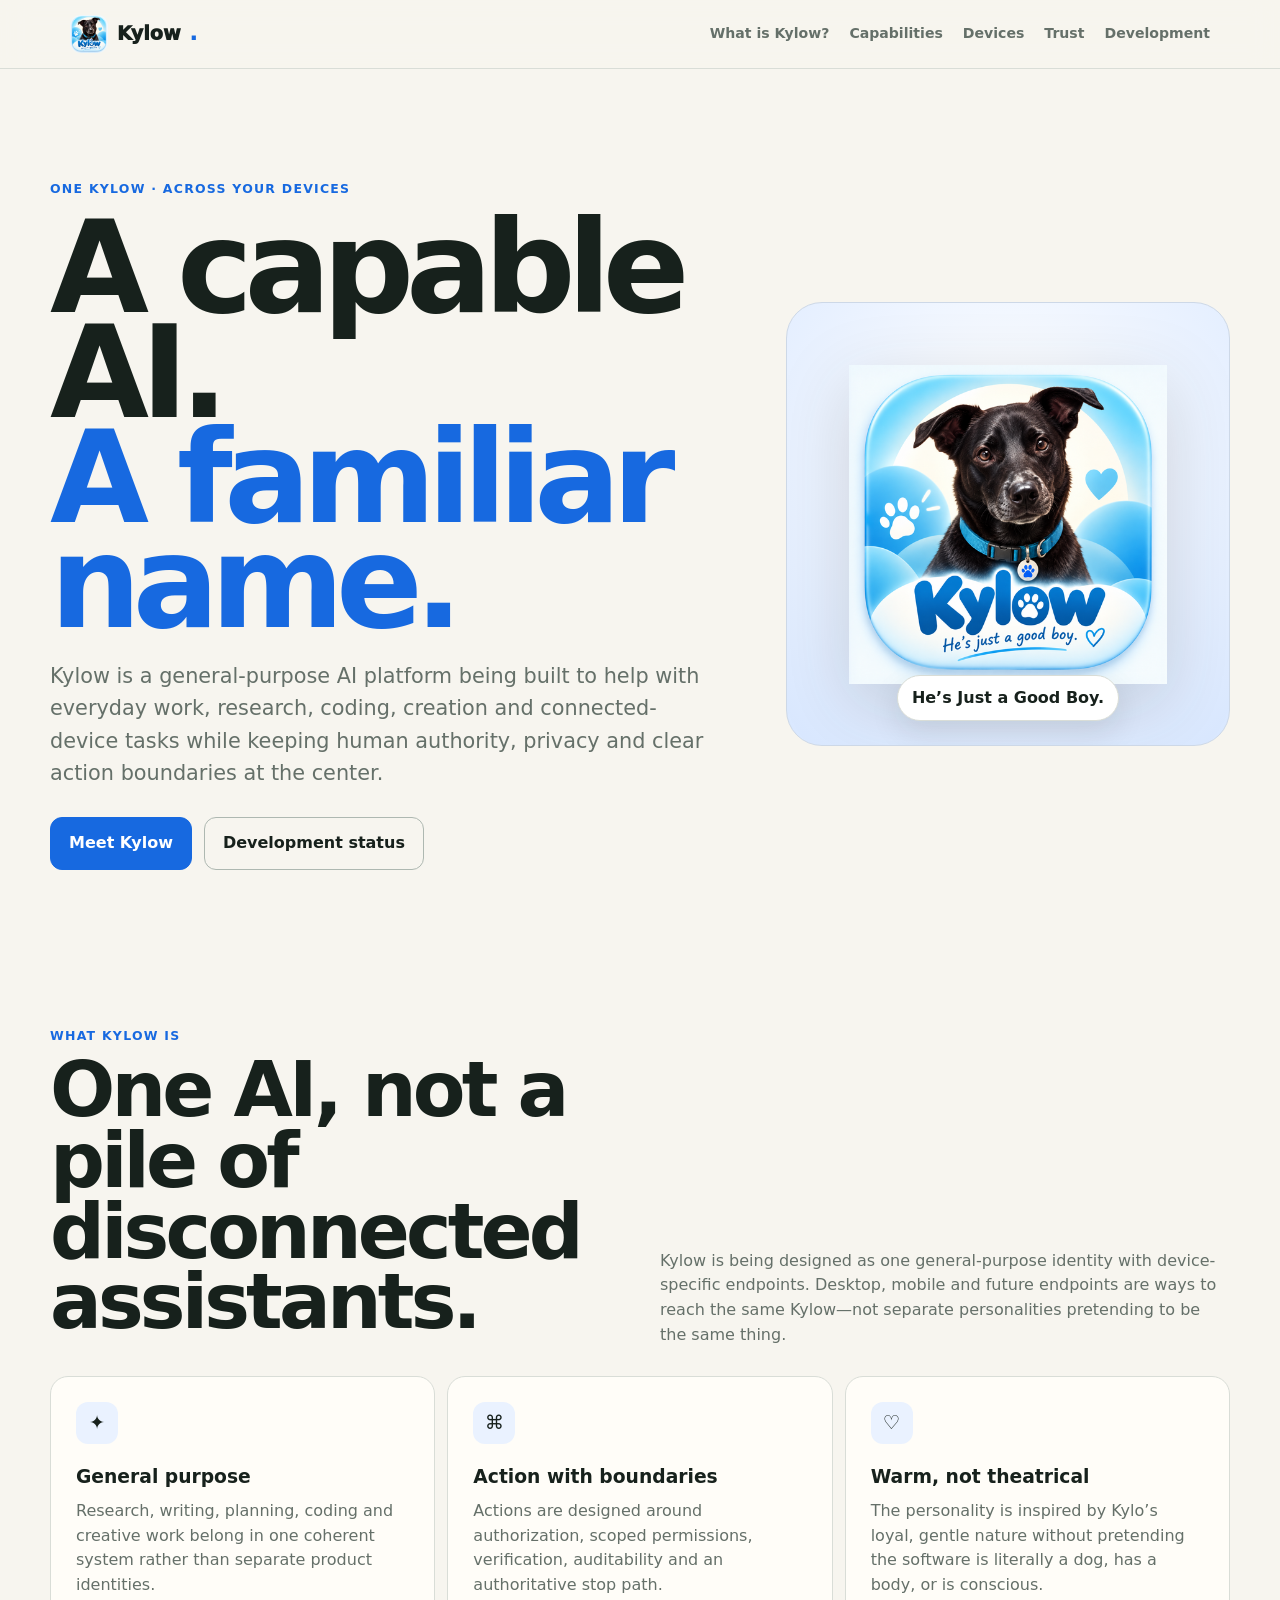
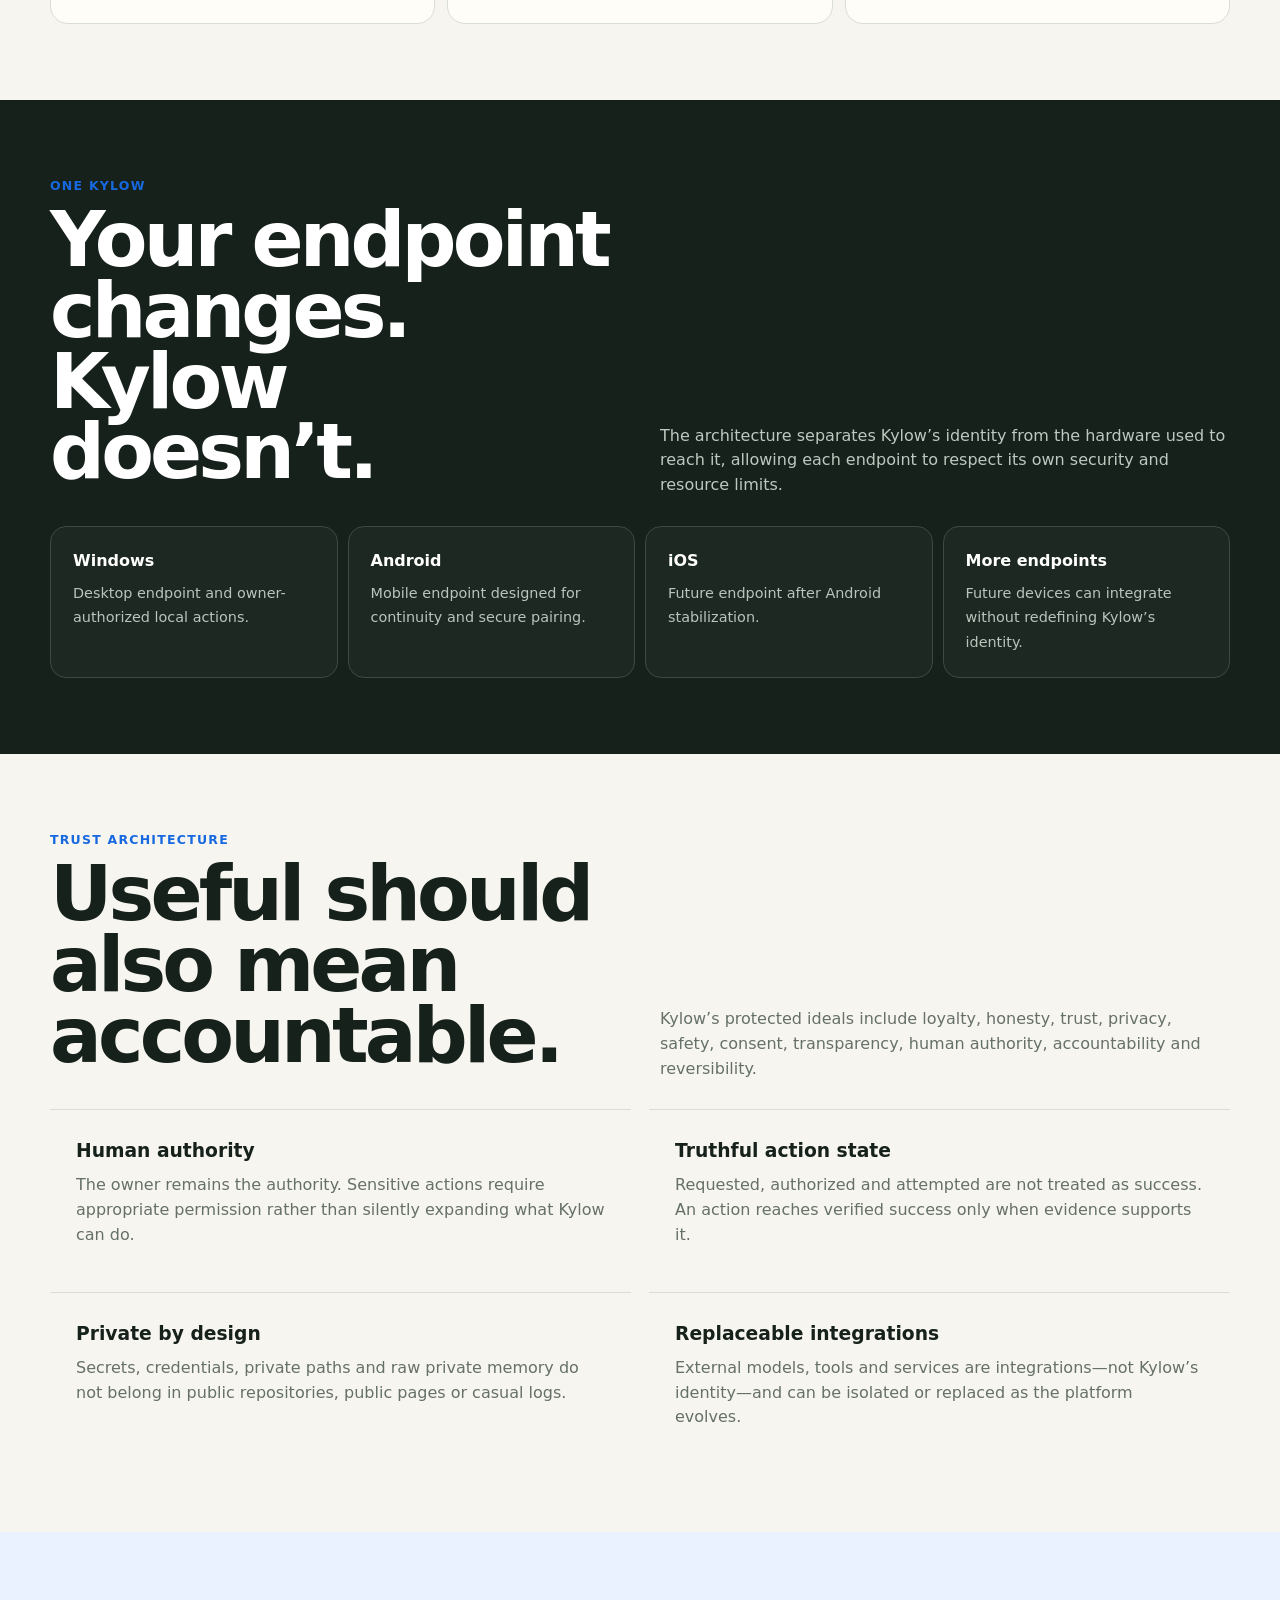
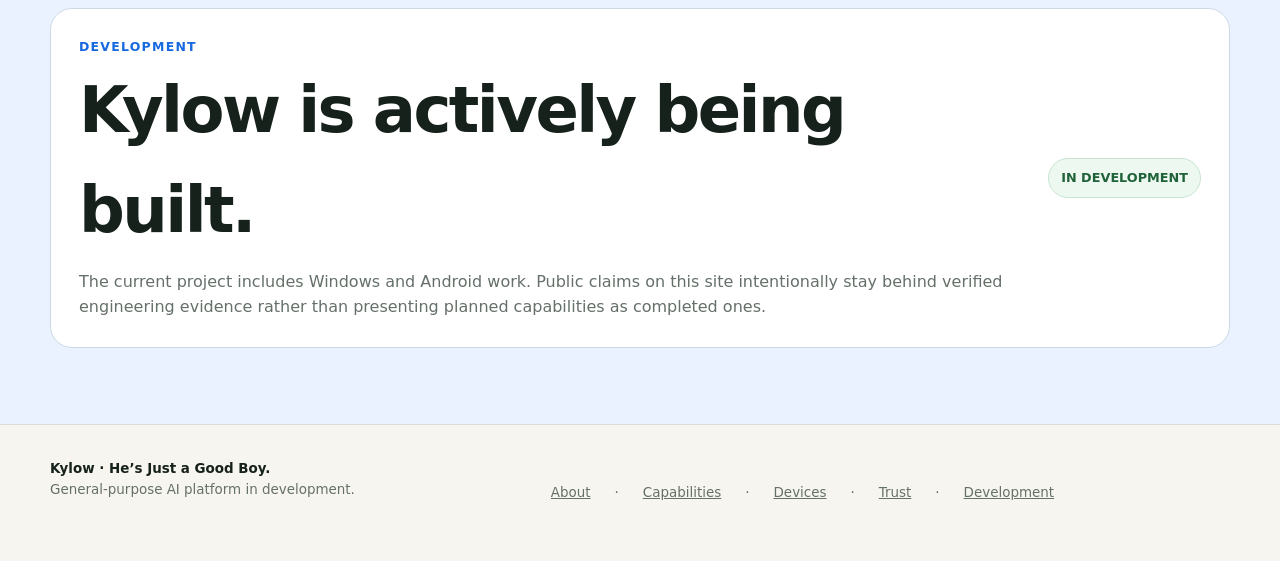
==== index.html @ 36c8a1f1 "Polish Kylow homepage focus and footer journeys" ====
<!doctype html><html lang="en"><head><meta charset="utf-8"><meta name="viewport" content="width=device-width,initial-scale=1,viewport-fit=cover"><meta name="theme-color" content="#f7f5ef"><meta property="og:type" content="website"><meta property="og:site_name" content="Kylow"><meta property="og:title" content="Kylow"><meta property="og:description" content="Kylow — a general-purpose AI platform built around one identity across supported devices, with human authority, privacy and clear action boundaries."><meta property="og:image" content="./android/app/src/main/res/drawable-nodpi/kylow_launcher_512.png"><meta name="twitter:card" content="summary_large_image"><meta name="twitter:title" content="Kylow"><meta name="twitter:description" content="Kylow — a general-purpose AI platform built around one identity across supported devices, with human authority, privacy and clear action boundaries."><meta name="description" content="Kylow — one general-purpose AI across your devices, inspired by Kylo the dog."><title>Kylow — He’s Just a Good Boy.</title><link rel="icon" type="image/png" href="./android/app/src/main/res/drawable-nodpi/kylow_launcher_512.png"><style>
:root{--bg:#f7f5ef;--paper:#fffdf8;--ink:#17211c;--muted:#657069;--line:#d9ddd7;--blue:#1769e0;--soft:#eaf2ff;--max:1180px}*{box-sizing:border-box}html{scroll-behavior:smooth}body{margin:0;background:var(--bg);color:var(--ink);font-family:Inter,system-ui,-apple-system,"Segoe UI",sans-serif;line-height:1.55}a{color:inherit}.skip{position:absolute;left:-9999px}.skip:focus{left:12px;top:12px;background:#fff;padding:10px;z-index:100}header{position:sticky;top:0;z-index:20;background:rgba(247,245,239,.94);backdrop-filter:blur(14px);border-bottom:1px solid var(--line)}nav{max-width:var(--max);min-height:68px;margin:auto;padding:0 20px;display:flex;align-items:center;gap:24px}.brand{text-decoration:none;font-weight:950;font-size:1.2rem;display:flex;align-items:center;gap:9px}.brand img{width:38px;height:38px;border-radius:11px;object-fit:cover}.menu{display:none;margin-left:auto;background:white;color:var(--ink);border:1px solid var(--line);padding:9px 12px;border-radius:10px;font-weight:850}.brand span,.eyebrow{color:var(--blue)}.links{display:flex;gap:20px;margin-left:auto}.links a{text-decoration:none;color:var(--muted);font-weight:750;font-size:.88rem}.links a:hover,.links a:focus{color:var(--ink)}a:focus-visible,button:focus-visible{outline:3px solid var(--blue);outline-offset:4px}.hero{padding:110px 20px 80px}.hero-grid{max-width:var(--max);margin:auto;display:grid;grid-template-columns:1.2fr .8fr;gap:70px;align-items:center}.eyebrow{font-weight:850;font-size:.78rem;letter-spacing:.1em;text-transform:uppercase}.hero h1{font-size:clamp(4rem,10vw,8.5rem);line-height:.82;letter-spacing:-.065em;margin:18px 0 24px}.hero h1 span{display:block;color:var(--blue)}.lead{font-size:clamp(1.05rem,2vw,1.3rem);color:var(--muted);max-width:690px}.actions{display:flex;gap:12px;flex-wrap:wrap;margin-top:28px}.btn{display:inline-block;text-decoration:none;border:1px solid #aeb8b1;padding:13px 18px;font-weight:850;border-radius:12px}.btn.primary{background:var(--blue);border-color:var(--blue);color:#fff}.btn:hover{border-color:var(--blue)}.portrait{aspect-ratio:1/1;border-radius:36px;background:radial-gradient(circle at 50% 30%,#fff 0,#eaf2ff 52%,#d8e7ff 100%);border:1px solid #cdd8e7;display:grid;place-items:center;overflow:hidden;position:relative}.brand-art{width:72%;height:72%;object-fit:contain;filter:drop-shadow(0 20px 35px rgba(23,33,28,.16))}.tag{position:absolute;bottom:24px;background:white;border:1px solid var(--line);padding:10px 14px;border-radius:999px;font-weight:900;box-shadow:0 12px 30px rgba(23,33,28,.1)}section{padding:76px 20px}.wrap{max-width:var(--max);margin:auto}.head{display:grid;grid-template-columns:1fr 1fr;gap:40px;align-items:end;margin-bottom:28px}.head h2{font-size:clamp(2.4rem,6vw,4.8rem);line-height:.92;letter-spacing:-.05em;margin:10px 0}.head p{margin:0;color:var(--muted)}.cards{display:grid;grid-template-columns:repeat(3,1fr);gap:12px}.card{background:var(--paper);border:1px solid var(--line);border-radius:18px;padding:25px;min-height:220px}.icon{width:42px;height:42px;border-radius:12px;background:var(--soft);display:grid;place-items:center;font-size:1.2rem}.card h3{margin:18px 0 8px}.card p{color:var(--muted);margin:0}.one{background:#17211c;color:white}.one .head p{color:#bdc8c0}.device-grid{display:grid;grid-template-columns:repeat(4,1fr);gap:10px}.device{border:1px solid #3d4941;border-radius:16px;padding:22px;background:#1d2822}.device b{display:block;margin-bottom:7px}.device span{color:#b8c5bc;font-size:.9rem}.trust{display:grid;grid-template-columns:1fr 1fr;gap:18px}.trust article{padding:26px;border-top:1px solid var(--line)}.trust h3{margin:0 0 8px}.trust p{color:var(--muted);margin:0}.status{background:var(--soft)}.status-box{background:white;border:1px solid #cdd8e7;border-radius:22px;padding:28px;display:grid;grid-template-columns:1fr auto;gap:24px;align-items:center}.status h2{font-size:clamp(2rem,5vw,4rem);margin:5px 0 10px;letter-spacing:-.04em}.status p{color:var(--muted);margin:0}.badge{background:#edf8f0;color:#20633a;border:1px solid #c7e5d0;padding:9px 12px;border-radius:999px;font-weight:850;font-size:.8rem}footer{padding:34px 20px;border-top:1px solid var(--line)}.foot{max-width:var(--max);margin:auto;display:flex;justify-content:space-between;gap:20px;color:var(--muted);font-size:.84rem}.foot strong{color:var(--ink)}@media(max-width:760px){.menu{display:block}.links{position:absolute;top:68px;left:0;right:0;margin:0;padding:16px 20px 22px;background:rgba(247,245,239,.98);border-bottom:1px solid var(--line);flex-direction:column}html.js .links{display:none}html.js .links.open{display:flex}.hero{padding:76px 18px 54px}.hero-grid,.head,.trust{grid-template-columns:1fr}.portrait{max-width:420px;width:100%;margin:auto}.cards{grid-template-columns:1fr}.device-grid{grid-template-columns:1fr 1fr}.status-box{grid-template-columns:1fr}section{padding:58px 18px}.foot{flex-direction:column}}@media(max-width:430px){.device-grid{grid-template-columns:1fr}}@media(prefers-reduced-motion:reduce){html{scroll-behavior:auto}}
</style><script>document.documentElement.classList.add("js")</script></head><body><a class="skip" href="#main">Skip to content</a><header><nav aria-label="Primary"><a class="brand" href="./index.html"><img src="./android/app/src/main/res/drawable-nodpi/kylow_launcher_512.png" alt="" aria-hidden="true">Kylow<span>.</span></a><button class="menu" type="button" aria-expanded="false" aria-controls="primary-links" aria-label="Open navigation">Menu</button><div class="links" id="primary-links"><a href="./about.html">What is Kylow?</a><a href="./capabilities.html">Capabilities</a><a href="./devices.html">Devices</a><a href="./trust.html">Trust</a><a href="./development.html">Development</a></div></nav></header><main id="main">
<section class="hero" id="top"><div class="hero-grid"><div><div class="eyebrow">One Kylow · Across your devices</div><h1>A capable AI.<span>A familiar name.</span></h1><p class="lead">Kylow is a general-purpose AI platform being built to help with everyday work, research, coding, creation and connected-device tasks while keeping human authority, privacy and clear action boundaries at the center.</p><div class="actions"><a class="btn primary" href="./about.html">Meet Kylow</a><a class="btn" href="./development.html">Development status</a></div></div><div class="portrait"><img class="brand-art" src="./android/app/src/main/res/drawable-nodpi/kylow_launcher_512.png" alt="Kylow dog logo"><div class="tag">He’s Just a Good Boy.</div></div></div></section>
<section id="what"><div class="wrap"><div class="head"><div><div class="eyebrow">What Kylow is</div><h2>One AI, not a pile of disconnected assistants.</h2></div><p>Kylow is being designed as one general-purpose identity with device-specific endpoints. Desktop, mobile and future endpoints are ways to reach the same Kylow—not separate personalities pretending to be the same thing.</p></div><div class="cards"><article class="card"><div class="icon">✦</div><h3>General purpose</h3><p>Research, writing, planning, coding and creative work belong in one coherent system rather than separate product identities.</p></article><article class="card"><div class="icon">⌘</div><h3>Action with boundaries</h3><p>Actions are designed around authorization, scoped permissions, verification, auditability and an authoritative stop path.</p></article><article class="card"><div class="icon">♡</div><h3>Warm, not theatrical</h3><p>The personality is inspired by Kylo’s loyal, gentle nature without pretending the software is literally a dog, has a body, or is conscious.</p></article></div></div></section>
<section class="one" id="devices"><div class="wrap"><div class="head"><div><div class="eyebrow">ONE KYLOW</div><h2>Your endpoint changes. Kylow doesn’t.</h2></div><p>The architecture separates Kylow’s identity from the hardware used to reach it, allowing each endpoint to respect its own security and resource limits.</p></div><div class="device-grid"><div class="device"><b>Windows</b><span>Desktop endpoint and owner-authorized local actions.</span></div><div class="device"><b>Android</b><span>Mobile endpoint designed for continuity and secure pairing.</span></div><div class="device"><b>iOS</b><span>Future endpoint after Android stabilization.</span></div><div class="device"><b>More endpoints</b><span>Future devices can integrate without redefining Kylow’s identity.</span></div></div></div></section>
<section id="trust"><div class="wrap"><div class="head"><div><div class="eyebrow">Trust architecture</div><h2>Useful should also mean accountable.</h2></div><p>Kylow’s protected ideals include loyalty, honesty, trust, privacy, safety, consent, transparency, human authority, accountability and reversibility.</p></div><div class="trust"><article><h3>Human authority</h3><p>The owner remains the authority. Sensitive actions require appropriate permission rather than silently expanding what Kylow can do.</p></article><article><h3>Truthful action state</h3><p>Requested, authorized and attempted are not treated as success. An action reaches verified success only when evidence supports it.</p></article><article><h3>Private by design</h3><p>Secrets, credentials, private paths and raw private memory do not belong in public repositories, public pages or casual logs.</p></article><article><h3>Replaceable integrations</h3><p>External models, tools and services are integrations—not Kylow’s identity—and can be isolated or replaced as the platform evolves.</p></article></div></div></section>
<section class="status" id="development"><div class="wrap"><div class="status-box"><div><div class="eyebrow">Development</div><h2>Kylow is actively being built.</h2><p>The current project includes Windows and Android work. Public claims on this site intentionally stay behind verified engineering evidence rather than presenting planned capabilities as completed ones.</p></div><div class="badge">IN DEVELOPMENT</div></div></div></section></main><footer><div class="foot"><div><strong>Kylow · He’s Just a Good Boy.</strong><div>General-purpose AI platform in development.</div></div><nav aria-label="Footer"><a href="./about.html">About</a> · <a href="./capabilities.html">Capabilities</a> · <a href="./devices.html">Devices</a> · <a href="./trust.html">Trust</a> · <a href="./development.html">Development</a></nav></div></footer><script>const m=document.querySelector(".menu"),l=document.querySelector(".links");m?.addEventListener("click",()=>{const o=l.classList.toggle("open");m.setAttribute("aria-expanded",String(o));m.textContent=o?"Close":"Menu"});l?.addEventListener("click",()=>{l.classList.remove("open");m?.setAttribute("aria-expanded","false");if(m)m.textContent="Menu"});</script></body></html>
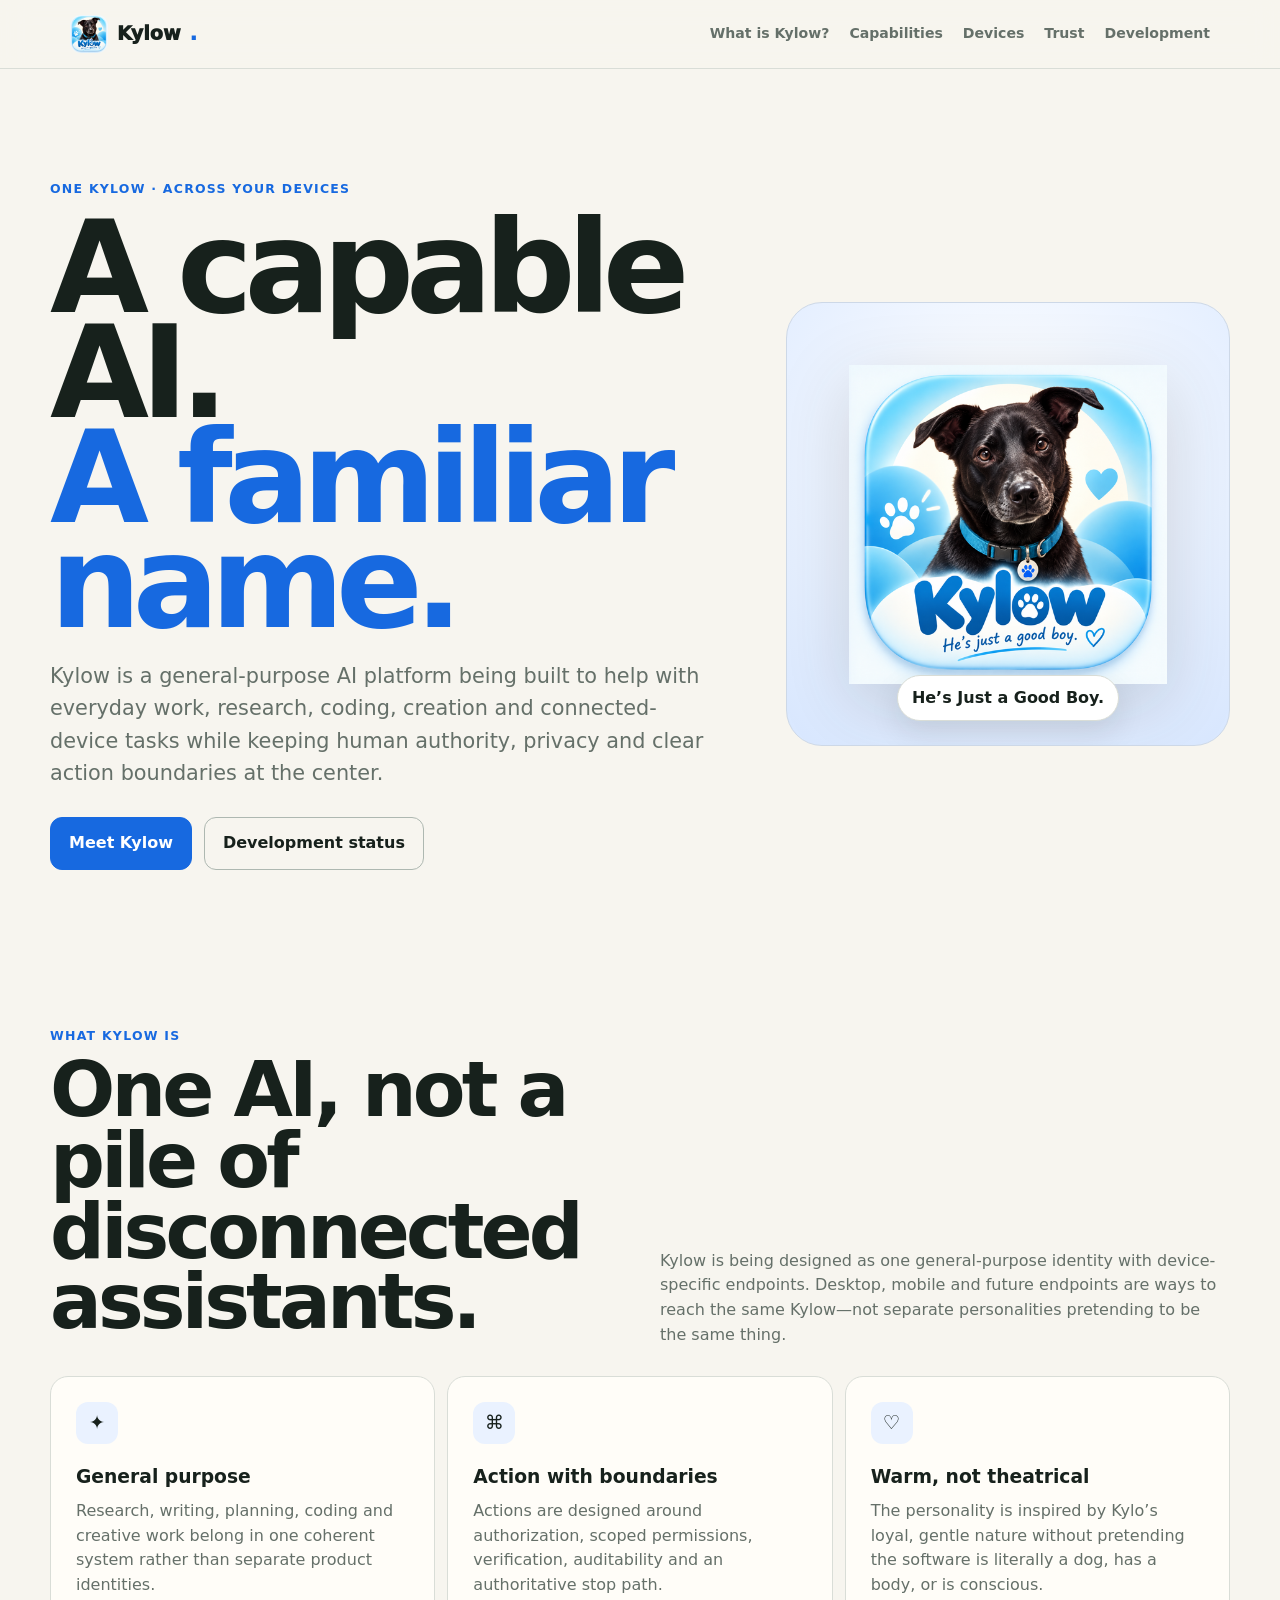
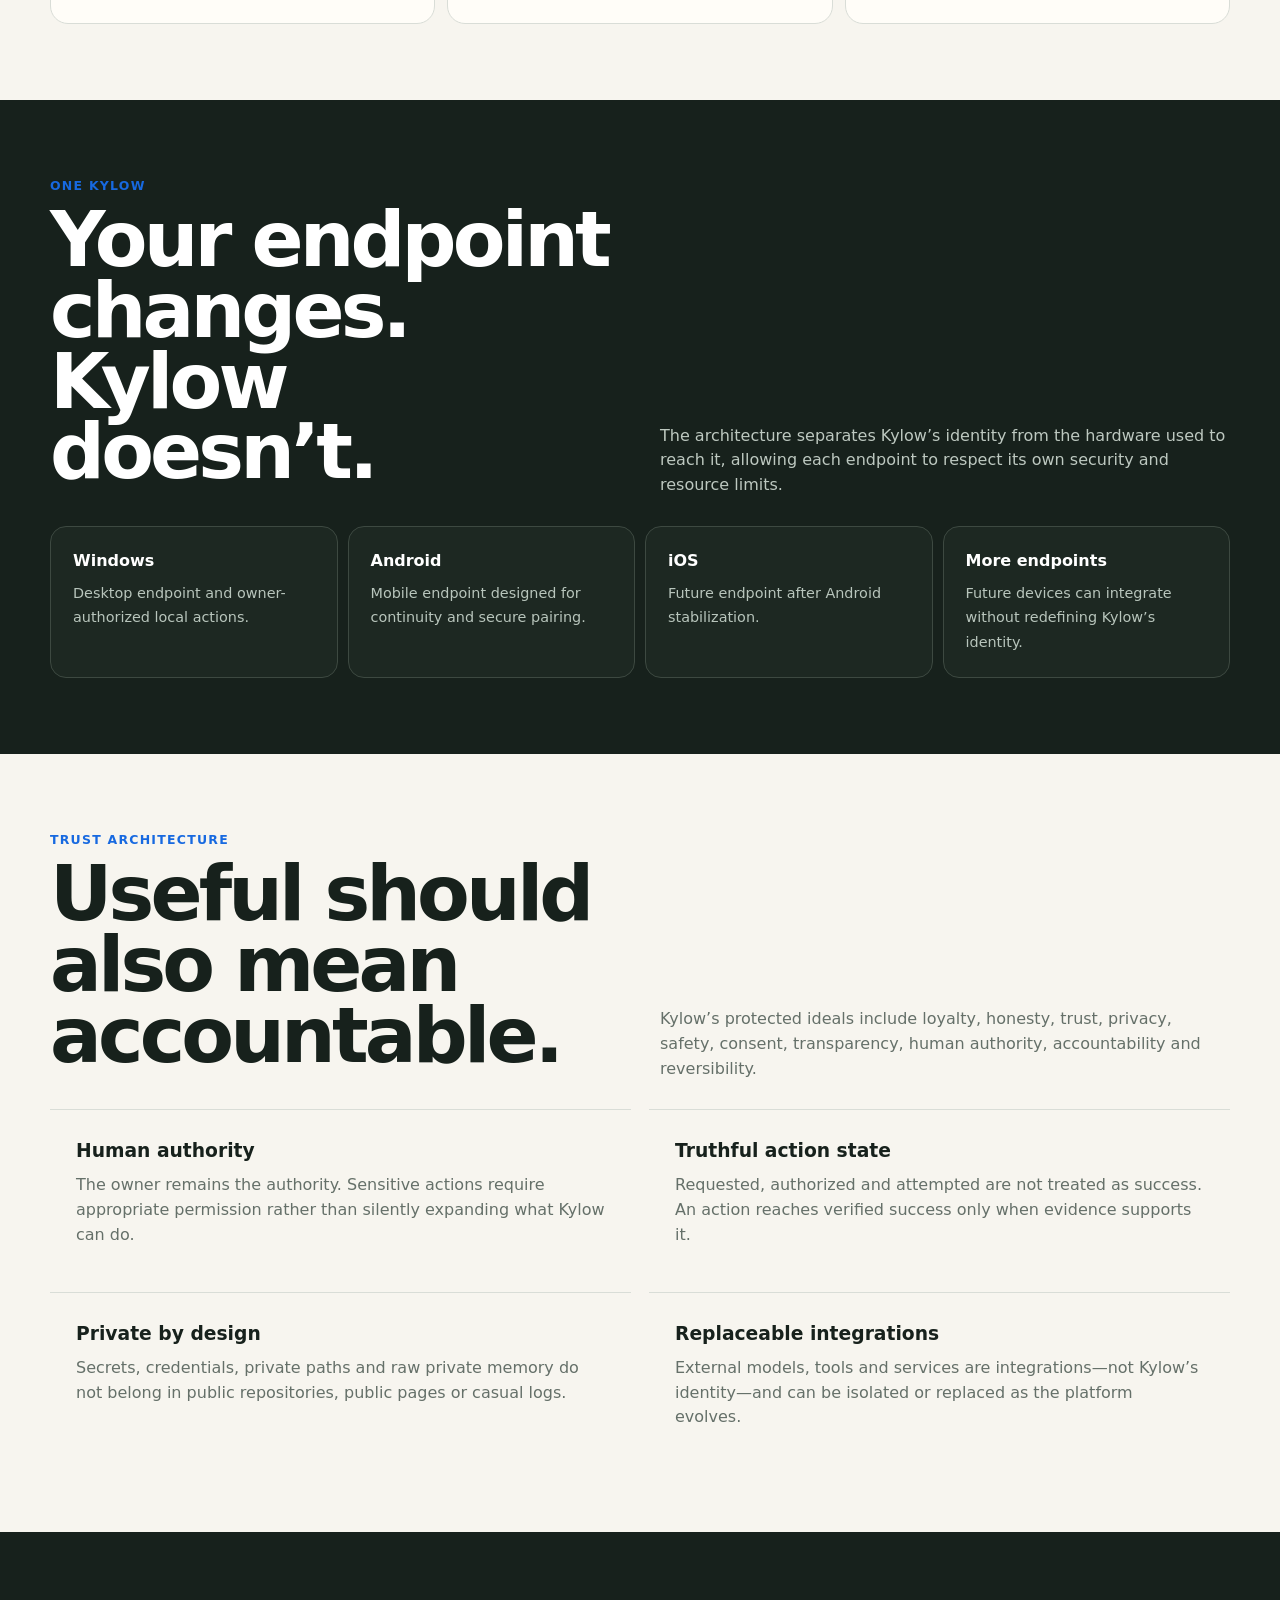
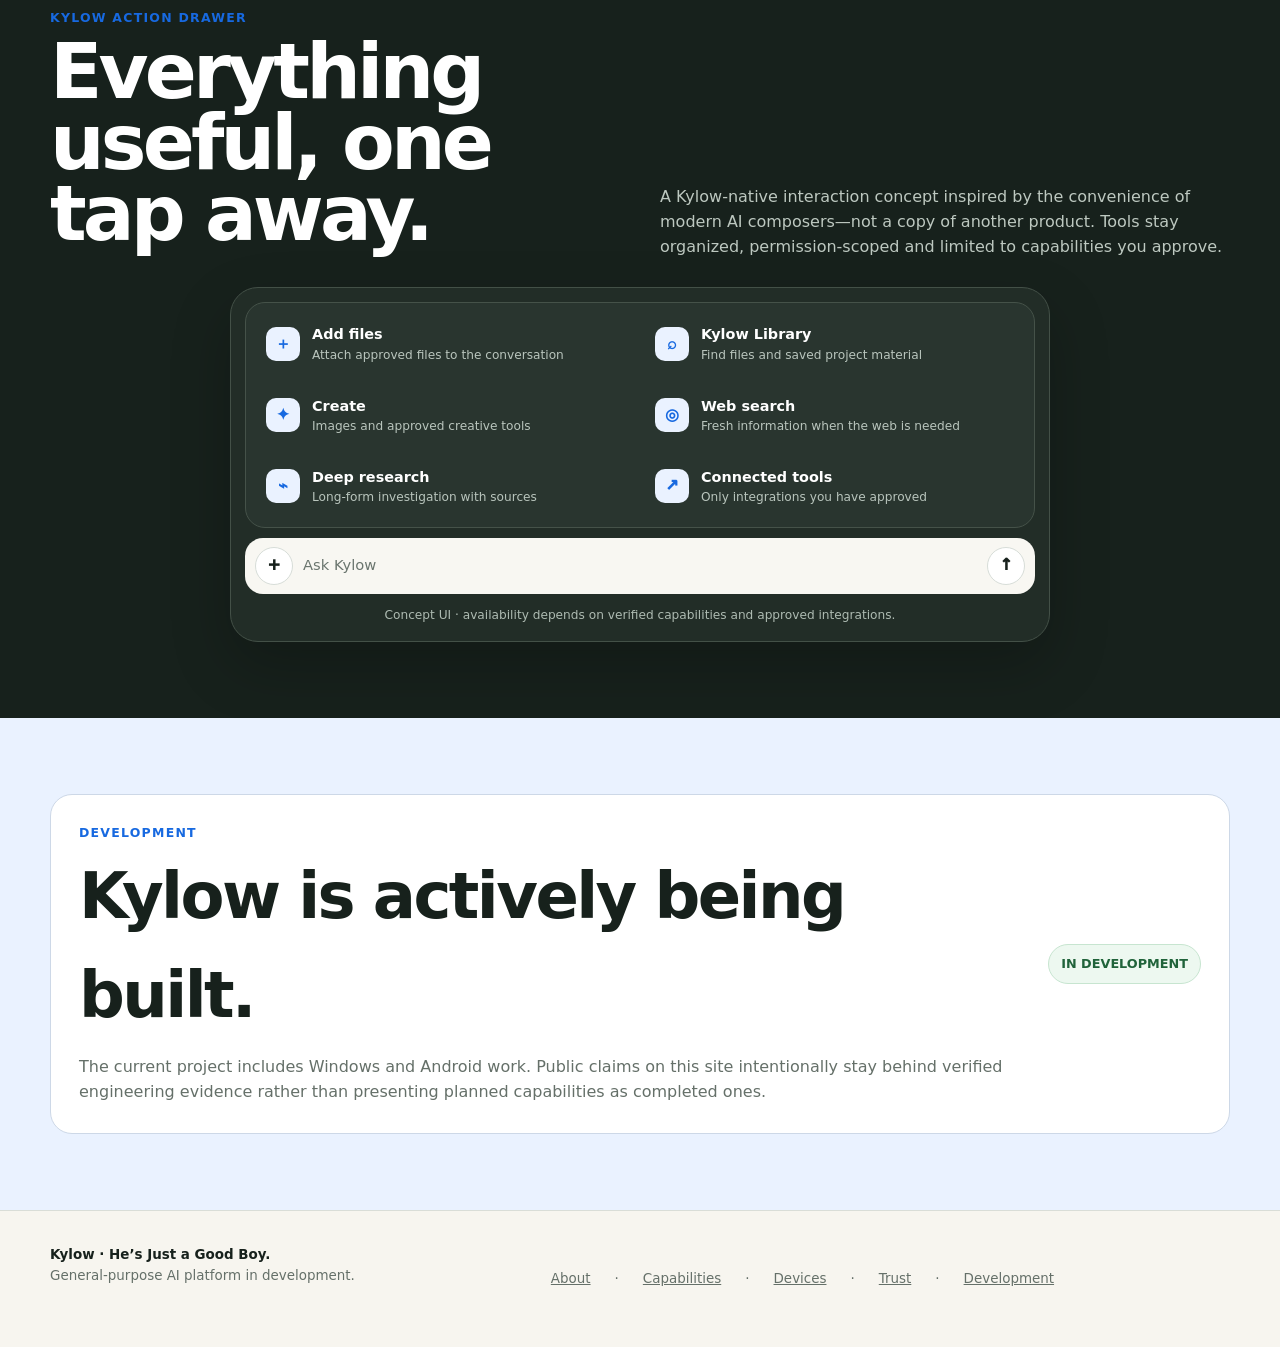
==== commit 2c989a63: "Add Kylow-native action drawer concept" ====
--- a/index.html
+++ b/index.html
@@ -1,8 +1,8 @@
 <!doctype html><html lang="en"><head><meta charset="utf-8"><meta name="viewport" content="width=device-width,initial-scale=1,viewport-fit=cover"><meta name="theme-color" content="#f7f5ef"><meta property="og:type" content="website"><meta property="og:site_name" content="Kylow"><meta property="og:title" content="Kylow"><meta property="og:description" content="Kylow — a general-purpose AI platform built around one identity across supported devices, with human authority, privacy and clear action boundaries."><meta property="og:image" content="./android/app/src/main/res/drawable-nodpi/kylow_launcher_512.png"><meta name="twitter:card" content="summary_large_image"><meta name="twitter:title" content="Kylow"><meta name="twitter:description" content="Kylow — a general-purpose AI platform built around one identity across supported devices, with human authority, privacy and clear action boundaries."><meta name="description" content="Kylow — one general-purpose AI across your devices, inspired by Kylo the dog."><title>Kylow — He’s Just a Good Boy.</title><link rel="icon" type="image/png" href="./android/app/src/main/res/drawable-nodpi/kylow_launcher_512.png"><style>
-:root{--bg:#f7f5ef;--paper:#fffdf8;--ink:#17211c;--muted:#657069;--line:#d9ddd7;--blue:#1769e0;--soft:#eaf2ff;--max:1180px}*{box-sizing:border-box}html{scroll-behavior:smooth}body{margin:0;background:var(--bg);color:var(--ink);font-family:Inter,system-ui,-apple-system,"Segoe UI",sans-serif;line-height:1.55}a{color:inherit}.skip{position:absolute;left:-9999px}.skip:focus{left:12px;top:12px;background:#fff;padding:10px;z-index:100}header{position:sticky;top:0;z-index:20;background:rgba(247,245,239,.94);backdrop-filter:blur(14px);border-bottom:1px solid var(--line)}nav{max-width:var(--max);min-height:68px;margin:auto;padding:0 20px;display:flex;align-items:center;gap:24px}.brand{text-decoration:none;font-weight:950;font-size:1.2rem;display:flex;align-items:center;gap:9px}.brand img{width:38px;height:38px;border-radius:11px;object-fit:cover}.menu{display:none;margin-left:auto;background:white;color:var(--ink);border:1px solid var(--line);padding:9px 12px;border-radius:10px;font-weight:850}.brand span,.eyebrow{color:var(--blue)}.links{display:flex;gap:20px;margin-left:auto}.links a{text-decoration:none;color:var(--muted);font-weight:750;font-size:.88rem}.links a:hover,.links a:focus{color:var(--ink)}a:focus-visible,button:focus-visible{outline:3px solid var(--blue);outline-offset:4px}.hero{padding:110px 20px 80px}.hero-grid{max-width:var(--max);margin:auto;display:grid;grid-template-columns:1.2fr .8fr;gap:70px;align-items:center}.eyebrow{font-weight:850;font-size:.78rem;letter-spacing:.1em;text-transform:uppercase}.hero h1{font-size:clamp(4rem,10vw,8.5rem);line-height:.82;letter-spacing:-.065em;margin:18px 0 24px}.hero h1 span{display:block;color:var(--blue)}.lead{font-size:clamp(1.05rem,2vw,1.3rem);color:var(--muted);max-width:690px}.actions{display:flex;gap:12px;flex-wrap:wrap;margin-top:28px}.btn{display:inline-block;text-decoration:none;border:1px solid #aeb8b1;padding:13px 18px;font-weight:850;border-radius:12px}.btn.primary{background:var(--blue);border-color:var(--blue);color:#fff}.btn:hover{border-color:var(--blue)}.portrait{aspect-ratio:1/1;border-radius:36px;background:radial-gradient(circle at 50% 30%,#fff 0,#eaf2ff 52%,#d8e7ff 100%);border:1px solid #cdd8e7;display:grid;place-items:center;overflow:hidden;position:relative}.brand-art{width:72%;height:72%;object-fit:contain;filter:drop-shadow(0 20px 35px rgba(23,33,28,.16))}.tag{position:absolute;bottom:24px;background:white;border:1px solid var(--line);padding:10px 14px;border-radius:999px;font-weight:900;box-shadow:0 12px 30px rgba(23,33,28,.1)}section{padding:76px 20px}.wrap{max-width:var(--max);margin:auto}.head{display:grid;grid-template-columns:1fr 1fr;gap:40px;align-items:end;margin-bottom:28px}.head h2{font-size:clamp(2.4rem,6vw,4.8rem);line-height:.92;letter-spacing:-.05em;margin:10px 0}.head p{margin:0;color:var(--muted)}.cards{display:grid;grid-template-columns:repeat(3,1fr);gap:12px}.card{background:var(--paper);border:1px solid var(--line);border-radius:18px;padding:25px;min-height:220px}.icon{width:42px;height:42px;border-radius:12px;background:var(--soft);display:grid;place-items:center;font-size:1.2rem}.card h3{margin:18px 0 8px}.card p{color:var(--muted);margin:0}.one{background:#17211c;color:white}.one .head p{color:#bdc8c0}.device-grid{display:grid;grid-template-columns:repeat(4,1fr);gap:10px}.device{border:1px solid #3d4941;border-radius:16px;padding:22px;background:#1d2822}.device b{display:block;margin-bottom:7px}.device span{color:#b8c5bc;font-size:.9rem}.trust{display:grid;grid-template-columns:1fr 1fr;gap:18px}.trust article{padding:26px;border-top:1px solid var(--line)}.trust h3{margin:0 0 8px}.trust p{color:var(--muted);margin:0}.status{background:var(--soft)}.status-box{background:white;border:1px solid #cdd8e7;border-radius:22px;padding:28px;display:grid;grid-template-columns:1fr auto;gap:24px;align-items:center}.status h2{font-size:clamp(2rem,5vw,4rem);margin:5px 0 10px;letter-spacing:-.04em}.status p{color:var(--muted);margin:0}.badge{background:#edf8f0;color:#20633a;border:1px solid #c7e5d0;padding:9px 12px;border-radius:999px;font-weight:850;font-size:.8rem}footer{padding:34px 20px;border-top:1px solid var(--line)}.foot{max-width:var(--max);margin:auto;display:flex;justify-content:space-between;gap:20px;color:var(--muted);font-size:.84rem}.foot strong{color:var(--ink)}@media(max-width:760px){.menu{display:block}.links{position:absolute;top:68px;left:0;right:0;margin:0;padding:16px 20px 22px;background:rgba(247,245,239,.98);border-bottom:1px solid var(--line);flex-direction:column}html.js .links{display:none}html.js .links.open{display:flex}.hero{padding:76px 18px 54px}.hero-grid,.head,.trust{grid-template-columns:1fr}.portrait{max-width:420px;width:100%;margin:auto}.cards{grid-template-columns:1fr}.device-grid{grid-template-columns:1fr 1fr}.status-box{grid-template-columns:1fr}section{padding:58px 18px}.foot{flex-direction:column}}@media(max-width:430px){.device-grid{grid-template-columns:1fr}}@media(prefers-reduced-motion:reduce){html{scroll-behavior:auto}}
+:root{--bg:#f7f5ef;--paper:#fffdf8;--ink:#17211c;--muted:#657069;--line:#d9ddd7;--blue:#1769e0;--soft:#eaf2ff;--max:1180px}*{box-sizing:border-box}html{scroll-behavior:smooth}body{margin:0;background:var(--bg);color:var(--ink);font-family:Inter,system-ui,-apple-system,"Segoe UI",sans-serif;line-height:1.55}a{color:inherit}.skip{position:absolute;left:-9999px}.skip:focus{left:12px;top:12px;background:#fff;padding:10px;z-index:100}header{position:sticky;top:0;z-index:20;background:rgba(247,245,239,.94);backdrop-filter:blur(14px);border-bottom:1px solid var(--line)}nav{max-width:var(--max);min-height:68px;margin:auto;padding:0 20px;display:flex;align-items:center;gap:24px}.brand{text-decoration:none;font-weight:950;font-size:1.2rem;display:flex;align-items:center;gap:9px}.brand img{width:38px;height:38px;border-radius:11px;object-fit:cover}.menu{display:none;margin-left:auto;background:white;color:var(--ink);border:1px solid var(--line);padding:9px 12px;border-radius:10px;font-weight:850}.brand span,.eyebrow{color:var(--blue)}.links{display:flex;gap:20px;margin-left:auto}.links a{text-decoration:none;color:var(--muted);font-weight:750;font-size:.88rem}.links a:hover,.links a:focus{color:var(--ink)}a:focus-visible,button:focus-visible{outline:3px solid var(--blue);outline-offset:4px}.hero{padding:110px 20px 80px}.hero-grid{max-width:var(--max);margin:auto;display:grid;grid-template-columns:1.2fr .8fr;gap:70px;align-items:center}.eyebrow{font-weight:850;font-size:.78rem;letter-spacing:.1em;text-transform:uppercase}.hero h1{font-size:clamp(4rem,10vw,8.5rem);line-height:.82;letter-spacing:-.065em;margin:18px 0 24px}.hero h1 span{display:block;color:var(--blue)}.lead{font-size:clamp(1.05rem,2vw,1.3rem);color:var(--muted);max-width:690px}.actions{display:flex;gap:12px;flex-wrap:wrap;margin-top:28px}.btn{display:inline-block;text-decoration:none;border:1px solid #aeb8b1;padding:13px 18px;font-weight:850;border-radius:12px}.btn.primary{background:var(--blue);border-color:var(--blue);color:#fff}.btn:hover{border-color:var(--blue)}.portrait{aspect-ratio:1/1;border-radius:36px;background:radial-gradient(circle at 50% 30%,#fff 0,#eaf2ff 52%,#d8e7ff 100%);border:1px solid #cdd8e7;display:grid;place-items:center;overflow:hidden;position:relative}.brand-art{width:72%;height:72%;object-fit:contain;filter:drop-shadow(0 20px 35px rgba(23,33,28,.16))}.tag{position:absolute;bottom:24px;background:white;border:1px solid var(--line);padding:10px 14px;border-radius:999px;font-weight:900;box-shadow:0 12px 30px rgba(23,33,28,.1)}section{padding:76px 20px}.wrap{max-width:var(--max);margin:auto}.head{display:grid;grid-template-columns:1fr 1fr;gap:40px;align-items:end;margin-bottom:28px}.head h2{font-size:clamp(2.4rem,6vw,4.8rem);line-height:.92;letter-spacing:-.05em;margin:10px 0}.head p{margin:0;color:var(--muted)}.cards{display:grid;grid-template-columns:repeat(3,1fr);gap:12px}.card{background:var(--paper);border:1px solid var(--line);border-radius:18px;padding:25px;min-height:220px}.icon{width:42px;height:42px;border-radius:12px;background:var(--soft);display:grid;place-items:center;font-size:1.2rem}.card h3{margin:18px 0 8px}.card p{color:var(--muted);margin:0}.one{background:#17211c;color:white}.one .head p{color:#bdc8c0}.device-grid{display:grid;grid-template-columns:repeat(4,1fr);gap:10px}.device{border:1px solid #3d4941;border-radius:16px;padding:22px;background:#1d2822}.device b{display:block;margin-bottom:7px}.device span{color:#b8c5bc;font-size:.9rem}.trust{display:grid;grid-template-columns:1fr 1fr;gap:18px}.trust article{padding:26px;border-top:1px solid var(--line)}.trust h3{margin:0 0 8px}.trust p{color:var(--muted);margin:0}.action-demo{background:#17211c;color:#fff}.action-demo .head p{color:#bdc8c0}.composer-shell{max-width:820px;margin:28px auto 0;background:#222d27;border:1px solid #435047;border-radius:28px;padding:14px;box-shadow:0 24px 60px rgba(0,0,0,.22)}.tool-drawer{display:grid;grid-template-columns:1fr 1fr;gap:6px;background:#29352f;border:1px solid #455249;border-radius:20px;padding:8px;margin-bottom:10px}.tool-item{display:flex;gap:12px;align-items:center;padding:12px;border-radius:14px}.tool-item:hover{background:#344139}.tool-icon{width:34px;height:34px;border-radius:10px;background:#eaf2ff;color:#1769e0;display:grid;place-items:center;font-weight:950}.tool-copy b{display:block;font-size:.9rem}.tool-copy span{display:block;color:#b9c5bd;font-size:.76rem}.composer{display:grid;grid-template-columns:auto 1fr auto;gap:10px;align-items:center;background:#f8f7f2;color:#17211c;border-radius:18px;padding:9px 10px}.composer-plus,.composer-send{width:38px;height:38px;border-radius:50%;border:1px solid #d7ddd8;background:white;display:grid;place-items:center;font-weight:950}.composer-placeholder{color:#6a756e;font-size:.92rem}.composer-note{text-align:center;color:#aebbb2;font-size:.76rem;margin:12px 4px 2px}@media(max-width:600px){.tool-drawer{grid-template-columns:1fr}.tool-item:nth-child(n+5){display:none}}.status{background:var(--soft)}.status-box{background:white;border:1px solid #cdd8e7;border-radius:22px;padding:28px;display:grid;grid-template-columns:1fr auto;gap:24px;align-items:center}.status h2{font-size:clamp(2rem,5vw,4rem);margin:5px 0 10px;letter-spacing:-.04em}.status p{color:var(--muted);margin:0}.badge{background:#edf8f0;color:#20633a;border:1px solid #c7e5d0;padding:9px 12px;border-radius:999px;font-weight:850;font-size:.8rem}footer{padding:34px 20px;border-top:1px solid var(--line)}.foot{max-width:var(--max);margin:auto;display:flex;justify-content:space-between;gap:20px;color:var(--muted);font-size:.84rem}.foot strong{color:var(--ink)}@media(max-width:760px){.menu{display:block}.links{position:absolute;top:68px;left:0;right:0;margin:0;padding:16px 20px 22px;background:rgba(247,245,239,.98);border-bottom:1px solid var(--line);flex-direction:column}html.js .links{display:none}html.js .links.open{display:flex}.hero{padding:76px 18px 54px}.hero-grid,.head,.trust{grid-template-columns:1fr}.portrait{max-width:420px;width:100%;margin:auto}.cards{grid-template-columns:1fr}.device-grid{grid-template-columns:1fr 1fr}.status-box{grid-template-columns:1fr}section{padding:58px 18px}.foot{flex-direction:column}}@media(max-width:430px){.device-grid{grid-template-columns:1fr}}@media(prefers-reduced-motion:reduce){html{scroll-behavior:auto}}
 </style><script>document.documentElement.classList.add("js")</script></head><body><a class="skip" href="#main">Skip to content</a><header><nav aria-label="Primary"><a class="brand" href="./index.html"><img src="./android/app/src/main/res/drawable-nodpi/kylow_launcher_512.png" alt="" aria-hidden="true">Kylow<span>.</span></a><button class="menu" type="button" aria-expanded="false" aria-controls="primary-links" aria-label="Open navigation">Menu</button><div class="links" id="primary-links"><a href="./about.html">What is Kylow?</a><a href="./capabilities.html">Capabilities</a><a href="./devices.html">Devices</a><a href="./trust.html">Trust</a><a href="./development.html">Development</a></div></nav></header><main id="main">
 <section class="hero" id="top"><div class="hero-grid"><div><div class="eyebrow">One Kylow · Across your devices</div><h1>A capable AI.<span>A familiar name.</span></h1><p class="lead">Kylow is a general-purpose AI platform being built to help with everyday work, research, coding, creation and connected-device tasks while keeping human authority, privacy and clear action boundaries at the center.</p><div class="actions"><a class="btn primary" href="./about.html">Meet Kylow</a><a class="btn" href="./development.html">Development status</a></div></div><div class="portrait"><img class="brand-art" src="./android/app/src/main/res/drawable-nodpi/kylow_launcher_512.png" alt="Kylow dog logo"><div class="tag">He’s Just a Good Boy.</div></div></div></section>
 <section id="what"><div class="wrap"><div class="head"><div><div class="eyebrow">What Kylow is</div><h2>One AI, not a pile of disconnected assistants.</h2></div><p>Kylow is being designed as one general-purpose identity with device-specific endpoints. Desktop, mobile and future endpoints are ways to reach the same Kylow—not separate personalities pretending to be the same thing.</p></div><div class="cards"><article class="card"><div class="icon">✦</div><h3>General purpose</h3><p>Research, writing, planning, coding and creative work belong in one coherent system rather than separate product identities.</p></article><article class="card"><div class="icon">⌘</div><h3>Action with boundaries</h3><p>Actions are designed around authorization, scoped permissions, verification, auditability and an authoritative stop path.</p></article><article class="card"><div class="icon">♡</div><h3>Warm, not theatrical</h3><p>The personality is inspired by Kylo’s loyal, gentle nature without pretending the software is literally a dog, has a body, or is conscious.</p></article></div></div></section>
 <section class="one" id="devices"><div class="wrap"><div class="head"><div><div class="eyebrow">ONE KYLOW</div><h2>Your endpoint changes. Kylow doesn’t.</h2></div><p>The architecture separates Kylow’s identity from the hardware used to reach it, allowing each endpoint to respect its own security and resource limits.</p></div><div class="device-grid"><div class="device"><b>Windows</b><span>Desktop endpoint and owner-authorized local actions.</span></div><div class="device"><b>Android</b><span>Mobile endpoint designed for continuity and secure pairing.</span></div><div class="device"><b>iOS</b><span>Future endpoint after Android stabilization.</span></div><div class="device"><b>More endpoints</b><span>Future devices can integrate without redefining Kylow’s identity.</span></div></div></div></section>
 <section id="trust"><div class="wrap"><div class="head"><div><div class="eyebrow">Trust architecture</div><h2>Useful should also mean accountable.</h2></div><p>Kylow’s protected ideals include loyalty, honesty, trust, privacy, safety, consent, transparency, human authority, accountability and reversibility.</p></div><div class="trust"><article><h3>Human authority</h3><p>The owner remains the authority. Sensitive actions require appropriate permission rather than silently expanding what Kylow can do.</p></article><article><h3>Truthful action state</h3><p>Requested, authorized and attempted are not treated as success. An action reaches verified success only when evidence supports it.</p></article><article><h3>Private by design</h3><p>Secrets, credentials, private paths and raw private memory do not belong in public repositories, public pages or casual logs.</p></article><article><h3>Replaceable integrations</h3><p>External models, tools and services are integrations—not Kylow’s identity—and can be isolated or replaced as the platform evolves.</p></article></div></div></section>
-<section class="status" id="development"><div class="wrap"><div class="status-box"><div><div class="eyebrow">Development</div><h2>Kylow is actively being built.</h2><p>The current project includes Windows and Android work. Public claims on this site intentionally stay behind verified engineering evidence rather than presenting planned capabilities as completed ones.</p></div><div class="badge">IN DEVELOPMENT</div></div></div></section></main><footer><div class="foot"><div><strong>Kylow · He’s Just a Good Boy.</strong><div>General-purpose AI platform in development.</div></div><nav aria-label="Footer"><a href="./about.html">About</a> · <a href="./capabilities.html">Capabilities</a> · <a href="./devices.html">Devices</a> · <a href="./trust.html">Trust</a> · <a href="./development.html">Development</a></nav></div></footer><script>const m=document.querySelector(".menu"),l=document.querySelector(".links");m?.addEventListener("click",()=>{const o=l.classList.toggle("open");m.setAttribute("aria-expanded",String(o));m.textContent=o?"Close":"Menu"});l?.addEventListener("click",()=>{l.classList.remove("open");m?.setAttribute("aria-expanded","false");if(m)m.textContent="Menu"});</script></body></html>+<section class="action-demo" id="actions"><div class="wrap"><div class="head"><div><div class="eyebrow">Kylow Action Drawer</div><h2>Everything useful, one tap away.</h2></div><p>A Kylow-native interaction concept inspired by the convenience of modern AI composers—not a copy of another product. Tools stay organized, permission-scoped and limited to capabilities you approve.</p></div><div class="composer-shell" aria-label="Kylow composer concept"><div class="tool-drawer"><div class="tool-item"><div class="tool-icon">＋</div><div class="tool-copy"><b>Add files</b><span>Attach approved files to the conversation</span></div></div><div class="tool-item"><div class="tool-icon">⌕</div><div class="tool-copy"><b>Kylow Library</b><span>Find files and saved project material</span></div></div><div class="tool-item"><div class="tool-icon">✦</div><div class="tool-copy"><b>Create</b><span>Images and approved creative tools</span></div></div><div class="tool-item"><div class="tool-icon">◎</div><div class="tool-copy"><b>Web search</b><span>Fresh information when the web is needed</span></div></div><div class="tool-item"><div class="tool-icon">⌁</div><div class="tool-copy"><b>Deep research</b><span>Long-form investigation with sources</span></div></div><div class="tool-item"><div class="tool-icon">↗</div><div class="tool-copy"><b>Connected tools</b><span>Only integrations you have approved</span></div></div></div><div class="composer"><div class="composer-plus" aria-hidden="true">+</div><div class="composer-placeholder">Ask Kylow</div><div class="composer-send" aria-hidden="true">↑</div></div><div class="composer-note">Concept UI · availability depends on verified capabilities and approved integrations.</div></div></div></section><section class="status" id="development"><div class="wrap"><div class="status-box"><div><div class="eyebrow">Development</div><h2>Kylow is actively being built.</h2><p>The current project includes Windows and Android work. Public claims on this site intentionally stay behind verified engineering evidence rather than presenting planned capabilities as completed ones.</p></div><div class="badge">IN DEVELOPMENT</div></div></div></section></main><footer><div class="foot"><div><strong>Kylow · He’s Just a Good Boy.</strong><div>General-purpose AI platform in development.</div></div><nav aria-label="Footer"><a href="./about.html">About</a> · <a href="./capabilities.html">Capabilities</a> · <a href="./devices.html">Devices</a> · <a href="./trust.html">Trust</a> · <a href="./development.html">Development</a></nav></div></footer><script>const m=document.querySelector(".menu"),l=document.querySelector(".links");m?.addEventListener("click",()=>{const o=l.classList.toggle("open");m.setAttribute("aria-expanded",String(o));m.textContent=o?"Close":"Menu"});l?.addEventListener("click",()=>{l.classList.remove("open");m?.setAttribute("aria-expanded","false");if(m)m.textContent="Menu"});</script></body></html>
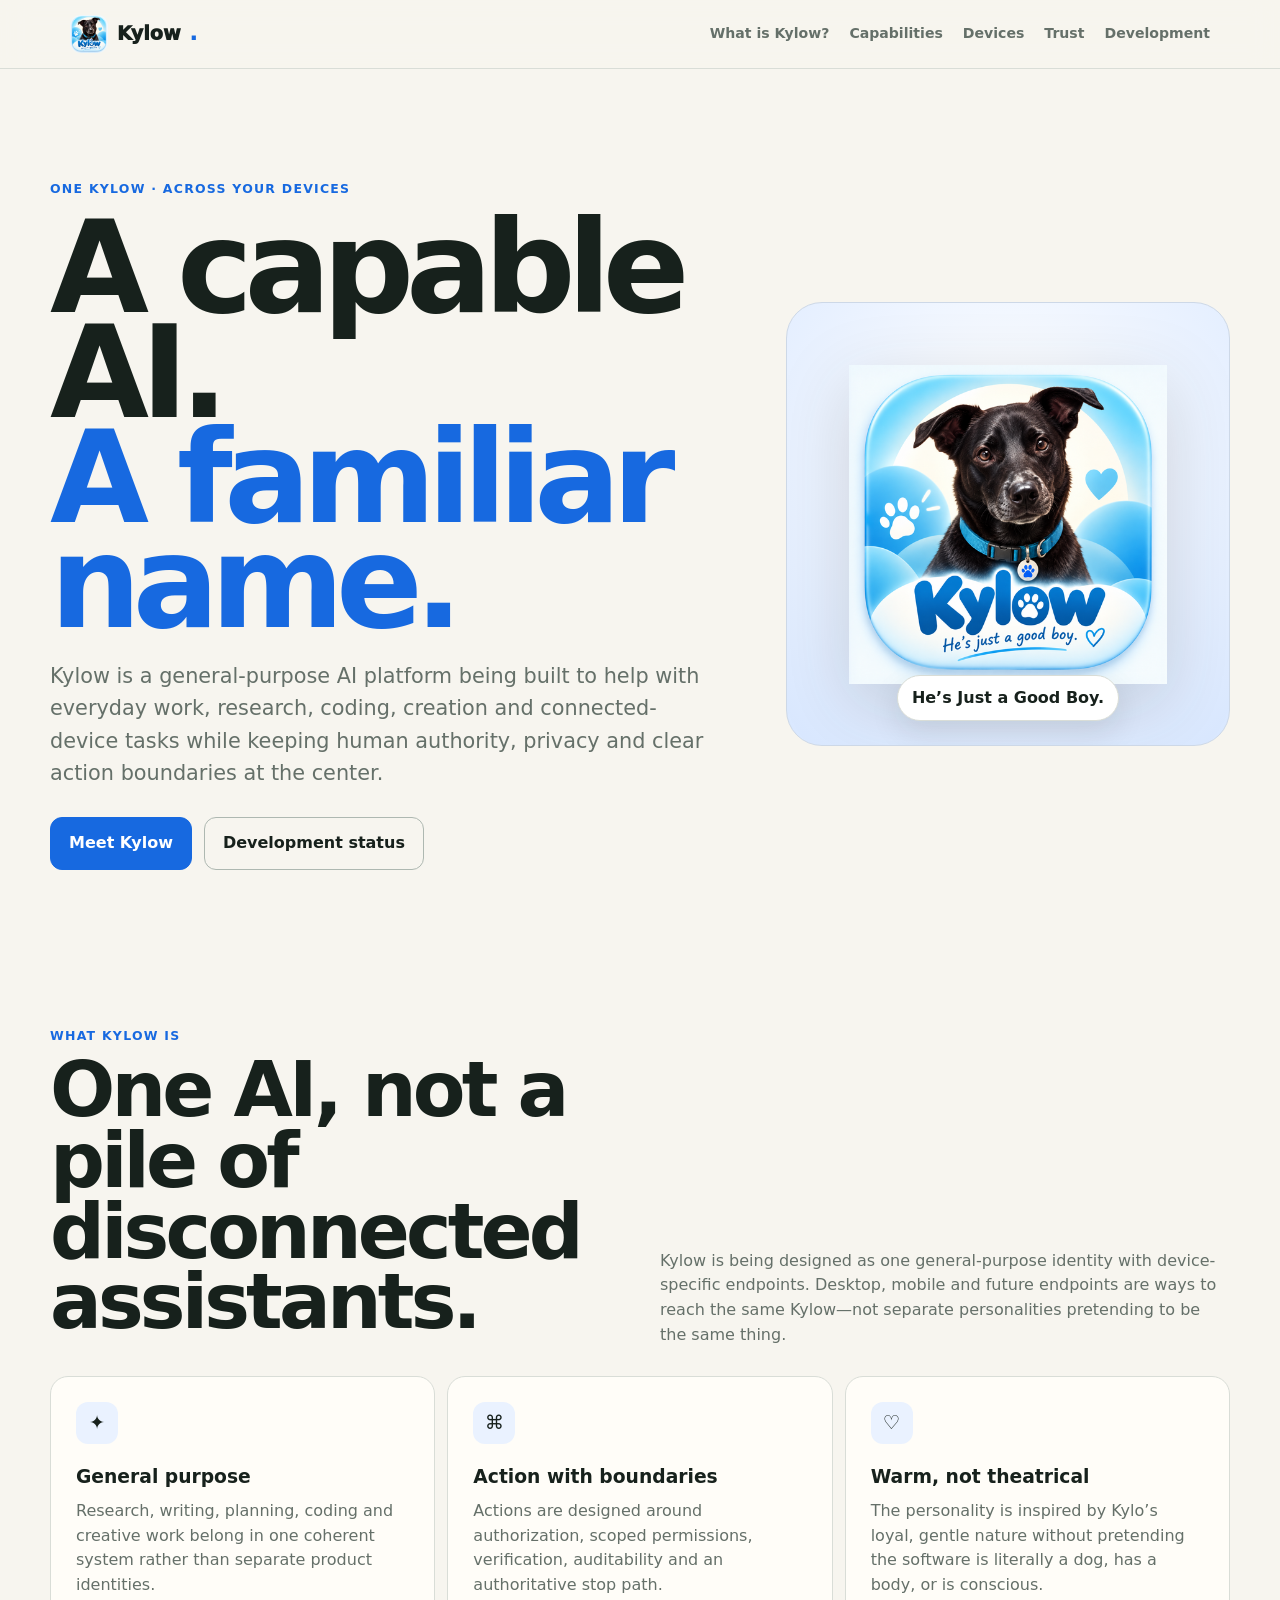
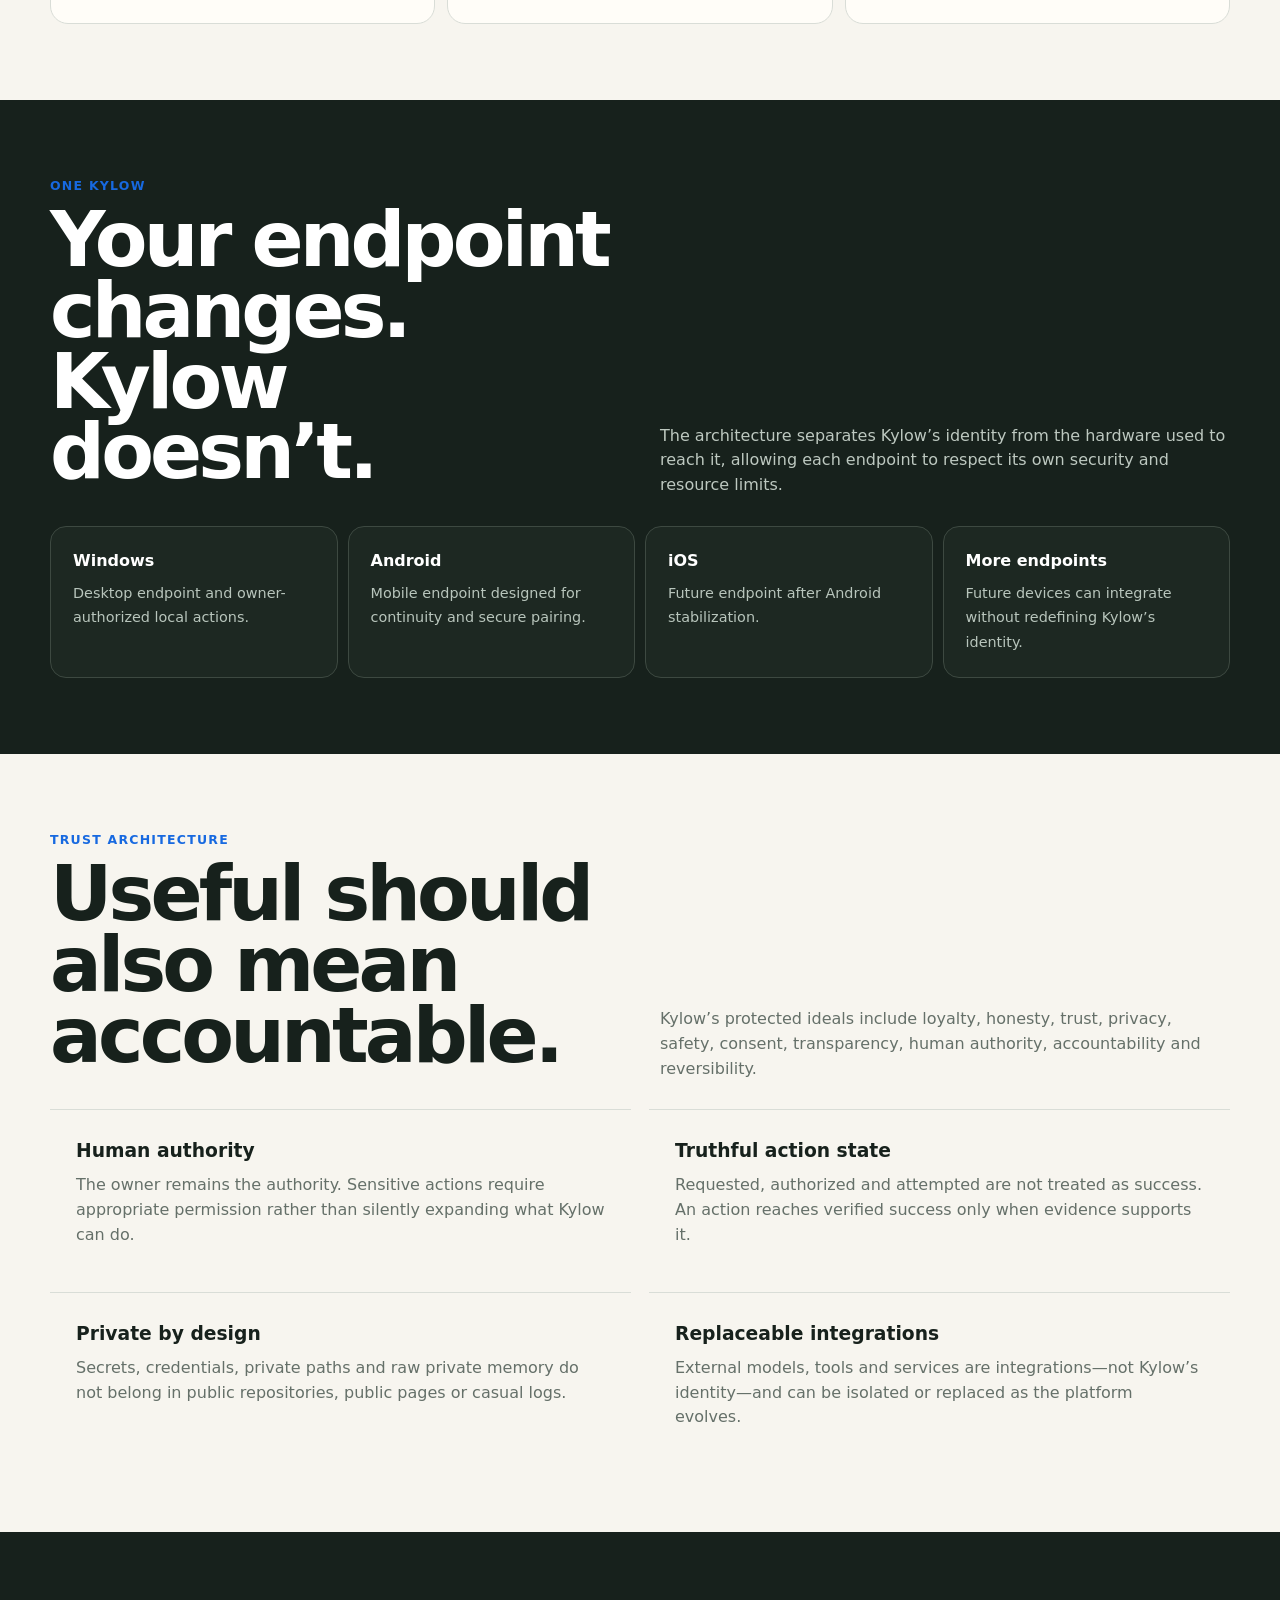
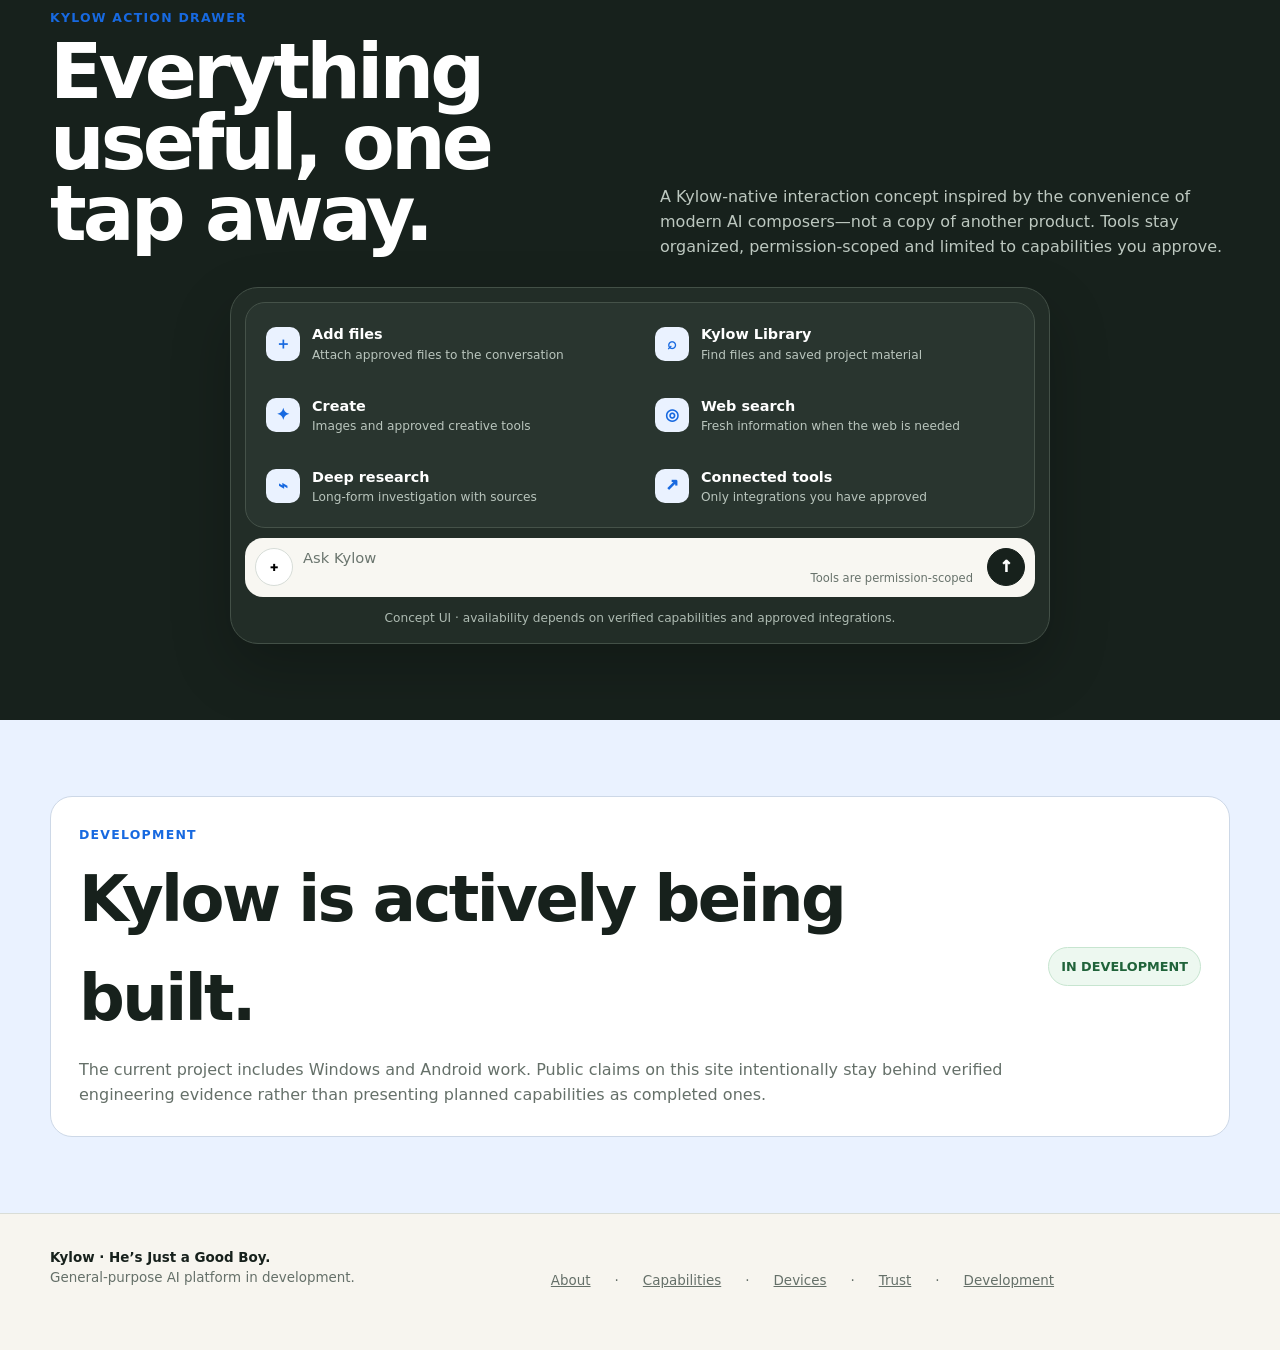
==== commit 50a3af15: "Make Kylow action drawer interactive and accessible" ====
--- a/index.html
+++ b/index.html
@@ -1,8 +1,8 @@
 <!doctype html><html lang="en"><head><meta charset="utf-8"><meta name="viewport" content="width=device-width,initial-scale=1,viewport-fit=cover"><meta name="theme-color" content="#f7f5ef"><meta property="og:type" content="website"><meta property="og:site_name" content="Kylow"><meta property="og:title" content="Kylow"><meta property="og:description" content="Kylow — a general-purpose AI platform built around one identity across supported devices, with human authority, privacy and clear action boundaries."><meta property="og:image" content="./android/app/src/main/res/drawable-nodpi/kylow_launcher_512.png"><meta name="twitter:card" content="summary_large_image"><meta name="twitter:title" content="Kylow"><meta name="twitter:description" content="Kylow — a general-purpose AI platform built around one identity across supported devices, with human authority, privacy and clear action boundaries."><meta name="description" content="Kylow — one general-purpose AI across your devices, inspired by Kylo the dog."><title>Kylow — He’s Just a Good Boy.</title><link rel="icon" type="image/png" href="./android/app/src/main/res/drawable-nodpi/kylow_launcher_512.png"><style>
-:root{--bg:#f7f5ef;--paper:#fffdf8;--ink:#17211c;--muted:#657069;--line:#d9ddd7;--blue:#1769e0;--soft:#eaf2ff;--max:1180px}*{box-sizing:border-box}html{scroll-behavior:smooth}body{margin:0;background:var(--bg);color:var(--ink);font-family:Inter,system-ui,-apple-system,"Segoe UI",sans-serif;line-height:1.55}a{color:inherit}.skip{position:absolute;left:-9999px}.skip:focus{left:12px;top:12px;background:#fff;padding:10px;z-index:100}header{position:sticky;top:0;z-index:20;background:rgba(247,245,239,.94);backdrop-filter:blur(14px);border-bottom:1px solid var(--line)}nav{max-width:var(--max);min-height:68px;margin:auto;padding:0 20px;display:flex;align-items:center;gap:24px}.brand{text-decoration:none;font-weight:950;font-size:1.2rem;display:flex;align-items:center;gap:9px}.brand img{width:38px;height:38px;border-radius:11px;object-fit:cover}.menu{display:none;margin-left:auto;background:white;color:var(--ink);border:1px solid var(--line);padding:9px 12px;border-radius:10px;font-weight:850}.brand span,.eyebrow{color:var(--blue)}.links{display:flex;gap:20px;margin-left:auto}.links a{text-decoration:none;color:var(--muted);font-weight:750;font-size:.88rem}.links a:hover,.links a:focus{color:var(--ink)}a:focus-visible,button:focus-visible{outline:3px solid var(--blue);outline-offset:4px}.hero{padding:110px 20px 80px}.hero-grid{max-width:var(--max);margin:auto;display:grid;grid-template-columns:1.2fr .8fr;gap:70px;align-items:center}.eyebrow{font-weight:850;font-size:.78rem;letter-spacing:.1em;text-transform:uppercase}.hero h1{font-size:clamp(4rem,10vw,8.5rem);line-height:.82;letter-spacing:-.065em;margin:18px 0 24px}.hero h1 span{display:block;color:var(--blue)}.lead{font-size:clamp(1.05rem,2vw,1.3rem);color:var(--muted);max-width:690px}.actions{display:flex;gap:12px;flex-wrap:wrap;margin-top:28px}.btn{display:inline-block;text-decoration:none;border:1px solid #aeb8b1;padding:13px 18px;font-weight:850;border-radius:12px}.btn.primary{background:var(--blue);border-color:var(--blue);color:#fff}.btn:hover{border-color:var(--blue)}.portrait{aspect-ratio:1/1;border-radius:36px;background:radial-gradient(circle at 50% 30%,#fff 0,#eaf2ff 52%,#d8e7ff 100%);border:1px solid #cdd8e7;display:grid;place-items:center;overflow:hidden;position:relative}.brand-art{width:72%;height:72%;object-fit:contain;filter:drop-shadow(0 20px 35px rgba(23,33,28,.16))}.tag{position:absolute;bottom:24px;background:white;border:1px solid var(--line);padding:10px 14px;border-radius:999px;font-weight:900;box-shadow:0 12px 30px rgba(23,33,28,.1)}section{padding:76px 20px}.wrap{max-width:var(--max);margin:auto}.head{display:grid;grid-template-columns:1fr 1fr;gap:40px;align-items:end;margin-bottom:28px}.head h2{font-size:clamp(2.4rem,6vw,4.8rem);line-height:.92;letter-spacing:-.05em;margin:10px 0}.head p{margin:0;color:var(--muted)}.cards{display:grid;grid-template-columns:repeat(3,1fr);gap:12px}.card{background:var(--paper);border:1px solid var(--line);border-radius:18px;padding:25px;min-height:220px}.icon{width:42px;height:42px;border-radius:12px;background:var(--soft);display:grid;place-items:center;font-size:1.2rem}.card h3{margin:18px 0 8px}.card p{color:var(--muted);margin:0}.one{background:#17211c;color:white}.one .head p{color:#bdc8c0}.device-grid{display:grid;grid-template-columns:repeat(4,1fr);gap:10px}.device{border:1px solid #3d4941;border-radius:16px;padding:22px;background:#1d2822}.device b{display:block;margin-bottom:7px}.device span{color:#b8c5bc;font-size:.9rem}.trust{display:grid;grid-template-columns:1fr 1fr;gap:18px}.trust article{padding:26px;border-top:1px solid var(--line)}.trust h3{margin:0 0 8px}.trust p{color:var(--muted);margin:0}.action-demo{background:#17211c;color:#fff}.action-demo .head p{color:#bdc8c0}.composer-shell{max-width:820px;margin:28px auto 0;background:#222d27;border:1px solid #435047;border-radius:28px;padding:14px;box-shadow:0 24px 60px rgba(0,0,0,.22)}.tool-drawer{display:grid;grid-template-columns:1fr 1fr;gap:6px;background:#29352f;border:1px solid #455249;border-radius:20px;padding:8px;margin-bottom:10px}.tool-item{display:flex;gap:12px;align-items:center;padding:12px;border-radius:14px}.tool-item:hover{background:#344139}.tool-icon{width:34px;height:34px;border-radius:10px;background:#eaf2ff;color:#1769e0;display:grid;place-items:center;font-weight:950}.tool-copy b{display:block;font-size:.9rem}.tool-copy span{display:block;color:#b9c5bd;font-size:.76rem}.composer{display:grid;grid-template-columns:auto 1fr auto;gap:10px;align-items:center;background:#f8f7f2;color:#17211c;border-radius:18px;padding:9px 10px}.composer-plus,.composer-send{width:38px;height:38px;border-radius:50%;border:1px solid #d7ddd8;background:white;display:grid;place-items:center;font-weight:950}.composer-placeholder{color:#6a756e;font-size:.92rem}.composer-note{text-align:center;color:#aebbb2;font-size:.76rem;margin:12px 4px 2px}@media(max-width:600px){.tool-drawer{grid-template-columns:1fr}.tool-item:nth-child(n+5){display:none}}.status{background:var(--soft)}.status-box{background:white;border:1px solid #cdd8e7;border-radius:22px;padding:28px;display:grid;grid-template-columns:1fr auto;gap:24px;align-items:center}.status h2{font-size:clamp(2rem,5vw,4rem);margin:5px 0 10px;letter-spacing:-.04em}.status p{color:var(--muted);margin:0}.badge{background:#edf8f0;color:#20633a;border:1px solid #c7e5d0;padding:9px 12px;border-radius:999px;font-weight:850;font-size:.8rem}footer{padding:34px 20px;border-top:1px solid var(--line)}.foot{max-width:var(--max);margin:auto;display:flex;justify-content:space-between;gap:20px;color:var(--muted);font-size:.84rem}.foot strong{color:var(--ink)}@media(max-width:760px){.menu{display:block}.links{position:absolute;top:68px;left:0;right:0;margin:0;padding:16px 20px 22px;background:rgba(247,245,239,.98);border-bottom:1px solid var(--line);flex-direction:column}html.js .links{display:none}html.js .links.open{display:flex}.hero{padding:76px 18px 54px}.hero-grid,.head,.trust{grid-template-columns:1fr}.portrait{max-width:420px;width:100%;margin:auto}.cards{grid-template-columns:1fr}.device-grid{grid-template-columns:1fr 1fr}.status-box{grid-template-columns:1fr}section{padding:58px 18px}.foot{flex-direction:column}}@media(max-width:430px){.device-grid{grid-template-columns:1fr}}@media(prefers-reduced-motion:reduce){html{scroll-behavior:auto}}
+:root{--bg:#f7f5ef;--paper:#fffdf8;--ink:#17211c;--muted:#657069;--line:#d9ddd7;--blue:#1769e0;--soft:#eaf2ff;--max:1180px}*{box-sizing:border-box}html{scroll-behavior:smooth}body{margin:0;background:var(--bg);color:var(--ink);font-family:Inter,system-ui,-apple-system,"Segoe UI",sans-serif;line-height:1.55}a{color:inherit}.skip{position:absolute;left:-9999px}.skip:focus{left:12px;top:12px;background:#fff;padding:10px;z-index:100}header{position:sticky;top:0;z-index:20;background:rgba(247,245,239,.94);backdrop-filter:blur(14px);border-bottom:1px solid var(--line)}nav{max-width:var(--max);min-height:68px;margin:auto;padding:0 20px;display:flex;align-items:center;gap:24px}.brand{text-decoration:none;font-weight:950;font-size:1.2rem;display:flex;align-items:center;gap:9px}.brand img{width:38px;height:38px;border-radius:11px;object-fit:cover}.menu{display:none;margin-left:auto;background:white;color:var(--ink);border:1px solid var(--line);padding:9px 12px;border-radius:10px;font-weight:850}.brand span,.eyebrow{color:var(--blue)}.links{display:flex;gap:20px;margin-left:auto}.links a{text-decoration:none;color:var(--muted);font-weight:750;font-size:.88rem}.links a:hover,.links a:focus{color:var(--ink)}a:focus-visible,button:focus-visible{outline:3px solid var(--blue);outline-offset:4px}.hero{padding:110px 20px 80px}.hero-grid{max-width:var(--max);margin:auto;display:grid;grid-template-columns:1.2fr .8fr;gap:70px;align-items:center}.eyebrow{font-weight:850;font-size:.78rem;letter-spacing:.1em;text-transform:uppercase}.hero h1{font-size:clamp(4rem,10vw,8.5rem);line-height:.82;letter-spacing:-.065em;margin:18px 0 24px}.hero h1 span{display:block;color:var(--blue)}.lead{font-size:clamp(1.05rem,2vw,1.3rem);color:var(--muted);max-width:690px}.actions{display:flex;gap:12px;flex-wrap:wrap;margin-top:28px}.btn{display:inline-block;text-decoration:none;border:1px solid #aeb8b1;padding:13px 18px;font-weight:850;border-radius:12px}.btn.primary{background:var(--blue);border-color:var(--blue);color:#fff}.btn:hover{border-color:var(--blue)}.portrait{aspect-ratio:1/1;border-radius:36px;background:radial-gradient(circle at 50% 30%,#fff 0,#eaf2ff 52%,#d8e7ff 100%);border:1px solid #cdd8e7;display:grid;place-items:center;overflow:hidden;position:relative}.brand-art{width:72%;height:72%;object-fit:contain;filter:drop-shadow(0 20px 35px rgba(23,33,28,.16))}.tag{position:absolute;bottom:24px;background:white;border:1px solid var(--line);padding:10px 14px;border-radius:999px;font-weight:900;box-shadow:0 12px 30px rgba(23,33,28,.1)}section{padding:76px 20px}.wrap{max-width:var(--max);margin:auto}.head{display:grid;grid-template-columns:1fr 1fr;gap:40px;align-items:end;margin-bottom:28px}.head h2{font-size:clamp(2.4rem,6vw,4.8rem);line-height:.92;letter-spacing:-.05em;margin:10px 0}.head p{margin:0;color:var(--muted)}.cards{display:grid;grid-template-columns:repeat(3,1fr);gap:12px}.card{background:var(--paper);border:1px solid var(--line);border-radius:18px;padding:25px;min-height:220px}.icon{width:42px;height:42px;border-radius:12px;background:var(--soft);display:grid;place-items:center;font-size:1.2rem}.card h3{margin:18px 0 8px}.card p{color:var(--muted);margin:0}.one{background:#17211c;color:white}.one .head p{color:#bdc8c0}.device-grid{display:grid;grid-template-columns:repeat(4,1fr);gap:10px}.device{border:1px solid #3d4941;border-radius:16px;padding:22px;background:#1d2822}.device b{display:block;margin-bottom:7px}.device span{color:#b8c5bc;font-size:.9rem}.trust{display:grid;grid-template-columns:1fr 1fr;gap:18px}.trust article{padding:26px;border-top:1px solid var(--line)}.trust h3{margin:0 0 8px}.trust p{color:var(--muted);margin:0}.action-demo{background:#17211c;color:#fff}.action-demo .head p{color:#bdc8c0}.composer-shell{max-width:820px;margin:28px auto 0;background:#222d27;border:1px solid #435047;border-radius:28px;padding:14px;box-shadow:0 24px 60px rgba(0,0,0,.22)}.tool-drawer{display:grid;grid-template-columns:1fr 1fr;gap:6px;background:#29352f;border:1px solid #455249;border-radius:20px;padding:8px;margin-bottom:10px}.tool-item{display:flex;gap:12px;align-items:center;padding:12px;border-radius:14px}.tool-item:hover{background:#344139}.tool-icon{width:34px;height:34px;border-radius:10px;background:#eaf2ff;color:#1769e0;display:grid;place-items:center;font-weight:950}.tool-copy b{display:block;font-size:.9rem}.tool-copy span{display:block;color:#b9c5bd;font-size:.76rem}.composer{display:grid;grid-template-columns:auto 1fr auto;gap:10px;align-items:center;background:#f8f7f2;color:#17211c;border-radius:18px;padding:9px 10px}.composer-plus,.composer-send{width:38px;height:38px;border-radius:50%;border:1px solid #d7ddd8;background:white;display:grid;place-items:center;font-weight:950}.composer-plus{cursor:pointer}.composer-plus:hover,.composer-plus:focus-visible{border-color:var(--blue)}.tool-drawer[hidden]{display:none}.composer-status{font-size:.72rem;color:#68736c;text-align:right;padding-right:4px}.composer-send{background:var(--ink);color:#fff;border-color:var(--ink)}.composer-placeholder{color:#6a756e;font-size:.92rem}.composer-note{text-align:center;color:#aebbb2;font-size:.76rem;margin:12px 4px 2px}@media(max-width:600px){.tool-drawer{grid-template-columns:1fr}.tool-item:nth-child(n+5){display:none}}.status{background:var(--soft)}.status-box{background:white;border:1px solid #cdd8e7;border-radius:22px;padding:28px;display:grid;grid-template-columns:1fr auto;gap:24px;align-items:center}.status h2{font-size:clamp(2rem,5vw,4rem);margin:5px 0 10px;letter-spacing:-.04em}.status p{color:var(--muted);margin:0}.badge{background:#edf8f0;color:#20633a;border:1px solid #c7e5d0;padding:9px 12px;border-radius:999px;font-weight:850;font-size:.8rem}footer{padding:34px 20px;border-top:1px solid var(--line)}.foot{max-width:var(--max);margin:auto;display:flex;justify-content:space-between;gap:20px;color:var(--muted);font-size:.84rem}.foot strong{color:var(--ink)}@media(max-width:760px){.menu{display:block}.links{position:absolute;top:68px;left:0;right:0;margin:0;padding:16px 20px 22px;background:rgba(247,245,239,.98);border-bottom:1px solid var(--line);flex-direction:column}html.js .links{display:none}html.js .links.open{display:flex}.hero{padding:76px 18px 54px}.hero-grid,.head,.trust{grid-template-columns:1fr}.portrait{max-width:420px;width:100%;margin:auto}.cards{grid-template-columns:1fr}.device-grid{grid-template-columns:1fr 1fr}.status-box{grid-template-columns:1fr}section{padding:58px 18px}.foot{flex-direction:column}}@media(max-width:430px){.device-grid{grid-template-columns:1fr}}@media(prefers-reduced-motion:reduce){html{scroll-behavior:auto}}
 </style><script>document.documentElement.classList.add("js")</script></head><body><a class="skip" href="#main">Skip to content</a><header><nav aria-label="Primary"><a class="brand" href="./index.html"><img src="./android/app/src/main/res/drawable-nodpi/kylow_launcher_512.png" alt="" aria-hidden="true">Kylow<span>.</span></a><button class="menu" type="button" aria-expanded="false" aria-controls="primary-links" aria-label="Open navigation">Menu</button><div class="links" id="primary-links"><a href="./about.html">What is Kylow?</a><a href="./capabilities.html">Capabilities</a><a href="./devices.html">Devices</a><a href="./trust.html">Trust</a><a href="./development.html">Development</a></div></nav></header><main id="main">
 <section class="hero" id="top"><div class="hero-grid"><div><div class="eyebrow">One Kylow · Across your devices</div><h1>A capable AI.<span>A familiar name.</span></h1><p class="lead">Kylow is a general-purpose AI platform being built to help with everyday work, research, coding, creation and connected-device tasks while keeping human authority, privacy and clear action boundaries at the center.</p><div class="actions"><a class="btn primary" href="./about.html">Meet Kylow</a><a class="btn" href="./development.html">Development status</a></div></div><div class="portrait"><img class="brand-art" src="./android/app/src/main/res/drawable-nodpi/kylow_launcher_512.png" alt="Kylow dog logo"><div class="tag">He’s Just a Good Boy.</div></div></div></section>
 <section id="what"><div class="wrap"><div class="head"><div><div class="eyebrow">What Kylow is</div><h2>One AI, not a pile of disconnected assistants.</h2></div><p>Kylow is being designed as one general-purpose identity with device-specific endpoints. Desktop, mobile and future endpoints are ways to reach the same Kylow—not separate personalities pretending to be the same thing.</p></div><div class="cards"><article class="card"><div class="icon">✦</div><h3>General purpose</h3><p>Research, writing, planning, coding and creative work belong in one coherent system rather than separate product identities.</p></article><article class="card"><div class="icon">⌘</div><h3>Action with boundaries</h3><p>Actions are designed around authorization, scoped permissions, verification, auditability and an authoritative stop path.</p></article><article class="card"><div class="icon">♡</div><h3>Warm, not theatrical</h3><p>The personality is inspired by Kylo’s loyal, gentle nature without pretending the software is literally a dog, has a body, or is conscious.</p></article></div></div></section>
 <section class="one" id="devices"><div class="wrap"><div class="head"><div><div class="eyebrow">ONE KYLOW</div><h2>Your endpoint changes. Kylow doesn’t.</h2></div><p>The architecture separates Kylow’s identity from the hardware used to reach it, allowing each endpoint to respect its own security and resource limits.</p></div><div class="device-grid"><div class="device"><b>Windows</b><span>Desktop endpoint and owner-authorized local actions.</span></div><div class="device"><b>Android</b><span>Mobile endpoint designed for continuity and secure pairing.</span></div><div class="device"><b>iOS</b><span>Future endpoint after Android stabilization.</span></div><div class="device"><b>More endpoints</b><span>Future devices can integrate without redefining Kylow’s identity.</span></div></div></div></section>
 <section id="trust"><div class="wrap"><div class="head"><div><div class="eyebrow">Trust architecture</div><h2>Useful should also mean accountable.</h2></div><p>Kylow’s protected ideals include loyalty, honesty, trust, privacy, safety, consent, transparency, human authority, accountability and reversibility.</p></div><div class="trust"><article><h3>Human authority</h3><p>The owner remains the authority. Sensitive actions require appropriate permission rather than silently expanding what Kylow can do.</p></article><article><h3>Truthful action state</h3><p>Requested, authorized and attempted are not treated as success. An action reaches verified success only when evidence supports it.</p></article><article><h3>Private by design</h3><p>Secrets, credentials, private paths and raw private memory do not belong in public repositories, public pages or casual logs.</p></article><article><h3>Replaceable integrations</h3><p>External models, tools and services are integrations—not Kylow’s identity—and can be isolated or replaced as the platform evolves.</p></article></div></div></section>
-<section class="action-demo" id="actions"><div class="wrap"><div class="head"><div><div class="eyebrow">Kylow Action Drawer</div><h2>Everything useful, one tap away.</h2></div><p>A Kylow-native interaction concept inspired by the convenience of modern AI composers—not a copy of another product. Tools stay organized, permission-scoped and limited to capabilities you approve.</p></div><div class="composer-shell" aria-label="Kylow composer concept"><div class="tool-drawer"><div class="tool-item"><div class="tool-icon">＋</div><div class="tool-copy"><b>Add files</b><span>Attach approved files to the conversation</span></div></div><div class="tool-item"><div class="tool-icon">⌕</div><div class="tool-copy"><b>Kylow Library</b><span>Find files and saved project material</span></div></div><div class="tool-item"><div class="tool-icon">✦</div><div class="tool-copy"><b>Create</b><span>Images and approved creative tools</span></div></div><div class="tool-item"><div class="tool-icon">◎</div><div class="tool-copy"><b>Web search</b><span>Fresh information when the web is needed</span></div></div><div class="tool-item"><div class="tool-icon">⌁</div><div class="tool-copy"><b>Deep research</b><span>Long-form investigation with sources</span></div></div><div class="tool-item"><div class="tool-icon">↗</div><div class="tool-copy"><b>Connected tools</b><span>Only integrations you have approved</span></div></div></div><div class="composer"><div class="composer-plus" aria-hidden="true">+</div><div class="composer-placeholder">Ask Kylow</div><div class="composer-send" aria-hidden="true">↑</div></div><div class="composer-note">Concept UI · availability depends on verified capabilities and approved integrations.</div></div></div></section><section class="status" id="development"><div class="wrap"><div class="status-box"><div><div class="eyebrow">Development</div><h2>Kylow is actively being built.</h2><p>The current project includes Windows and Android work. Public claims on this site intentionally stay behind verified engineering evidence rather than presenting planned capabilities as completed ones.</p></div><div class="badge">IN DEVELOPMENT</div></div></div></section></main><footer><div class="foot"><div><strong>Kylow · He’s Just a Good Boy.</strong><div>General-purpose AI platform in development.</div></div><nav aria-label="Footer"><a href="./about.html">About</a> · <a href="./capabilities.html">Capabilities</a> · <a href="./devices.html">Devices</a> · <a href="./trust.html">Trust</a> · <a href="./development.html">Development</a></nav></div></footer><script>const m=document.querySelector(".menu"),l=document.querySelector(".links");m?.addEventListener("click",()=>{const o=l.classList.toggle("open");m.setAttribute("aria-expanded",String(o));m.textContent=o?"Close":"Menu"});l?.addEventListener("click",()=>{l.classList.remove("open");m?.setAttribute("aria-expanded","false");if(m)m.textContent="Menu"});</script></body></html>+<section class="action-demo" id="actions"><div class="wrap"><div class="head"><div><div class="eyebrow">Kylow Action Drawer</div><h2>Everything useful, one tap away.</h2></div><p>A Kylow-native interaction concept inspired by the convenience of modern AI composers—not a copy of another product. Tools stay organized, permission-scoped and limited to capabilities you approve.</p></div><div class="composer-shell" aria-label="Kylow composer concept"><div class="tool-drawer" id="kylow-tools"><div class="tool-item"><div class="tool-icon">＋</div><div class="tool-copy"><b>Add files</b><span>Attach approved files to the conversation</span></div></div><div class="tool-item"><div class="tool-icon">⌕</div><div class="tool-copy"><b>Kylow Library</b><span>Find files and saved project material</span></div></div><div class="tool-item"><div class="tool-icon">✦</div><div class="tool-copy"><b>Create</b><span>Images and approved creative tools</span></div></div><div class="tool-item"><div class="tool-icon">◎</div><div class="tool-copy"><b>Web search</b><span>Fresh information when the web is needed</span></div></div><div class="tool-item"><div class="tool-icon">⌁</div><div class="tool-copy"><b>Deep research</b><span>Long-form investigation with sources</span></div></div><div class="tool-item"><div class="tool-icon">↗</div><div class="tool-copy"><b>Connected tools</b><span>Only integrations you have approved</span></div></div></div><div class="composer"><button class="composer-plus" type="button" aria-expanded="true" aria-controls="kylow-tools" aria-label="Toggle Kylow tools">+</button><div><div class="composer-placeholder">Ask Kylow</div><div class="composer-status">Tools are permission-scoped</div></div><div class="composer-send" aria-hidden="true">↑</div></div><div class="composer-note">Concept UI · availability depends on verified capabilities and approved integrations.</div></div></div></section><section class="status" id="development"><div class="wrap"><div class="status-box"><div><div class="eyebrow">Development</div><h2>Kylow is actively being built.</h2><p>The current project includes Windows and Android work. Public claims on this site intentionally stay behind verified engineering evidence rather than presenting planned capabilities as completed ones.</p></div><div class="badge">IN DEVELOPMENT</div></div></div></section></main><footer><div class="foot"><div><strong>Kylow · He’s Just a Good Boy.</strong><div>General-purpose AI platform in development.</div></div><nav aria-label="Footer"><a href="./about.html">About</a> · <a href="./capabilities.html">Capabilities</a> · <a href="./devices.html">Devices</a> · <a href="./trust.html">Trust</a> · <a href="./development.html">Development</a></nav></div></footer><script>const toolButton=document.querySelector(".composer-plus"),toolDrawer=document.querySelector("#kylow-tools");toolButton?.addEventListener("click",()=>{const willOpen=toolDrawer.hasAttribute("hidden");if(willOpen)toolDrawer.removeAttribute("hidden");else toolDrawer.setAttribute("hidden","");toolButton.setAttribute("aria-expanded",String(willOpen))});const m=document.querySelector(".menu"),l=document.querySelector(".links");m?.addEventListener("click",()=>{const o=l.classList.toggle("open");m.setAttribute("aria-expanded",String(o));m.textContent=o?"Close":"Menu"});l?.addEventListener("click",()=>{l.classList.remove("open");m?.setAttribute("aria-expanded","false");if(m)m.textContent="Menu"});</script></body></html>
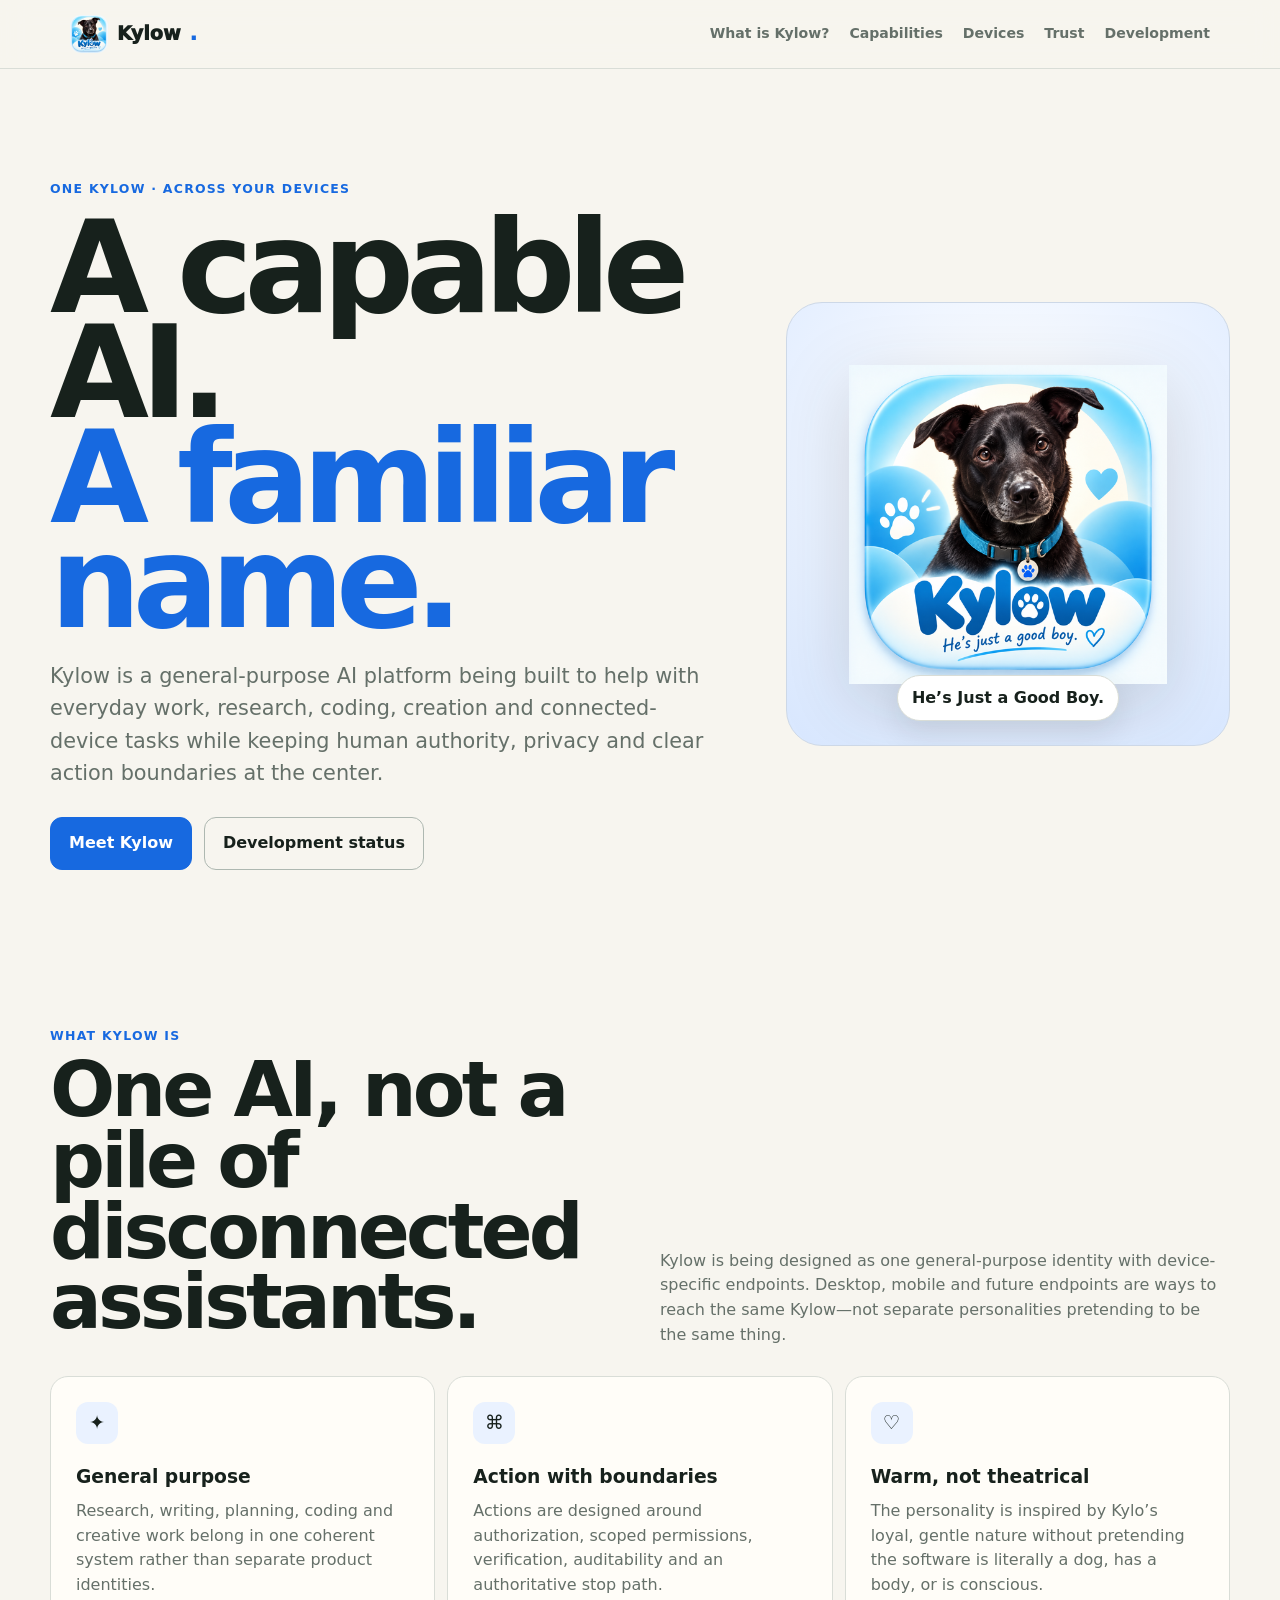
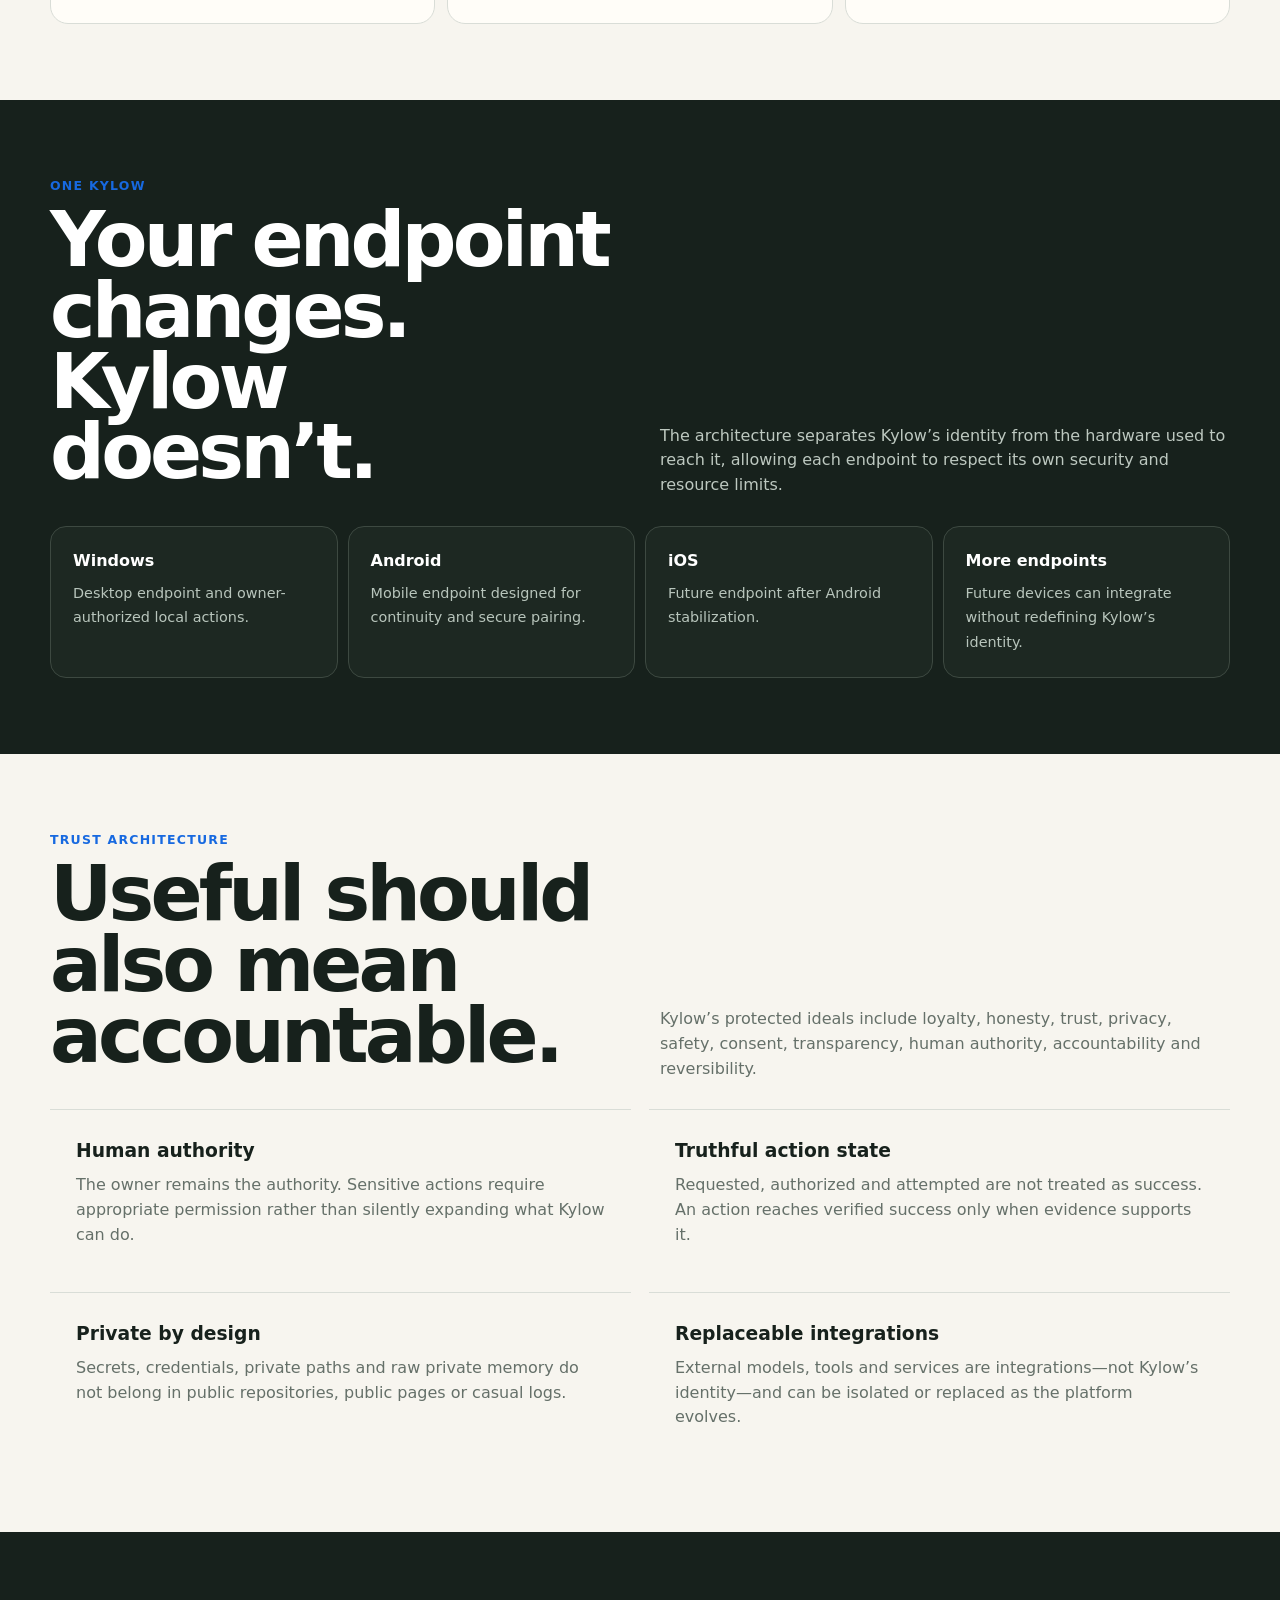
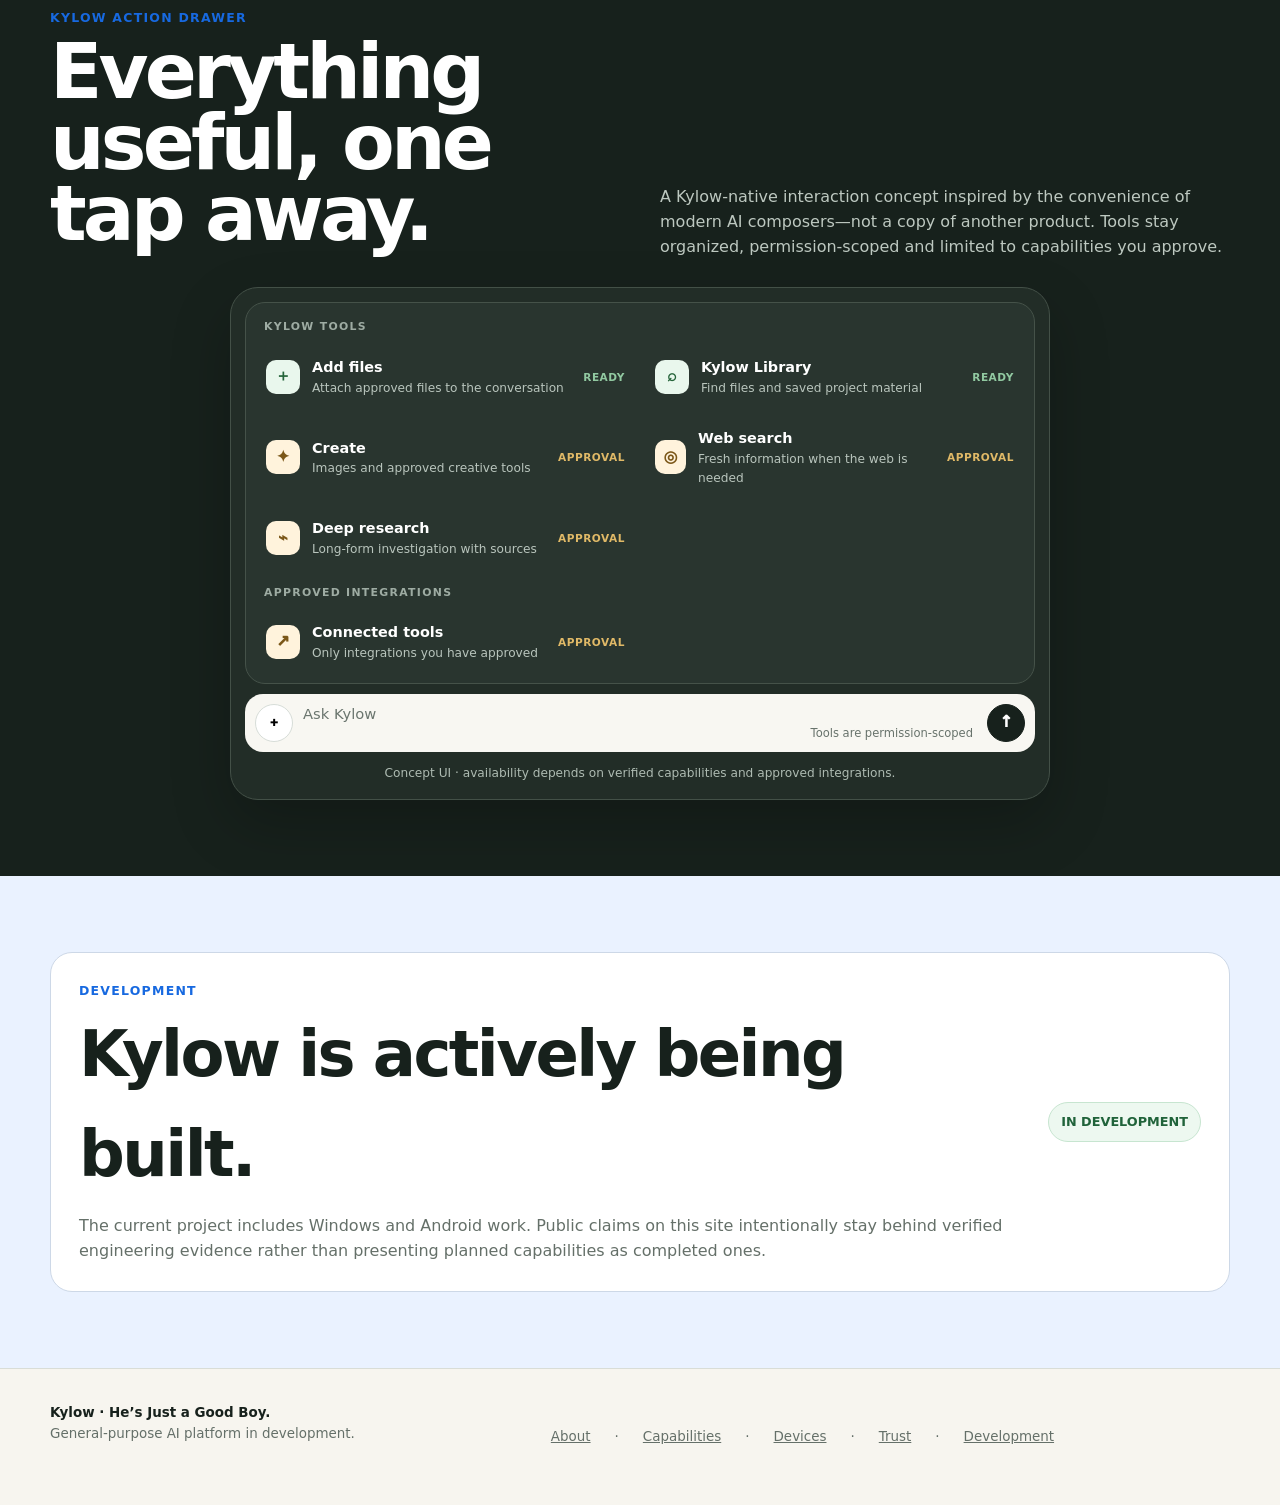
==== commit 0208e7aa: "Add capability states to Kylow action drawer" ====
--- a/index.html
+++ b/index.html
@@ -1,8 +1,8 @@
 <!doctype html><html lang="en"><head><meta charset="utf-8"><meta name="viewport" content="width=device-width,initial-scale=1,viewport-fit=cover"><meta name="theme-color" content="#f7f5ef"><meta property="og:type" content="website"><meta property="og:site_name" content="Kylow"><meta property="og:title" content="Kylow"><meta property="og:description" content="Kylow — a general-purpose AI platform built around one identity across supported devices, with human authority, privacy and clear action boundaries."><meta property="og:image" content="./android/app/src/main/res/drawable-nodpi/kylow_launcher_512.png"><meta name="twitter:card" content="summary_large_image"><meta name="twitter:title" content="Kylow"><meta name="twitter:description" content="Kylow — a general-purpose AI platform built around one identity across supported devices, with human authority, privacy and clear action boundaries."><meta name="description" content="Kylow — one general-purpose AI across your devices, inspired by Kylo the dog."><title>Kylow — He’s Just a Good Boy.</title><link rel="icon" type="image/png" href="./android/app/src/main/res/drawable-nodpi/kylow_launcher_512.png"><style>
-:root{--bg:#f7f5ef;--paper:#fffdf8;--ink:#17211c;--muted:#657069;--line:#d9ddd7;--blue:#1769e0;--soft:#eaf2ff;--max:1180px}*{box-sizing:border-box}html{scroll-behavior:smooth}body{margin:0;background:var(--bg);color:var(--ink);font-family:Inter,system-ui,-apple-system,"Segoe UI",sans-serif;line-height:1.55}a{color:inherit}.skip{position:absolute;left:-9999px}.skip:focus{left:12px;top:12px;background:#fff;padding:10px;z-index:100}header{position:sticky;top:0;z-index:20;background:rgba(247,245,239,.94);backdrop-filter:blur(14px);border-bottom:1px solid var(--line)}nav{max-width:var(--max);min-height:68px;margin:auto;padding:0 20px;display:flex;align-items:center;gap:24px}.brand{text-decoration:none;font-weight:950;font-size:1.2rem;display:flex;align-items:center;gap:9px}.brand img{width:38px;height:38px;border-radius:11px;object-fit:cover}.menu{display:none;margin-left:auto;background:white;color:var(--ink);border:1px solid var(--line);padding:9px 12px;border-radius:10px;font-weight:850}.brand span,.eyebrow{color:var(--blue)}.links{display:flex;gap:20px;margin-left:auto}.links a{text-decoration:none;color:var(--muted);font-weight:750;font-size:.88rem}.links a:hover,.links a:focus{color:var(--ink)}a:focus-visible,button:focus-visible{outline:3px solid var(--blue);outline-offset:4px}.hero{padding:110px 20px 80px}.hero-grid{max-width:var(--max);margin:auto;display:grid;grid-template-columns:1.2fr .8fr;gap:70px;align-items:center}.eyebrow{font-weight:850;font-size:.78rem;letter-spacing:.1em;text-transform:uppercase}.hero h1{font-size:clamp(4rem,10vw,8.5rem);line-height:.82;letter-spacing:-.065em;margin:18px 0 24px}.hero h1 span{display:block;color:var(--blue)}.lead{font-size:clamp(1.05rem,2vw,1.3rem);color:var(--muted);max-width:690px}.actions{display:flex;gap:12px;flex-wrap:wrap;margin-top:28px}.btn{display:inline-block;text-decoration:none;border:1px solid #aeb8b1;padding:13px 18px;font-weight:850;border-radius:12px}.btn.primary{background:var(--blue);border-color:var(--blue);color:#fff}.btn:hover{border-color:var(--blue)}.portrait{aspect-ratio:1/1;border-radius:36px;background:radial-gradient(circle at 50% 30%,#fff 0,#eaf2ff 52%,#d8e7ff 100%);border:1px solid #cdd8e7;display:grid;place-items:center;overflow:hidden;position:relative}.brand-art{width:72%;height:72%;object-fit:contain;filter:drop-shadow(0 20px 35px rgba(23,33,28,.16))}.tag{position:absolute;bottom:24px;background:white;border:1px solid var(--line);padding:10px 14px;border-radius:999px;font-weight:900;box-shadow:0 12px 30px rgba(23,33,28,.1)}section{padding:76px 20px}.wrap{max-width:var(--max);margin:auto}.head{display:grid;grid-template-columns:1fr 1fr;gap:40px;align-items:end;margin-bottom:28px}.head h2{font-size:clamp(2.4rem,6vw,4.8rem);line-height:.92;letter-spacing:-.05em;margin:10px 0}.head p{margin:0;color:var(--muted)}.cards{display:grid;grid-template-columns:repeat(3,1fr);gap:12px}.card{background:var(--paper);border:1px solid var(--line);border-radius:18px;padding:25px;min-height:220px}.icon{width:42px;height:42px;border-radius:12px;background:var(--soft);display:grid;place-items:center;font-size:1.2rem}.card h3{margin:18px 0 8px}.card p{color:var(--muted);margin:0}.one{background:#17211c;color:white}.one .head p{color:#bdc8c0}.device-grid{display:grid;grid-template-columns:repeat(4,1fr);gap:10px}.device{border:1px solid #3d4941;border-radius:16px;padding:22px;background:#1d2822}.device b{display:block;margin-bottom:7px}.device span{color:#b8c5bc;font-size:.9rem}.trust{display:grid;grid-template-columns:1fr 1fr;gap:18px}.trust article{padding:26px;border-top:1px solid var(--line)}.trust h3{margin:0 0 8px}.trust p{color:var(--muted);margin:0}.action-demo{background:#17211c;color:#fff}.action-demo .head p{color:#bdc8c0}.composer-shell{max-width:820px;margin:28px auto 0;background:#222d27;border:1px solid #435047;border-radius:28px;padding:14px;box-shadow:0 24px 60px rgba(0,0,0,.22)}.tool-drawer{display:grid;grid-template-columns:1fr 1fr;gap:6px;background:#29352f;border:1px solid #455249;border-radius:20px;padding:8px;margin-bottom:10px}.tool-item{display:flex;gap:12px;align-items:center;padding:12px;border-radius:14px}.tool-item:hover{background:#344139}.tool-icon{width:34px;height:34px;border-radius:10px;background:#eaf2ff;color:#1769e0;display:grid;place-items:center;font-weight:950}.tool-copy b{display:block;font-size:.9rem}.tool-copy span{display:block;color:#b9c5bd;font-size:.76rem}.composer{display:grid;grid-template-columns:auto 1fr auto;gap:10px;align-items:center;background:#f8f7f2;color:#17211c;border-radius:18px;padding:9px 10px}.composer-plus,.composer-send{width:38px;height:38px;border-radius:50%;border:1px solid #d7ddd8;background:white;display:grid;place-items:center;font-weight:950}.composer-plus{cursor:pointer}.composer-plus:hover,.composer-plus:focus-visible{border-color:var(--blue)}.tool-drawer[hidden]{display:none}.composer-status{font-size:.72rem;color:#68736c;text-align:right;padding-right:4px}.composer-send{background:var(--ink);color:#fff;border-color:var(--ink)}.composer-placeholder{color:#6a756e;font-size:.92rem}.composer-note{text-align:center;color:#aebbb2;font-size:.76rem;margin:12px 4px 2px}@media(max-width:600px){.tool-drawer{grid-template-columns:1fr}.tool-item:nth-child(n+5){display:none}}.status{background:var(--soft)}.status-box{background:white;border:1px solid #cdd8e7;border-radius:22px;padding:28px;display:grid;grid-template-columns:1fr auto;gap:24px;align-items:center}.status h2{font-size:clamp(2rem,5vw,4rem);margin:5px 0 10px;letter-spacing:-.04em}.status p{color:var(--muted);margin:0}.badge{background:#edf8f0;color:#20633a;border:1px solid #c7e5d0;padding:9px 12px;border-radius:999px;font-weight:850;font-size:.8rem}footer{padding:34px 20px;border-top:1px solid var(--line)}.foot{max-width:var(--max);margin:auto;display:flex;justify-content:space-between;gap:20px;color:var(--muted);font-size:.84rem}.foot strong{color:var(--ink)}@media(max-width:760px){.menu{display:block}.links{position:absolute;top:68px;left:0;right:0;margin:0;padding:16px 20px 22px;background:rgba(247,245,239,.98);border-bottom:1px solid var(--line);flex-direction:column}html.js .links{display:none}html.js .links.open{display:flex}.hero{padding:76px 18px 54px}.hero-grid,.head,.trust{grid-template-columns:1fr}.portrait{max-width:420px;width:100%;margin:auto}.cards{grid-template-columns:1fr}.device-grid{grid-template-columns:1fr 1fr}.status-box{grid-template-columns:1fr}section{padding:58px 18px}.foot{flex-direction:column}}@media(max-width:430px){.device-grid{grid-template-columns:1fr}}@media(prefers-reduced-motion:reduce){html{scroll-behavior:auto}}
+:root{--bg:#f7f5ef;--paper:#fffdf8;--ink:#17211c;--muted:#657069;--line:#d9ddd7;--blue:#1769e0;--soft:#eaf2ff;--max:1180px}*{box-sizing:border-box}html{scroll-behavior:smooth}body{margin:0;background:var(--bg);color:var(--ink);font-family:Inter,system-ui,-apple-system,"Segoe UI",sans-serif;line-height:1.55}a{color:inherit}.skip{position:absolute;left:-9999px}.skip:focus{left:12px;top:12px;background:#fff;padding:10px;z-index:100}header{position:sticky;top:0;z-index:20;background:rgba(247,245,239,.94);backdrop-filter:blur(14px);border-bottom:1px solid var(--line)}nav{max-width:var(--max);min-height:68px;margin:auto;padding:0 20px;display:flex;align-items:center;gap:24px}.brand{text-decoration:none;font-weight:950;font-size:1.2rem;display:flex;align-items:center;gap:9px}.brand img{width:38px;height:38px;border-radius:11px;object-fit:cover}.menu{display:none;margin-left:auto;background:white;color:var(--ink);border:1px solid var(--line);padding:9px 12px;border-radius:10px;font-weight:850}.brand span,.eyebrow{color:var(--blue)}.links{display:flex;gap:20px;margin-left:auto}.links a{text-decoration:none;color:var(--muted);font-weight:750;font-size:.88rem}.links a:hover,.links a:focus{color:var(--ink)}a:focus-visible,button:focus-visible{outline:3px solid var(--blue);outline-offset:4px}.hero{padding:110px 20px 80px}.hero-grid{max-width:var(--max);margin:auto;display:grid;grid-template-columns:1.2fr .8fr;gap:70px;align-items:center}.eyebrow{font-weight:850;font-size:.78rem;letter-spacing:.1em;text-transform:uppercase}.hero h1{font-size:clamp(4rem,10vw,8.5rem);line-height:.82;letter-spacing:-.065em;margin:18px 0 24px}.hero h1 span{display:block;color:var(--blue)}.lead{font-size:clamp(1.05rem,2vw,1.3rem);color:var(--muted);max-width:690px}.actions{display:flex;gap:12px;flex-wrap:wrap;margin-top:28px}.btn{display:inline-block;text-decoration:none;border:1px solid #aeb8b1;padding:13px 18px;font-weight:850;border-radius:12px}.btn.primary{background:var(--blue);border-color:var(--blue);color:#fff}.btn:hover{border-color:var(--blue)}.portrait{aspect-ratio:1/1;border-radius:36px;background:radial-gradient(circle at 50% 30%,#fff 0,#eaf2ff 52%,#d8e7ff 100%);border:1px solid #cdd8e7;display:grid;place-items:center;overflow:hidden;position:relative}.brand-art{width:72%;height:72%;object-fit:contain;filter:drop-shadow(0 20px 35px rgba(23,33,28,.16))}.tag{position:absolute;bottom:24px;background:white;border:1px solid var(--line);padding:10px 14px;border-radius:999px;font-weight:900;box-shadow:0 12px 30px rgba(23,33,28,.1)}section{padding:76px 20px}.wrap{max-width:var(--max);margin:auto}.head{display:grid;grid-template-columns:1fr 1fr;gap:40px;align-items:end;margin-bottom:28px}.head h2{font-size:clamp(2.4rem,6vw,4.8rem);line-height:.92;letter-spacing:-.05em;margin:10px 0}.head p{margin:0;color:var(--muted)}.cards{display:grid;grid-template-columns:repeat(3,1fr);gap:12px}.card{background:var(--paper);border:1px solid var(--line);border-radius:18px;padding:25px;min-height:220px}.icon{width:42px;height:42px;border-radius:12px;background:var(--soft);display:grid;place-items:center;font-size:1.2rem}.card h3{margin:18px 0 8px}.card p{color:var(--muted);margin:0}.one{background:#17211c;color:white}.one .head p{color:#bdc8c0}.device-grid{display:grid;grid-template-columns:repeat(4,1fr);gap:10px}.device{border:1px solid #3d4941;border-radius:16px;padding:22px;background:#1d2822}.device b{display:block;margin-bottom:7px}.device span{color:#b8c5bc;font-size:.9rem}.trust{display:grid;grid-template-columns:1fr 1fr;gap:18px}.trust article{padding:26px;border-top:1px solid var(--line)}.trust h3{margin:0 0 8px}.trust p{color:var(--muted);margin:0}.action-demo{background:#17211c;color:#fff}.action-demo .head p{color:#bdc8c0}.composer-shell{max-width:820px;margin:28px auto 0;background:#222d27;border:1px solid #435047;border-radius:28px;padding:14px;box-shadow:0 24px 60px rgba(0,0,0,.22)}.tool-drawer{display:grid;grid-template-columns:1fr 1fr;gap:6px;background:#29352f;border:1px solid #455249;border-radius:20px;padding:8px;margin-bottom:10px}.tool-item{display:flex;gap:12px;align-items:center;padding:12px;border-radius:14px}.tool-item:hover{background:#344139}.tool-icon{width:34px;height:34px;border-radius:10px;background:#eaf2ff;color:#1769e0;display:grid;place-items:center;font-weight:950}.tool-copy b{display:block;font-size:.9rem}.tool-copy span{display:block;color:#b9c5bd;font-size:.76rem}.tool-group-label{grid-column:1/-1;color:#9eaca3;font-size:.68rem;font-weight:900;letter-spacing:.12em;text-transform:uppercase;padding:8px 10px 2px}.tool-item[data-state="connected"] .tool-icon{background:#e9f7ed;color:#25643a}.tool-item[data-state="approval"] .tool-icon{background:#fff3dc;color:#7b5718}.tool-state{margin-left:auto;font-size:.66rem;font-weight:900;letter-spacing:.05em;text-transform:uppercase;color:#9eaca3}.tool-item[data-state="connected"] .tool-state{color:#91c9a1}.tool-item[data-state="approval"] .tool-state{color:#e0b967}.composer{display:grid;grid-template-columns:auto 1fr auto;gap:10px;align-items:center;background:#f8f7f2;color:#17211c;border-radius:18px;padding:9px 10px}.composer-plus,.composer-send{width:38px;height:38px;border-radius:50%;border:1px solid #d7ddd8;background:white;display:grid;place-items:center;font-weight:950}.composer-plus{cursor:pointer}.composer-plus:hover,.composer-plus:focus-visible{border-color:var(--blue)}.tool-drawer[hidden]{display:none}.composer-status{font-size:.72rem;color:#68736c;text-align:right;padding-right:4px}.composer-send{background:var(--ink);color:#fff;border-color:var(--ink)}.composer-placeholder{color:#6a756e;font-size:.92rem}.composer-note{text-align:center;color:#aebbb2;font-size:.76rem;margin:12px 4px 2px}@media(max-width:600px){.tool-drawer{grid-template-columns:1fr}.tool-item:nth-child(n+5){display:none}}.status{background:var(--soft)}.status-box{background:white;border:1px solid #cdd8e7;border-radius:22px;padding:28px;display:grid;grid-template-columns:1fr auto;gap:24px;align-items:center}.status h2{font-size:clamp(2rem,5vw,4rem);margin:5px 0 10px;letter-spacing:-.04em}.status p{color:var(--muted);margin:0}.badge{background:#edf8f0;color:#20633a;border:1px solid #c7e5d0;padding:9px 12px;border-radius:999px;font-weight:850;font-size:.8rem}footer{padding:34px 20px;border-top:1px solid var(--line)}.foot{max-width:var(--max);margin:auto;display:flex;justify-content:space-between;gap:20px;color:var(--muted);font-size:.84rem}.foot strong{color:var(--ink)}@media(max-width:760px){.menu{display:block}.links{position:absolute;top:68px;left:0;right:0;margin:0;padding:16px 20px 22px;background:rgba(247,245,239,.98);border-bottom:1px solid var(--line);flex-direction:column}html.js .links{display:none}html.js .links.open{display:flex}.hero{padding:76px 18px 54px}.hero-grid,.head,.trust{grid-template-columns:1fr}.portrait{max-width:420px;width:100%;margin:auto}.cards{grid-template-columns:1fr}.device-grid{grid-template-columns:1fr 1fr}.status-box{grid-template-columns:1fr}section{padding:58px 18px}.foot{flex-direction:column}}@media(max-width:430px){.device-grid{grid-template-columns:1fr}}@media(prefers-reduced-motion:reduce){html{scroll-behavior:auto}}
 </style><script>document.documentElement.classList.add("js")</script></head><body><a class="skip" href="#main">Skip to content</a><header><nav aria-label="Primary"><a class="brand" href="./index.html"><img src="./android/app/src/main/res/drawable-nodpi/kylow_launcher_512.png" alt="" aria-hidden="true">Kylow<span>.</span></a><button class="menu" type="button" aria-expanded="false" aria-controls="primary-links" aria-label="Open navigation">Menu</button><div class="links" id="primary-links"><a href="./about.html">What is Kylow?</a><a href="./capabilities.html">Capabilities</a><a href="./devices.html">Devices</a><a href="./trust.html">Trust</a><a href="./development.html">Development</a></div></nav></header><main id="main">
 <section class="hero" id="top"><div class="hero-grid"><div><div class="eyebrow">One Kylow · Across your devices</div><h1>A capable AI.<span>A familiar name.</span></h1><p class="lead">Kylow is a general-purpose AI platform being built to help with everyday work, research, coding, creation and connected-device tasks while keeping human authority, privacy and clear action boundaries at the center.</p><div class="actions"><a class="btn primary" href="./about.html">Meet Kylow</a><a class="btn" href="./development.html">Development status</a></div></div><div class="portrait"><img class="brand-art" src="./android/app/src/main/res/drawable-nodpi/kylow_launcher_512.png" alt="Kylow dog logo"><div class="tag">He’s Just a Good Boy.</div></div></div></section>
 <section id="what"><div class="wrap"><div class="head"><div><div class="eyebrow">What Kylow is</div><h2>One AI, not a pile of disconnected assistants.</h2></div><p>Kylow is being designed as one general-purpose identity with device-specific endpoints. Desktop, mobile and future endpoints are ways to reach the same Kylow—not separate personalities pretending to be the same thing.</p></div><div class="cards"><article class="card"><div class="icon">✦</div><h3>General purpose</h3><p>Research, writing, planning, coding and creative work belong in one coherent system rather than separate product identities.</p></article><article class="card"><div class="icon">⌘</div><h3>Action with boundaries</h3><p>Actions are designed around authorization, scoped permissions, verification, auditability and an authoritative stop path.</p></article><article class="card"><div class="icon">♡</div><h3>Warm, not theatrical</h3><p>The personality is inspired by Kylo’s loyal, gentle nature without pretending the software is literally a dog, has a body, or is conscious.</p></article></div></div></section>
 <section class="one" id="devices"><div class="wrap"><div class="head"><div><div class="eyebrow">ONE KYLOW</div><h2>Your endpoint changes. Kylow doesn’t.</h2></div><p>The architecture separates Kylow’s identity from the hardware used to reach it, allowing each endpoint to respect its own security and resource limits.</p></div><div class="device-grid"><div class="device"><b>Windows</b><span>Desktop endpoint and owner-authorized local actions.</span></div><div class="device"><b>Android</b><span>Mobile endpoint designed for continuity and secure pairing.</span></div><div class="device"><b>iOS</b><span>Future endpoint after Android stabilization.</span></div><div class="device"><b>More endpoints</b><span>Future devices can integrate without redefining Kylow’s identity.</span></div></div></div></section>
 <section id="trust"><div class="wrap"><div class="head"><div><div class="eyebrow">Trust architecture</div><h2>Useful should also mean accountable.</h2></div><p>Kylow’s protected ideals include loyalty, honesty, trust, privacy, safety, consent, transparency, human authority, accountability and reversibility.</p></div><div class="trust"><article><h3>Human authority</h3><p>The owner remains the authority. Sensitive actions require appropriate permission rather than silently expanding what Kylow can do.</p></article><article><h3>Truthful action state</h3><p>Requested, authorized and attempted are not treated as success. An action reaches verified success only when evidence supports it.</p></article><article><h3>Private by design</h3><p>Secrets, credentials, private paths and raw private memory do not belong in public repositories, public pages or casual logs.</p></article><article><h3>Replaceable integrations</h3><p>External models, tools and services are integrations—not Kylow’s identity—and can be isolated or replaced as the platform evolves.</p></article></div></div></section>
-<section class="action-demo" id="actions"><div class="wrap"><div class="head"><div><div class="eyebrow">Kylow Action Drawer</div><h2>Everything useful, one tap away.</h2></div><p>A Kylow-native interaction concept inspired by the convenience of modern AI composers—not a copy of another product. Tools stay organized, permission-scoped and limited to capabilities you approve.</p></div><div class="composer-shell" aria-label="Kylow composer concept"><div class="tool-drawer" id="kylow-tools"><div class="tool-item"><div class="tool-icon">＋</div><div class="tool-copy"><b>Add files</b><span>Attach approved files to the conversation</span></div></div><div class="tool-item"><div class="tool-icon">⌕</div><div class="tool-copy"><b>Kylow Library</b><span>Find files and saved project material</span></div></div><div class="tool-item"><div class="tool-icon">✦</div><div class="tool-copy"><b>Create</b><span>Images and approved creative tools</span></div></div><div class="tool-item"><div class="tool-icon">◎</div><div class="tool-copy"><b>Web search</b><span>Fresh information when the web is needed</span></div></div><div class="tool-item"><div class="tool-icon">⌁</div><div class="tool-copy"><b>Deep research</b><span>Long-form investigation with sources</span></div></div><div class="tool-item"><div class="tool-icon">↗</div><div class="tool-copy"><b>Connected tools</b><span>Only integrations you have approved</span></div></div></div><div class="composer"><button class="composer-plus" type="button" aria-expanded="true" aria-controls="kylow-tools" aria-label="Toggle Kylow tools">+</button><div><div class="composer-placeholder">Ask Kylow</div><div class="composer-status">Tools are permission-scoped</div></div><div class="composer-send" aria-hidden="true">↑</div></div><div class="composer-note">Concept UI · availability depends on verified capabilities and approved integrations.</div></div></div></section><section class="status" id="development"><div class="wrap"><div class="status-box"><div><div class="eyebrow">Development</div><h2>Kylow is actively being built.</h2><p>The current project includes Windows and Android work. Public claims on this site intentionally stay behind verified engineering evidence rather than presenting planned capabilities as completed ones.</p></div><div class="badge">IN DEVELOPMENT</div></div></div></section></main><footer><div class="foot"><div><strong>Kylow · He’s Just a Good Boy.</strong><div>General-purpose AI platform in development.</div></div><nav aria-label="Footer"><a href="./about.html">About</a> · <a href="./capabilities.html">Capabilities</a> · <a href="./devices.html">Devices</a> · <a href="./trust.html">Trust</a> · <a href="./development.html">Development</a></nav></div></footer><script>const toolButton=document.querySelector(".composer-plus"),toolDrawer=document.querySelector("#kylow-tools");toolButton?.addEventListener("click",()=>{const willOpen=toolDrawer.hasAttribute("hidden");if(willOpen)toolDrawer.removeAttribute("hidden");else toolDrawer.setAttribute("hidden","");toolButton.setAttribute("aria-expanded",String(willOpen))});const m=document.querySelector(".menu"),l=document.querySelector(".links");m?.addEventListener("click",()=>{const o=l.classList.toggle("open");m.setAttribute("aria-expanded",String(o));m.textContent=o?"Close":"Menu"});l?.addEventListener("click",()=>{l.classList.remove("open");m?.setAttribute("aria-expanded","false");if(m)m.textContent="Menu"});</script></body></html>+<section class="action-demo" id="actions"><div class="wrap"><div class="head"><div><div class="eyebrow">Kylow Action Drawer</div><h2>Everything useful, one tap away.</h2></div><p>A Kylow-native interaction concept inspired by the convenience of modern AI composers—not a copy of another product. Tools stay organized, permission-scoped and limited to capabilities you approve.</p></div><div class="composer-shell" aria-label="Kylow composer concept"><div class="tool-drawer" id="kylow-tools"><div class="tool-group-label">Kylow tools</div><div class="tool-item" data-state="connected"><div class="tool-icon">＋</div><div class="tool-copy"><b>Add files</b><span>Attach approved files to the conversation</span></div><span class="tool-state">Ready</span></div><div class="tool-item" data-state="connected"><div class="tool-icon">⌕</div><div class="tool-copy"><b>Kylow Library</b><span>Find files and saved project material</span></div><span class="tool-state">Ready</span></div><div class="tool-item" data-state="approval"><div class="tool-icon">✦</div><div class="tool-copy"><b>Create</b><span>Images and approved creative tools</span></div><span class="tool-state">Approval</span></div><div class="tool-item" data-state="approval"><div class="tool-icon">◎</div><div class="tool-copy"><b>Web search</b><span>Fresh information when the web is needed</span></div><span class="tool-state">Approval</span></div><div class="tool-item" data-state="approval"><div class="tool-icon">⌁</div><div class="tool-copy"><b>Deep research</b><span>Long-form investigation with sources</span></div><span class="tool-state">Approval</span></div><div class="tool-group-label">Approved integrations</div><div class="tool-item" data-state="approval"><div class="tool-icon">↗</div><div class="tool-copy"><b>Connected tools</b><span>Only integrations you have approved</span></div><span class="tool-state">Approval</span></div></div><div class="composer"><button class="composer-plus" type="button" aria-expanded="true" aria-controls="kylow-tools" aria-label="Toggle Kylow tools">+</button><div><div class="composer-placeholder">Ask Kylow</div><div class="composer-status">Tools are permission-scoped</div></div><div class="composer-send" aria-hidden="true">↑</div></div><div class="composer-note">Concept UI · availability depends on verified capabilities and approved integrations.</div></div></div></section><section class="status" id="development"><div class="wrap"><div class="status-box"><div><div class="eyebrow">Development</div><h2>Kylow is actively being built.</h2><p>The current project includes Windows and Android work. Public claims on this site intentionally stay behind verified engineering evidence rather than presenting planned capabilities as completed ones.</p></div><div class="badge">IN DEVELOPMENT</div></div></div></section></main><footer><div class="foot"><div><strong>Kylow · He’s Just a Good Boy.</strong><div>General-purpose AI platform in development.</div></div><nav aria-label="Footer"><a href="./about.html">About</a> · <a href="./capabilities.html">Capabilities</a> · <a href="./devices.html">Devices</a> · <a href="./trust.html">Trust</a> · <a href="./development.html">Development</a></nav></div></footer><script>const toolButton=document.querySelector(".composer-plus"),toolDrawer=document.querySelector("#kylow-tools");toolButton?.addEventListener("click",()=>{const willOpen=toolDrawer.hasAttribute("hidden");if(willOpen)toolDrawer.removeAttribute("hidden");else toolDrawer.setAttribute("hidden","");toolButton.setAttribute("aria-expanded",String(willOpen))});const m=document.querySelector(".menu"),l=document.querySelector(".links");m?.addEventListener("click",()=>{const o=l.classList.toggle("open");m.setAttribute("aria-expanded",String(o));m.textContent=o?"Close":"Menu"});l?.addEventListener("click",()=>{l.classList.remove("open");m?.setAttribute("aria-expanded","false");if(m)m.textContent="Menu"});</script></body></html>
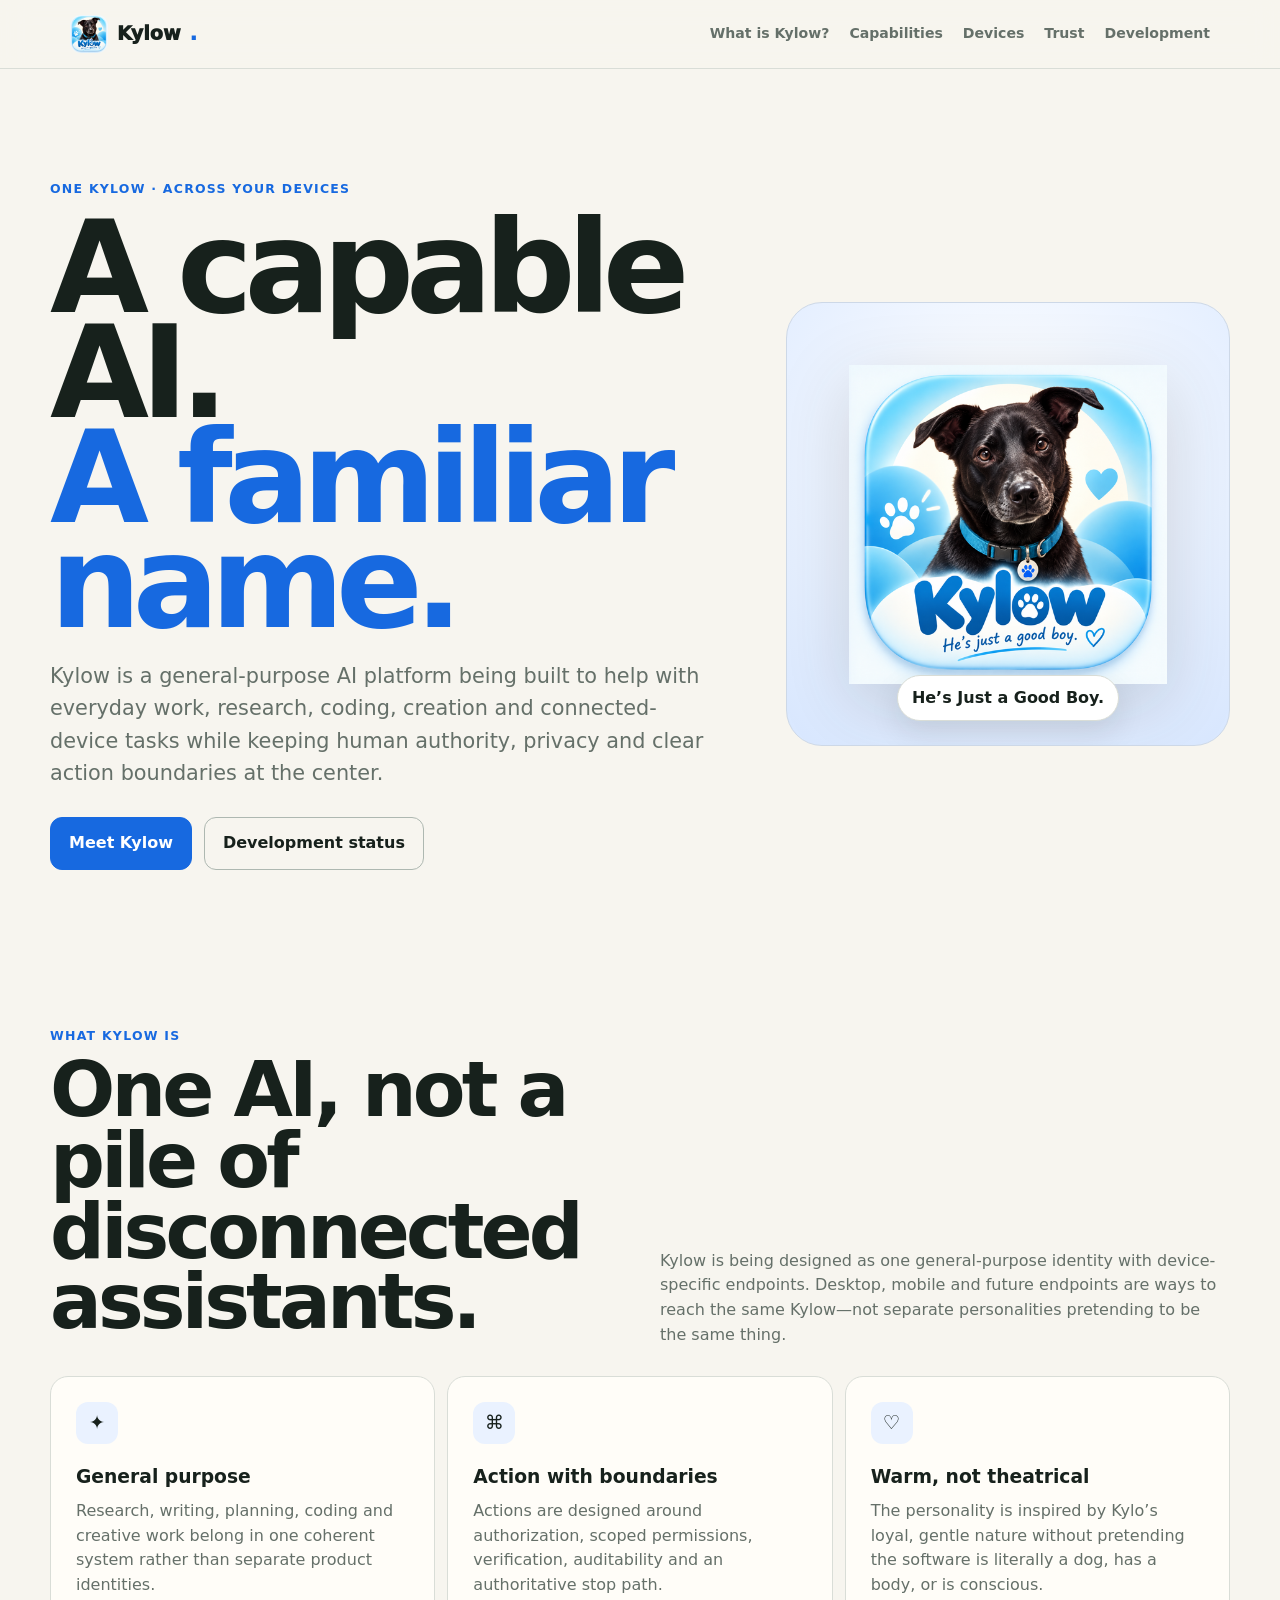
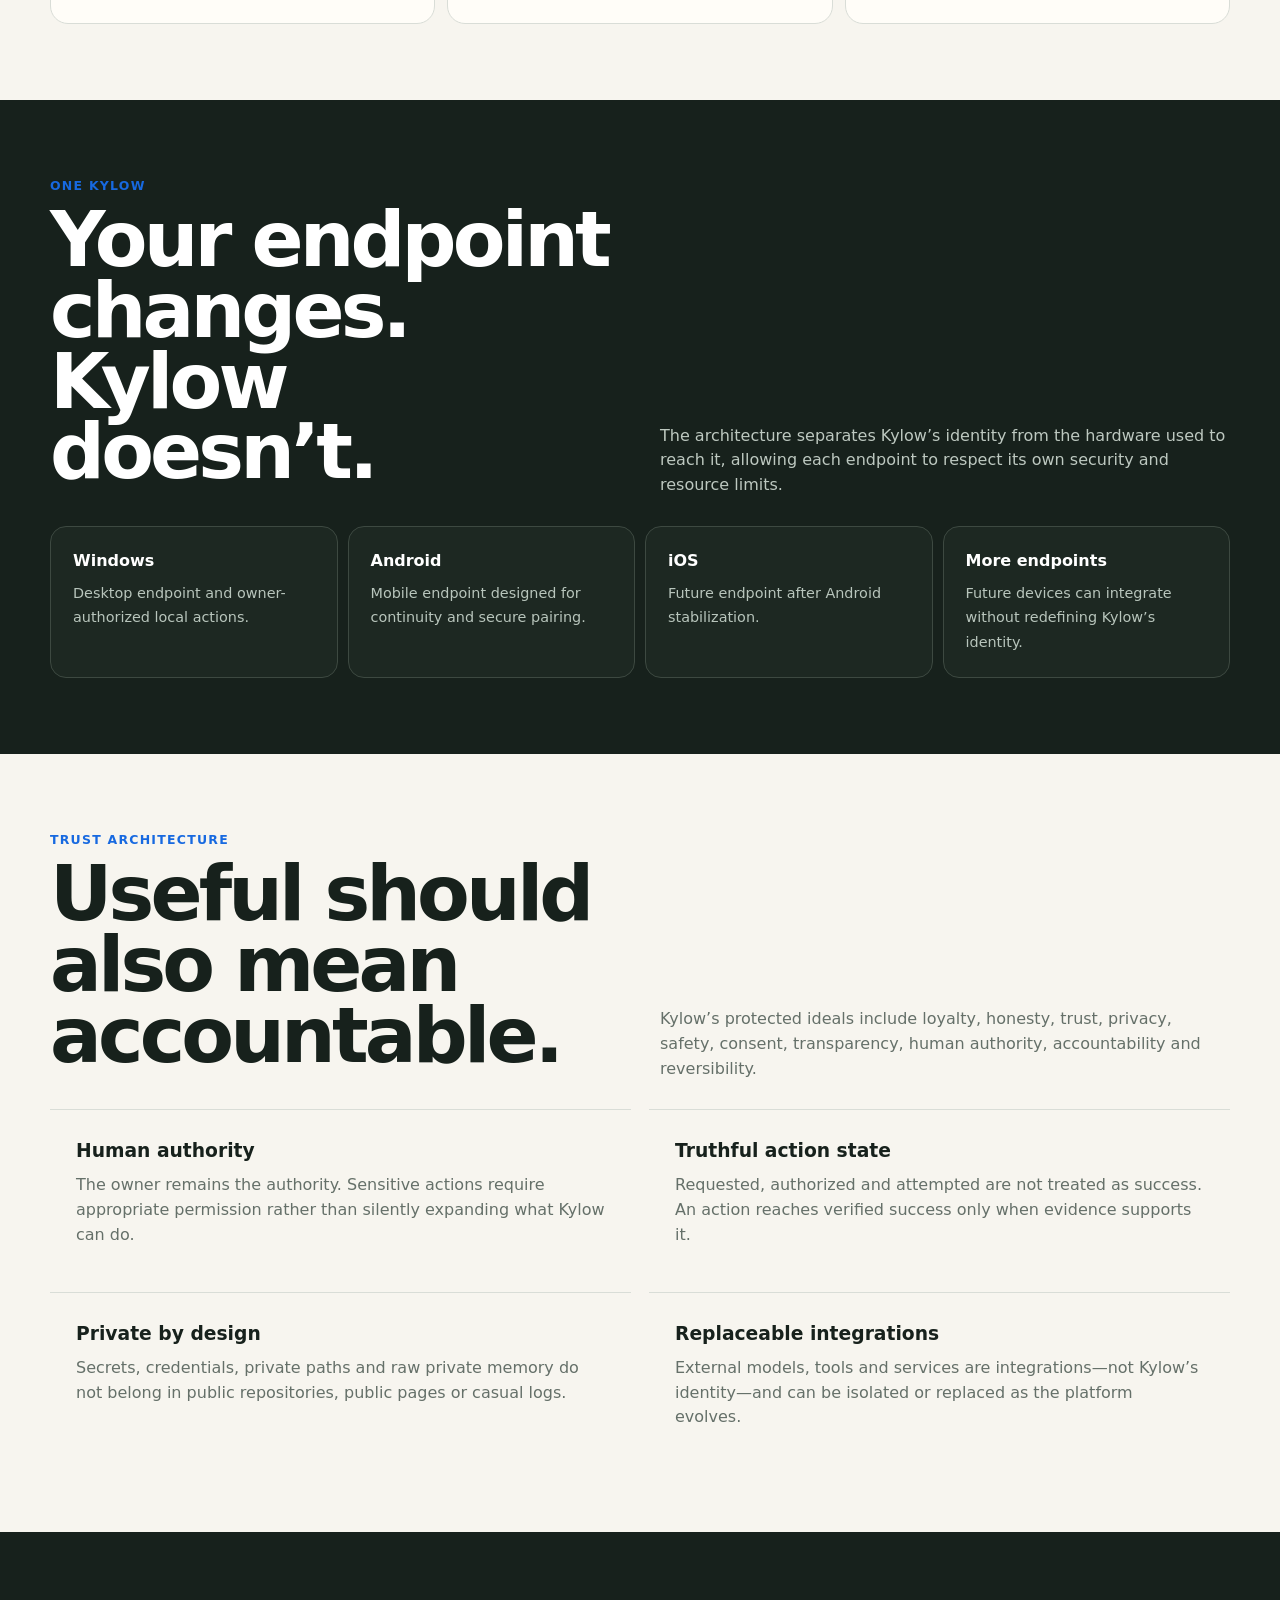
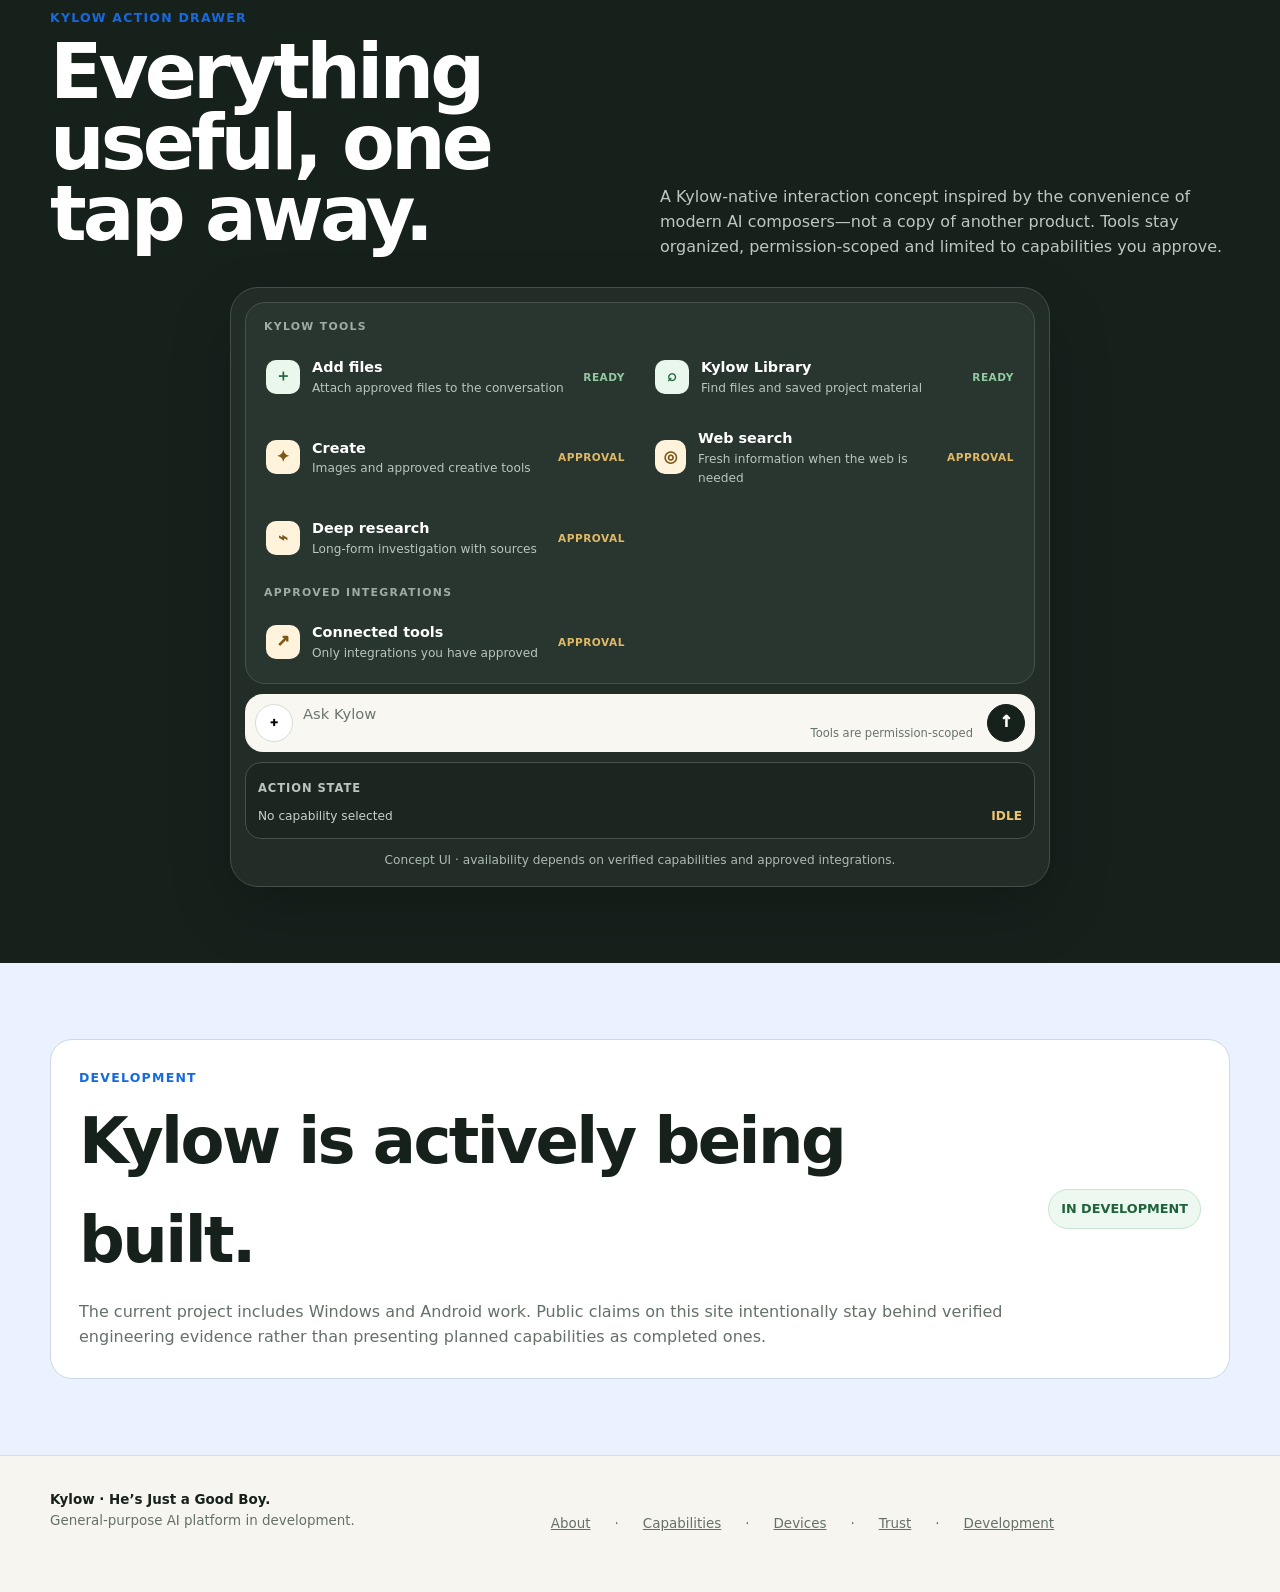
==== commit 733d4526: "Add truthful action-state feedback to Kylow drawer" ====
--- a/index.html
+++ b/index.html
@@ -1,8 +1,8 @@
 <!doctype html><html lang="en"><head><meta charset="utf-8"><meta name="viewport" content="width=device-width,initial-scale=1,viewport-fit=cover"><meta name="theme-color" content="#f7f5ef"><meta property="og:type" content="website"><meta property="og:site_name" content="Kylow"><meta property="og:title" content="Kylow"><meta property="og:description" content="Kylow — a general-purpose AI platform built around one identity across supported devices, with human authority, privacy and clear action boundaries."><meta property="og:image" content="./android/app/src/main/res/drawable-nodpi/kylow_launcher_512.png"><meta name="twitter:card" content="summary_large_image"><meta name="twitter:title" content="Kylow"><meta name="twitter:description" content="Kylow — a general-purpose AI platform built around one identity across supported devices, with human authority, privacy and clear action boundaries."><meta name="description" content="Kylow — one general-purpose AI across your devices, inspired by Kylo the dog."><title>Kylow — He’s Just a Good Boy.</title><link rel="icon" type="image/png" href="./android/app/src/main/res/drawable-nodpi/kylow_launcher_512.png"><style>
-:root{--bg:#f7f5ef;--paper:#fffdf8;--ink:#17211c;--muted:#657069;--line:#d9ddd7;--blue:#1769e0;--soft:#eaf2ff;--max:1180px}*{box-sizing:border-box}html{scroll-behavior:smooth}body{margin:0;background:var(--bg);color:var(--ink);font-family:Inter,system-ui,-apple-system,"Segoe UI",sans-serif;line-height:1.55}a{color:inherit}.skip{position:absolute;left:-9999px}.skip:focus{left:12px;top:12px;background:#fff;padding:10px;z-index:100}header{position:sticky;top:0;z-index:20;background:rgba(247,245,239,.94);backdrop-filter:blur(14px);border-bottom:1px solid var(--line)}nav{max-width:var(--max);min-height:68px;margin:auto;padding:0 20px;display:flex;align-items:center;gap:24px}.brand{text-decoration:none;font-weight:950;font-size:1.2rem;display:flex;align-items:center;gap:9px}.brand img{width:38px;height:38px;border-radius:11px;object-fit:cover}.menu{display:none;margin-left:auto;background:white;color:var(--ink);border:1px solid var(--line);padding:9px 12px;border-radius:10px;font-weight:850}.brand span,.eyebrow{color:var(--blue)}.links{display:flex;gap:20px;margin-left:auto}.links a{text-decoration:none;color:var(--muted);font-weight:750;font-size:.88rem}.links a:hover,.links a:focus{color:var(--ink)}a:focus-visible,button:focus-visible{outline:3px solid var(--blue);outline-offset:4px}.hero{padding:110px 20px 80px}.hero-grid{max-width:var(--max);margin:auto;display:grid;grid-template-columns:1.2fr .8fr;gap:70px;align-items:center}.eyebrow{font-weight:850;font-size:.78rem;letter-spacing:.1em;text-transform:uppercase}.hero h1{font-size:clamp(4rem,10vw,8.5rem);line-height:.82;letter-spacing:-.065em;margin:18px 0 24px}.hero h1 span{display:block;color:var(--blue)}.lead{font-size:clamp(1.05rem,2vw,1.3rem);color:var(--muted);max-width:690px}.actions{display:flex;gap:12px;flex-wrap:wrap;margin-top:28px}.btn{display:inline-block;text-decoration:none;border:1px solid #aeb8b1;padding:13px 18px;font-weight:850;border-radius:12px}.btn.primary{background:var(--blue);border-color:var(--blue);color:#fff}.btn:hover{border-color:var(--blue)}.portrait{aspect-ratio:1/1;border-radius:36px;background:radial-gradient(circle at 50% 30%,#fff 0,#eaf2ff 52%,#d8e7ff 100%);border:1px solid #cdd8e7;display:grid;place-items:center;overflow:hidden;position:relative}.brand-art{width:72%;height:72%;object-fit:contain;filter:drop-shadow(0 20px 35px rgba(23,33,28,.16))}.tag{position:absolute;bottom:24px;background:white;border:1px solid var(--line);padding:10px 14px;border-radius:999px;font-weight:900;box-shadow:0 12px 30px rgba(23,33,28,.1)}section{padding:76px 20px}.wrap{max-width:var(--max);margin:auto}.head{display:grid;grid-template-columns:1fr 1fr;gap:40px;align-items:end;margin-bottom:28px}.head h2{font-size:clamp(2.4rem,6vw,4.8rem);line-height:.92;letter-spacing:-.05em;margin:10px 0}.head p{margin:0;color:var(--muted)}.cards{display:grid;grid-template-columns:repeat(3,1fr);gap:12px}.card{background:var(--paper);border:1px solid var(--line);border-radius:18px;padding:25px;min-height:220px}.icon{width:42px;height:42px;border-radius:12px;background:var(--soft);display:grid;place-items:center;font-size:1.2rem}.card h3{margin:18px 0 8px}.card p{color:var(--muted);margin:0}.one{background:#17211c;color:white}.one .head p{color:#bdc8c0}.device-grid{display:grid;grid-template-columns:repeat(4,1fr);gap:10px}.device{border:1px solid #3d4941;border-radius:16px;padding:22px;background:#1d2822}.device b{display:block;margin-bottom:7px}.device span{color:#b8c5bc;font-size:.9rem}.trust{display:grid;grid-template-columns:1fr 1fr;gap:18px}.trust article{padding:26px;border-top:1px solid var(--line)}.trust h3{margin:0 0 8px}.trust p{color:var(--muted);margin:0}.action-demo{background:#17211c;color:#fff}.action-demo .head p{color:#bdc8c0}.composer-shell{max-width:820px;margin:28px auto 0;background:#222d27;border:1px solid #435047;border-radius:28px;padding:14px;box-shadow:0 24px 60px rgba(0,0,0,.22)}.tool-drawer{display:grid;grid-template-columns:1fr 1fr;gap:6px;background:#29352f;border:1px solid #455249;border-radius:20px;padding:8px;margin-bottom:10px}.tool-item{display:flex;gap:12px;align-items:center;padding:12px;border-radius:14px}.tool-item:hover{background:#344139}.tool-icon{width:34px;height:34px;border-radius:10px;background:#eaf2ff;color:#1769e0;display:grid;place-items:center;font-weight:950}.tool-copy b{display:block;font-size:.9rem}.tool-copy span{display:block;color:#b9c5bd;font-size:.76rem}.tool-group-label{grid-column:1/-1;color:#9eaca3;font-size:.68rem;font-weight:900;letter-spacing:.12em;text-transform:uppercase;padding:8px 10px 2px}.tool-item[data-state="connected"] .tool-icon{background:#e9f7ed;color:#25643a}.tool-item[data-state="approval"] .tool-icon{background:#fff3dc;color:#7b5718}.tool-state{margin-left:auto;font-size:.66rem;font-weight:900;letter-spacing:.05em;text-transform:uppercase;color:#9eaca3}.tool-item[data-state="connected"] .tool-state{color:#91c9a1}.tool-item[data-state="approval"] .tool-state{color:#e0b967}.composer{display:grid;grid-template-columns:auto 1fr auto;gap:10px;align-items:center;background:#f8f7f2;color:#17211c;border-radius:18px;padding:9px 10px}.composer-plus,.composer-send{width:38px;height:38px;border-radius:50%;border:1px solid #d7ddd8;background:white;display:grid;place-items:center;font-weight:950}.composer-plus{cursor:pointer}.composer-plus:hover,.composer-plus:focus-visible{border-color:var(--blue)}.tool-drawer[hidden]{display:none}.composer-status{font-size:.72rem;color:#68736c;text-align:right;padding-right:4px}.composer-send{background:var(--ink);color:#fff;border-color:var(--ink)}.composer-placeholder{color:#6a756e;font-size:.92rem}.composer-note{text-align:center;color:#aebbb2;font-size:.76rem;margin:12px 4px 2px}@media(max-width:600px){.tool-drawer{grid-template-columns:1fr}.tool-item:nth-child(n+5){display:none}}.status{background:var(--soft)}.status-box{background:white;border:1px solid #cdd8e7;border-radius:22px;padding:28px;display:grid;grid-template-columns:1fr auto;gap:24px;align-items:center}.status h2{font-size:clamp(2rem,5vw,4rem);margin:5px 0 10px;letter-spacing:-.04em}.status p{color:var(--muted);margin:0}.badge{background:#edf8f0;color:#20633a;border:1px solid #c7e5d0;padding:9px 12px;border-radius:999px;font-weight:850;font-size:.8rem}footer{padding:34px 20px;border-top:1px solid var(--line)}.foot{max-width:var(--max);margin:auto;display:flex;justify-content:space-between;gap:20px;color:var(--muted);font-size:.84rem}.foot strong{color:var(--ink)}@media(max-width:760px){.menu{display:block}.links{position:absolute;top:68px;left:0;right:0;margin:0;padding:16px 20px 22px;background:rgba(247,245,239,.98);border-bottom:1px solid var(--line);flex-direction:column}html.js .links{display:none}html.js .links.open{display:flex}.hero{padding:76px 18px 54px}.hero-grid,.head,.trust{grid-template-columns:1fr}.portrait{max-width:420px;width:100%;margin:auto}.cards{grid-template-columns:1fr}.device-grid{grid-template-columns:1fr 1fr}.status-box{grid-template-columns:1fr}section{padding:58px 18px}.foot{flex-direction:column}}@media(max-width:430px){.device-grid{grid-template-columns:1fr}}@media(prefers-reduced-motion:reduce){html{scroll-behavior:auto}}
+:root{--bg:#f7f5ef;--paper:#fffdf8;--ink:#17211c;--muted:#657069;--line:#d9ddd7;--blue:#1769e0;--soft:#eaf2ff;--max:1180px}*{box-sizing:border-box}html{scroll-behavior:smooth}body{margin:0;background:var(--bg);color:var(--ink);font-family:Inter,system-ui,-apple-system,"Segoe UI",sans-serif;line-height:1.55}a{color:inherit}.skip{position:absolute;left:-9999px}.skip:focus{left:12px;top:12px;background:#fff;padding:10px;z-index:100}header{position:sticky;top:0;z-index:20;background:rgba(247,245,239,.94);backdrop-filter:blur(14px);border-bottom:1px solid var(--line)}nav{max-width:var(--max);min-height:68px;margin:auto;padding:0 20px;display:flex;align-items:center;gap:24px}.brand{text-decoration:none;font-weight:950;font-size:1.2rem;display:flex;align-items:center;gap:9px}.brand img{width:38px;height:38px;border-radius:11px;object-fit:cover}.menu{display:none;margin-left:auto;background:white;color:var(--ink);border:1px solid var(--line);padding:9px 12px;border-radius:10px;font-weight:850}.brand span,.eyebrow{color:var(--blue)}.links{display:flex;gap:20px;margin-left:auto}.links a{text-decoration:none;color:var(--muted);font-weight:750;font-size:.88rem}.links a:hover,.links a:focus{color:var(--ink)}a:focus-visible,button:focus-visible{outline:3px solid var(--blue);outline-offset:4px}.hero{padding:110px 20px 80px}.hero-grid{max-width:var(--max);margin:auto;display:grid;grid-template-columns:1.2fr .8fr;gap:70px;align-items:center}.eyebrow{font-weight:850;font-size:.78rem;letter-spacing:.1em;text-transform:uppercase}.hero h1{font-size:clamp(4rem,10vw,8.5rem);line-height:.82;letter-spacing:-.065em;margin:18px 0 24px}.hero h1 span{display:block;color:var(--blue)}.lead{font-size:clamp(1.05rem,2vw,1.3rem);color:var(--muted);max-width:690px}.actions{display:flex;gap:12px;flex-wrap:wrap;margin-top:28px}.btn{display:inline-block;text-decoration:none;border:1px solid #aeb8b1;padding:13px 18px;font-weight:850;border-radius:12px}.btn.primary{background:var(--blue);border-color:var(--blue);color:#fff}.btn:hover{border-color:var(--blue)}.portrait{aspect-ratio:1/1;border-radius:36px;background:radial-gradient(circle at 50% 30%,#fff 0,#eaf2ff 52%,#d8e7ff 100%);border:1px solid #cdd8e7;display:grid;place-items:center;overflow:hidden;position:relative}.brand-art{width:72%;height:72%;object-fit:contain;filter:drop-shadow(0 20px 35px rgba(23,33,28,.16))}.tag{position:absolute;bottom:24px;background:white;border:1px solid var(--line);padding:10px 14px;border-radius:999px;font-weight:900;box-shadow:0 12px 30px rgba(23,33,28,.1)}section{padding:76px 20px}.wrap{max-width:var(--max);margin:auto}.head{display:grid;grid-template-columns:1fr 1fr;gap:40px;align-items:end;margin-bottom:28px}.head h2{font-size:clamp(2.4rem,6vw,4.8rem);line-height:.92;letter-spacing:-.05em;margin:10px 0}.head p{margin:0;color:var(--muted)}.cards{display:grid;grid-template-columns:repeat(3,1fr);gap:12px}.card{background:var(--paper);border:1px solid var(--line);border-radius:18px;padding:25px;min-height:220px}.icon{width:42px;height:42px;border-radius:12px;background:var(--soft);display:grid;place-items:center;font-size:1.2rem}.card h3{margin:18px 0 8px}.card p{color:var(--muted);margin:0}.one{background:#17211c;color:white}.one .head p{color:#bdc8c0}.device-grid{display:grid;grid-template-columns:repeat(4,1fr);gap:10px}.device{border:1px solid #3d4941;border-radius:16px;padding:22px;background:#1d2822}.device b{display:block;margin-bottom:7px}.device span{color:#b8c5bc;font-size:.9rem}.trust{display:grid;grid-template-columns:1fr 1fr;gap:18px}.trust article{padding:26px;border-top:1px solid var(--line)}.trust h3{margin:0 0 8px}.trust p{color:var(--muted);margin:0}.action-demo{background:#17211c;color:#fff}.action-demo .head p{color:#bdc8c0}.composer-shell{max-width:820px;margin:28px auto 0;background:#222d27;border:1px solid #435047;border-radius:28px;padding:14px;box-shadow:0 24px 60px rgba(0,0,0,.22)}.tool-drawer{display:grid;grid-template-columns:1fr 1fr;gap:6px;background:#29352f;border:1px solid #455249;border-radius:20px;padding:8px;margin-bottom:10px}.tool-item{display:flex;gap:12px;align-items:center;padding:12px;border-radius:14px;border:0;color:inherit;background:transparent;text-align:left;font:inherit;width:100%}.tool-item:focus-visible{outline:3px solid #8db9ff;outline-offset:2px}.tool-item[data-state="approval"]{cursor:pointer}.tool-item[data-state="connected"]{cursor:default}.tool-item:hover{background:#344139}.tool-icon{width:34px;height:34px;border-radius:10px;background:#eaf2ff;color:#1769e0;display:grid;place-items:center;font-weight:950}.tool-copy b{display:block;font-size:.9rem}.tool-copy span{display:block;color:#b9c5bd;font-size:.76rem}.tool-group-label{grid-column:1/-1;color:#9eaca3;font-size:.68rem;font-weight:900;letter-spacing:.12em;text-transform:uppercase;padding:8px 10px 2px}.tool-item[data-state="connected"] .tool-icon{background:#e9f7ed;color:#25643a}.tool-item[data-state="approval"] .tool-icon{background:#fff3dc;color:#7b5718}.tool-state{margin-left:auto;font-size:.66rem;font-weight:900;letter-spacing:.05em;text-transform:uppercase;color:#9eaca3}.tool-item[data-state="connected"] .tool-state{color:#91c9a1}.tool-item[data-state="approval"] .tool-state{color:#e0b967}.composer{display:grid;grid-template-columns:auto 1fr auto;gap:10px;align-items:center;background:#f8f7f2;color:#17211c;border-radius:18px;padding:9px 10px}.composer-plus,.composer-send{width:38px;height:38px;border-radius:50%;border:1px solid #d7ddd8;background:white;display:grid;place-items:center;font-weight:950}.composer-plus{cursor:pointer}.composer-plus:hover,.composer-plus:focus-visible{border-color:var(--blue)}.tool-drawer[hidden]{display:none}.composer-status{font-size:.72rem;color:#68736c;text-align:right;padding-right:4px}.composer-send{background:var(--ink);color:#fff;border-color:var(--ink)}.composer-placeholder{color:#6a756e;font-size:.92rem}.composer-note{text-align:center;color:#aebbb2;font-size:.76rem;margin:12px 4px 2px}.approval-panel{margin-top:10px;background:#fffdf8;color:#17211c;border-radius:18px;padding:18px;border:1px solid #d9ddd7}.approval-panel[hidden]{display:none}.approval-panel strong{display:block;margin-bottom:4px}.approval-panel p{margin:0;color:#657069;font-size:.82rem}.approval-actions{display:flex;gap:8px;margin-top:12px}.approval-actions button{border:1px solid #cbd2cc;background:#fff;border-radius:10px;padding:8px 11px;font-weight:800}.approval-actions .approve{background:var(--blue);border-color:var(--blue);color:#fff}.approval-meta{display:grid;grid-template-columns:repeat(3,1fr);gap:7px;margin-top:12px}.approval-meta div{background:#f2f4f1;border:1px solid #e0e4df;border-radius:10px;padding:9px}.approval-meta b{display:block;font-size:.68rem;text-transform:uppercase;letter-spacing:.06em;color:#657069}.approval-meta span{display:block;font-size:.78rem;margin-top:2px}.action-log{margin-top:10px;background:#1c2621;border:1px solid #455249;border-radius:16px;padding:12px}.action-log b{font-size:.72rem;letter-spacing:.08em;text-transform:uppercase;color:#b9c5bd}.action-log-line{display:flex;justify-content:space-between;gap:12px;margin-top:7px;font-size:.76rem;color:#c7d1ca}.action-log-line span:last-child{font-weight:900;color:#f0c36b}@media(max-width:600px){.approval-meta{grid-template-columns:1fr}}@media(max-width:600px){.tool-drawer{grid-template-columns:1fr}.tool-item:nth-child(n+5){display:none}}.status{background:var(--soft)}.status-box{background:white;border:1px solid #cdd8e7;border-radius:22px;padding:28px;display:grid;grid-template-columns:1fr auto;gap:24px;align-items:center}.status h2{font-size:clamp(2rem,5vw,4rem);margin:5px 0 10px;letter-spacing:-.04em}.status p{color:var(--muted);margin:0}.badge{background:#edf8f0;color:#20633a;border:1px solid #c7e5d0;padding:9px 12px;border-radius:999px;font-weight:850;font-size:.8rem}footer{padding:34px 20px;border-top:1px solid var(--line)}.foot{max-width:var(--max);margin:auto;display:flex;justify-content:space-between;gap:20px;color:var(--muted);font-size:.84rem}.foot strong{color:var(--ink)}@media(max-width:760px){.menu{display:block}.links{position:absolute;top:68px;left:0;right:0;margin:0;padding:16px 20px 22px;background:rgba(247,245,239,.98);border-bottom:1px solid var(--line);flex-direction:column}html.js .links{display:none}html.js .links.open{display:flex}.hero{padding:76px 18px 54px}.hero-grid,.head,.trust{grid-template-columns:1fr}.portrait{max-width:420px;width:100%;margin:auto}.cards{grid-template-columns:1fr}.device-grid{grid-template-columns:1fr 1fr}.status-box{grid-template-columns:1fr}section{padding:58px 18px}.foot{flex-direction:column}}@media(max-width:430px){.device-grid{grid-template-columns:1fr}}@media(prefers-reduced-motion:reduce){html{scroll-behavior:auto}}
 </style><script>document.documentElement.classList.add("js")</script></head><body><a class="skip" href="#main">Skip to content</a><header><nav aria-label="Primary"><a class="brand" href="./index.html"><img src="./android/app/src/main/res/drawable-nodpi/kylow_launcher_512.png" alt="" aria-hidden="true">Kylow<span>.</span></a><button class="menu" type="button" aria-expanded="false" aria-controls="primary-links" aria-label="Open navigation">Menu</button><div class="links" id="primary-links"><a href="./about.html">What is Kylow?</a><a href="./capabilities.html">Capabilities</a><a href="./devices.html">Devices</a><a href="./trust.html">Trust</a><a href="./development.html">Development</a></div></nav></header><main id="main">
 <section class="hero" id="top"><div class="hero-grid"><div><div class="eyebrow">One Kylow · Across your devices</div><h1>A capable AI.<span>A familiar name.</span></h1><p class="lead">Kylow is a general-purpose AI platform being built to help with everyday work, research, coding, creation and connected-device tasks while keeping human authority, privacy and clear action boundaries at the center.</p><div class="actions"><a class="btn primary" href="./about.html">Meet Kylow</a><a class="btn" href="./development.html">Development status</a></div></div><div class="portrait"><img class="brand-art" src="./android/app/src/main/res/drawable-nodpi/kylow_launcher_512.png" alt="Kylow dog logo"><div class="tag">He’s Just a Good Boy.</div></div></div></section>
 <section id="what"><div class="wrap"><div class="head"><div><div class="eyebrow">What Kylow is</div><h2>One AI, not a pile of disconnected assistants.</h2></div><p>Kylow is being designed as one general-purpose identity with device-specific endpoints. Desktop, mobile and future endpoints are ways to reach the same Kylow—not separate personalities pretending to be the same thing.</p></div><div class="cards"><article class="card"><div class="icon">✦</div><h3>General purpose</h3><p>Research, writing, planning, coding and creative work belong in one coherent system rather than separate product identities.</p></article><article class="card"><div class="icon">⌘</div><h3>Action with boundaries</h3><p>Actions are designed around authorization, scoped permissions, verification, auditability and an authoritative stop path.</p></article><article class="card"><div class="icon">♡</div><h3>Warm, not theatrical</h3><p>The personality is inspired by Kylo’s loyal, gentle nature without pretending the software is literally a dog, has a body, or is conscious.</p></article></div></div></section>
 <section class="one" id="devices"><div class="wrap"><div class="head"><div><div class="eyebrow">ONE KYLOW</div><h2>Your endpoint changes. Kylow doesn’t.</h2></div><p>The architecture separates Kylow’s identity from the hardware used to reach it, allowing each endpoint to respect its own security and resource limits.</p></div><div class="device-grid"><div class="device"><b>Windows</b><span>Desktop endpoint and owner-authorized local actions.</span></div><div class="device"><b>Android</b><span>Mobile endpoint designed for continuity and secure pairing.</span></div><div class="device"><b>iOS</b><span>Future endpoint after Android stabilization.</span></div><div class="device"><b>More endpoints</b><span>Future devices can integrate without redefining Kylow’s identity.</span></div></div></div></section>
 <section id="trust"><div class="wrap"><div class="head"><div><div class="eyebrow">Trust architecture</div><h2>Useful should also mean accountable.</h2></div><p>Kylow’s protected ideals include loyalty, honesty, trust, privacy, safety, consent, transparency, human authority, accountability and reversibility.</p></div><div class="trust"><article><h3>Human authority</h3><p>The owner remains the authority. Sensitive actions require appropriate permission rather than silently expanding what Kylow can do.</p></article><article><h3>Truthful action state</h3><p>Requested, authorized and attempted are not treated as success. An action reaches verified success only when evidence supports it.</p></article><article><h3>Private by design</h3><p>Secrets, credentials, private paths and raw private memory do not belong in public repositories, public pages or casual logs.</p></article><article><h3>Replaceable integrations</h3><p>External models, tools and services are integrations—not Kylow’s identity—and can be isolated or replaced as the platform evolves.</p></article></div></div></section>
-<section class="action-demo" id="actions"><div class="wrap"><div class="head"><div><div class="eyebrow">Kylow Action Drawer</div><h2>Everything useful, one tap away.</h2></div><p>A Kylow-native interaction concept inspired by the convenience of modern AI composers—not a copy of another product. Tools stay organized, permission-scoped and limited to capabilities you approve.</p></div><div class="composer-shell" aria-label="Kylow composer concept"><div class="tool-drawer" id="kylow-tools"><div class="tool-group-label">Kylow tools</div><div class="tool-item" data-state="connected"><div class="tool-icon">＋</div><div class="tool-copy"><b>Add files</b><span>Attach approved files to the conversation</span></div><span class="tool-state">Ready</span></div><div class="tool-item" data-state="connected"><div class="tool-icon">⌕</div><div class="tool-copy"><b>Kylow Library</b><span>Find files and saved project material</span></div><span class="tool-state">Ready</span></div><div class="tool-item" data-state="approval"><div class="tool-icon">✦</div><div class="tool-copy"><b>Create</b><span>Images and approved creative tools</span></div><span class="tool-state">Approval</span></div><div class="tool-item" data-state="approval"><div class="tool-icon">◎</div><div class="tool-copy"><b>Web search</b><span>Fresh information when the web is needed</span></div><span class="tool-state">Approval</span></div><div class="tool-item" data-state="approval"><div class="tool-icon">⌁</div><div class="tool-copy"><b>Deep research</b><span>Long-form investigation with sources</span></div><span class="tool-state">Approval</span></div><div class="tool-group-label">Approved integrations</div><div class="tool-item" data-state="approval"><div class="tool-icon">↗</div><div class="tool-copy"><b>Connected tools</b><span>Only integrations you have approved</span></div><span class="tool-state">Approval</span></div></div><div class="composer"><button class="composer-plus" type="button" aria-expanded="true" aria-controls="kylow-tools" aria-label="Toggle Kylow tools">+</button><div><div class="composer-placeholder">Ask Kylow</div><div class="composer-status">Tools are permission-scoped</div></div><div class="composer-send" aria-hidden="true">↑</div></div><div class="composer-note">Concept UI · availability depends on verified capabilities and approved integrations.</div></div></div></section><section class="status" id="development"><div class="wrap"><div class="status-box"><div><div class="eyebrow">Development</div><h2>Kylow is actively being built.</h2><p>The current project includes Windows and Android work. Public claims on this site intentionally stay behind verified engineering evidence rather than presenting planned capabilities as completed ones.</p></div><div class="badge">IN DEVELOPMENT</div></div></div></section></main><footer><div class="foot"><div><strong>Kylow · He’s Just a Good Boy.</strong><div>General-purpose AI platform in development.</div></div><nav aria-label="Footer"><a href="./about.html">About</a> · <a href="./capabilities.html">Capabilities</a> · <a href="./devices.html">Devices</a> · <a href="./trust.html">Trust</a> · <a href="./development.html">Development</a></nav></div></footer><script>const toolButton=document.querySelector(".composer-plus"),toolDrawer=document.querySelector("#kylow-tools");toolButton?.addEventListener("click",()=>{const willOpen=toolDrawer.hasAttribute("hidden");if(willOpen)toolDrawer.removeAttribute("hidden");else toolDrawer.setAttribute("hidden","");toolButton.setAttribute("aria-expanded",String(willOpen))});const m=document.querySelector(".menu"),l=document.querySelector(".links");m?.addEventListener("click",()=>{const o=l.classList.toggle("open");m.setAttribute("aria-expanded",String(o));m.textContent=o?"Close":"Menu"});l?.addEventListener("click",()=>{l.classList.remove("open");m?.setAttribute("aria-expanded","false");if(m)m.textContent="Menu"});</script></body></html>+<section class="action-demo" id="actions"><div class="wrap"><div class="head"><div><div class="eyebrow">Kylow Action Drawer</div><h2>Everything useful, one tap away.</h2></div><p>A Kylow-native interaction concept inspired by the convenience of modern AI composers—not a copy of another product. Tools stay organized, permission-scoped and limited to capabilities you approve.</p></div><div class="composer-shell" aria-label="Kylow composer concept"><div class="tool-drawer" id="kylow-tools"><div class="tool-group-label">Kylow tools</div><div class="tool-item" data-state="connected"><div class="tool-icon">＋</div><div class="tool-copy"><b>Add files</b><span>Attach approved files to the conversation</span></div><span class="tool-state">Ready</span></div><div class="tool-item" data-state="connected"><div class="tool-icon">⌕</div><div class="tool-copy"><b>Kylow Library</b><span>Find files and saved project material</span></div><span class="tool-state">Ready</span></div><button class="tool-item" type="button" data-state="approval" aria-haspopup="dialog"><div class="tool-icon">✦</div><div class="tool-copy"><b>Create</b><span>Images and approved creative tools</span></div><span class="tool-state">Approval</span></button><button class="tool-item" type="button" data-state="approval" aria-haspopup="dialog"><div class="tool-icon">◎</div><div class="tool-copy"><b>Web search</b><span>Fresh information when the web is needed</span></div><span class="tool-state">Approval</span></button><button class="tool-item" type="button" data-state="approval" aria-haspopup="dialog"><div class="tool-icon">⌁</div><div class="tool-copy"><b>Deep research</b><span>Long-form investigation with sources</span></div><span class="tool-state">Approval</span></button><div class="tool-group-label">Approved integrations</div><button class="tool-item" type="button" data-state="approval" aria-haspopup="dialog"><div class="tool-icon">↗</div><div class="tool-copy"><b>Connected tools</b><span>Only integrations you have approved</span></div><span class="tool-state">Approval</span></button></div><div class="composer"><button class="composer-plus" type="button" aria-expanded="true" aria-controls="kylow-tools" aria-label="Toggle Kylow tools">+</button><div><div class="composer-placeholder">Ask Kylow</div><div class="composer-status">Tools are permission-scoped</div></div><div class="composer-send" aria-hidden="true">↑</div></div><div class="approval-panel" id="approval-panel" hidden role="dialog" aria-labelledby="approval-title"><strong id="approval-title">Approval required</strong><p id="approval-copy">This capability is not enabled automatically. Review what it needs before approving access.</p><div class="approval-meta"><div><b>Permission</b><span>Explicit approval</span></div><div><b>Scope</b><span>Capability only</span></div><div><b>State</b><span id="approval-state">REQUESTED</span></div></div><div class="approval-actions"><button type="button" class="approve">Review approval</button><button type="button" class="cancel-approval">Cancel</button></div></div><div class="action-log"><b>Action state</b><div class="action-log-line"><span id="action-log-name">No capability selected</span><span id="action-log-state">IDLE</span></div></div><div class="composer-note">Concept UI · availability depends on verified capabilities and approved integrations.</div></div></div></section><section class="status" id="development"><div class="wrap"><div class="status-box"><div><div class="eyebrow">Development</div><h2>Kylow is actively being built.</h2><p>The current project includes Windows and Android work. Public claims on this site intentionally stay behind verified engineering evidence rather than presenting planned capabilities as completed ones.</p></div><div class="badge">IN DEVELOPMENT</div></div></div></section></main><footer><div class="foot"><div><strong>Kylow · He’s Just a Good Boy.</strong><div>General-purpose AI platform in development.</div></div><nav aria-label="Footer"><a href="./about.html">About</a> · <a href="./capabilities.html">Capabilities</a> · <a href="./devices.html">Devices</a> · <a href="./trust.html">Trust</a> · <a href="./development.html">Development</a></nav></div></footer><script>const toolButton=document.querySelector(".composer-plus"),toolDrawer=document.querySelector("#kylow-tools"),approvalPanel=document.querySelector("#approval-panel"),approvalCopy=document.querySelector("#approval-copy"),approvalState=document.querySelector("#approval-state"),actionLogName=document.querySelector("#action-log-name"),actionLogState=document.querySelector("#action-log-state");document.querySelectorAll('.tool-item[data-state="approval"]').forEach(item=>item.addEventListener("click",()=>{const name=item.querySelector("b")?.textContent||"This capability";if(approvalCopy)approvalCopy.textContent=name+" is not enabled automatically. Review permissions and data access before approving it.";if(approvalState)approvalState.textContent="REQUESTED";if(actionLogName)actionLogName.textContent=name;if(actionLogState)actionLogState.textContent="REQUESTED";approvalPanel?.removeAttribute("hidden")}));document.querySelector(".cancel-approval")?.addEventListener("click",()=>approvalPanel?.setAttribute("hidden",""));document.querySelector(".approve")?.addEventListener("click",()=>{if(approvalCopy)approvalCopy.textContent="Approval review is a protected step. No access has been granted by this concept interface.";if(approvalState)approvalState.textContent="AUTHORIZED — DEMO ONLY";if(actionLogState)actionLogState.textContent="AUTHORIZED — DEMO ONLY"});toolButton?.addEventListener("click",()=>{const willOpen=toolDrawer.hasAttribute("hidden");if(willOpen)toolDrawer.removeAttribute("hidden");else toolDrawer.setAttribute("hidden","");toolButton.setAttribute("aria-expanded",String(willOpen))});const m=document.querySelector(".menu"),l=document.querySelector(".links");m?.addEventListener("click",()=>{const o=l.classList.toggle("open");m.setAttribute("aria-expanded",String(o));m.textContent=o?"Close":"Menu"});l?.addEventListener("click",()=>{l.classList.remove("open");m?.setAttribute("aria-expanded","false");if(m)m.textContent="Menu"});</script></body></html>
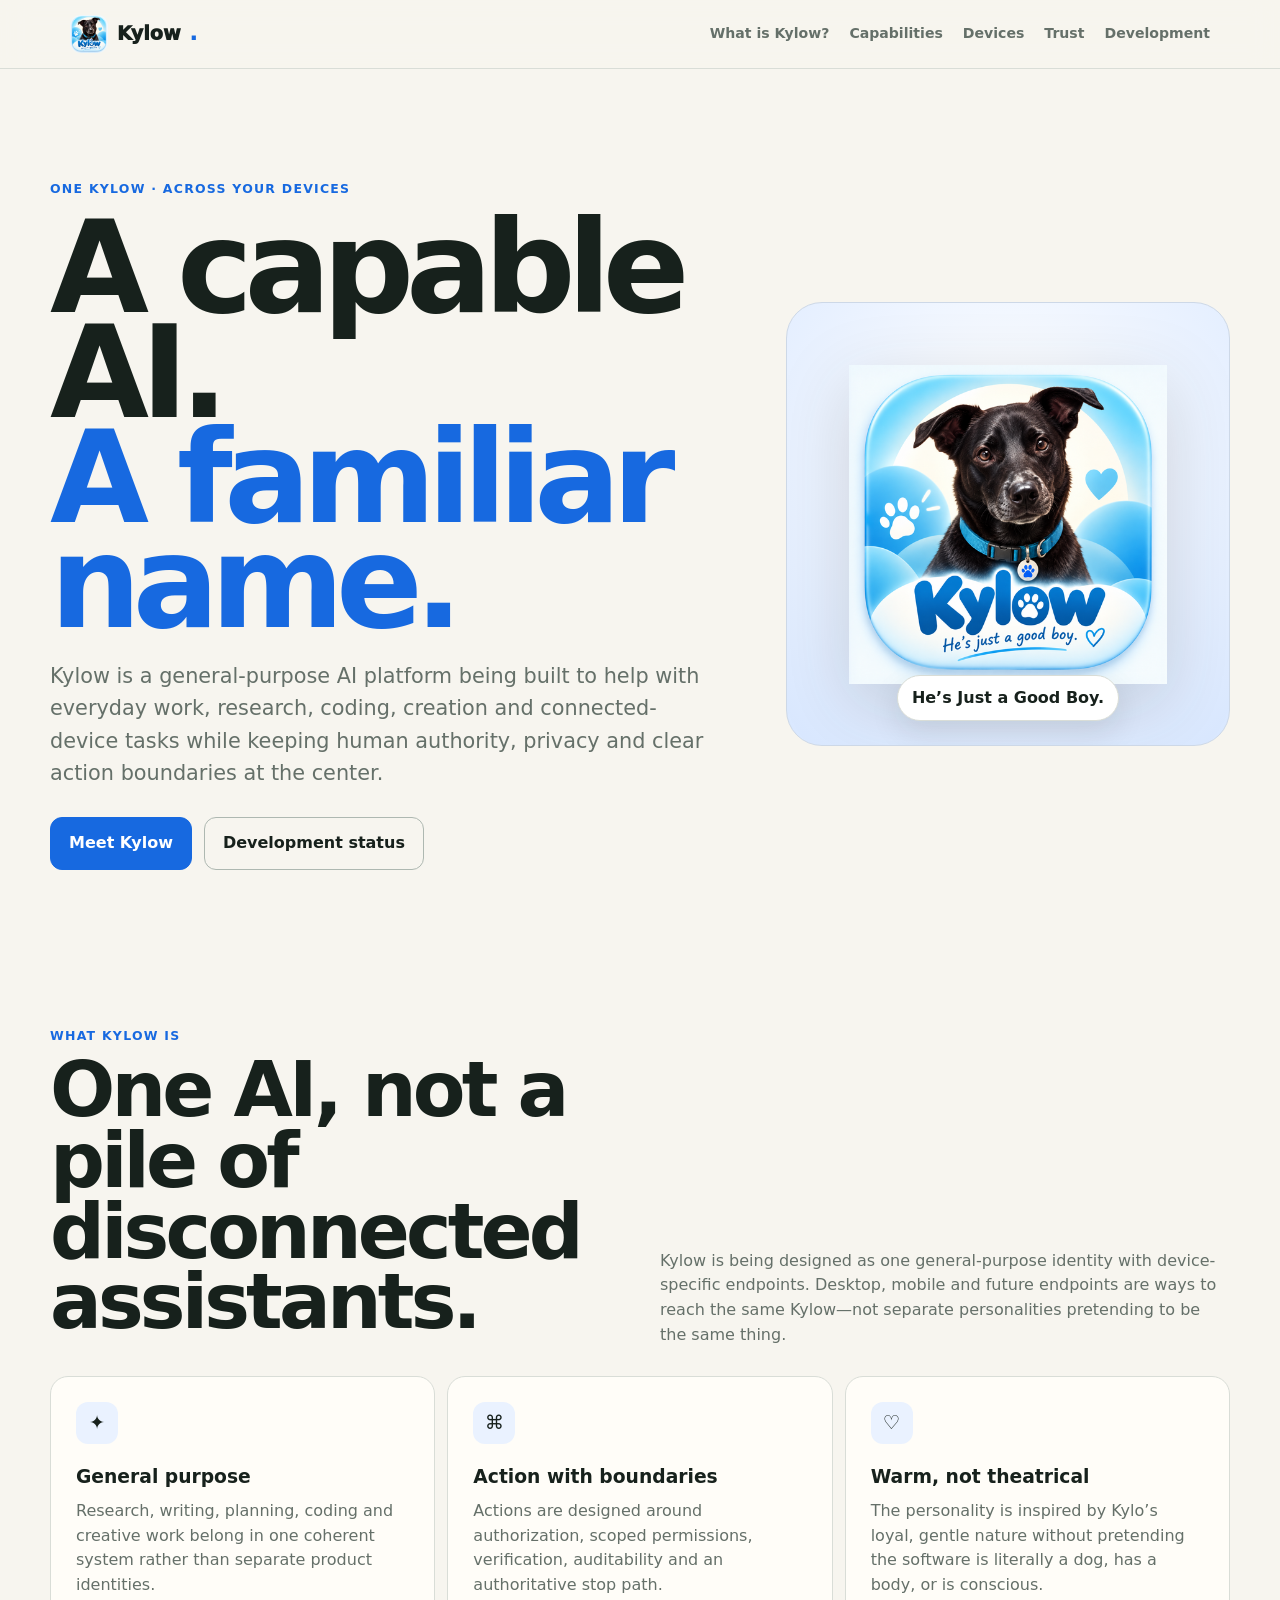
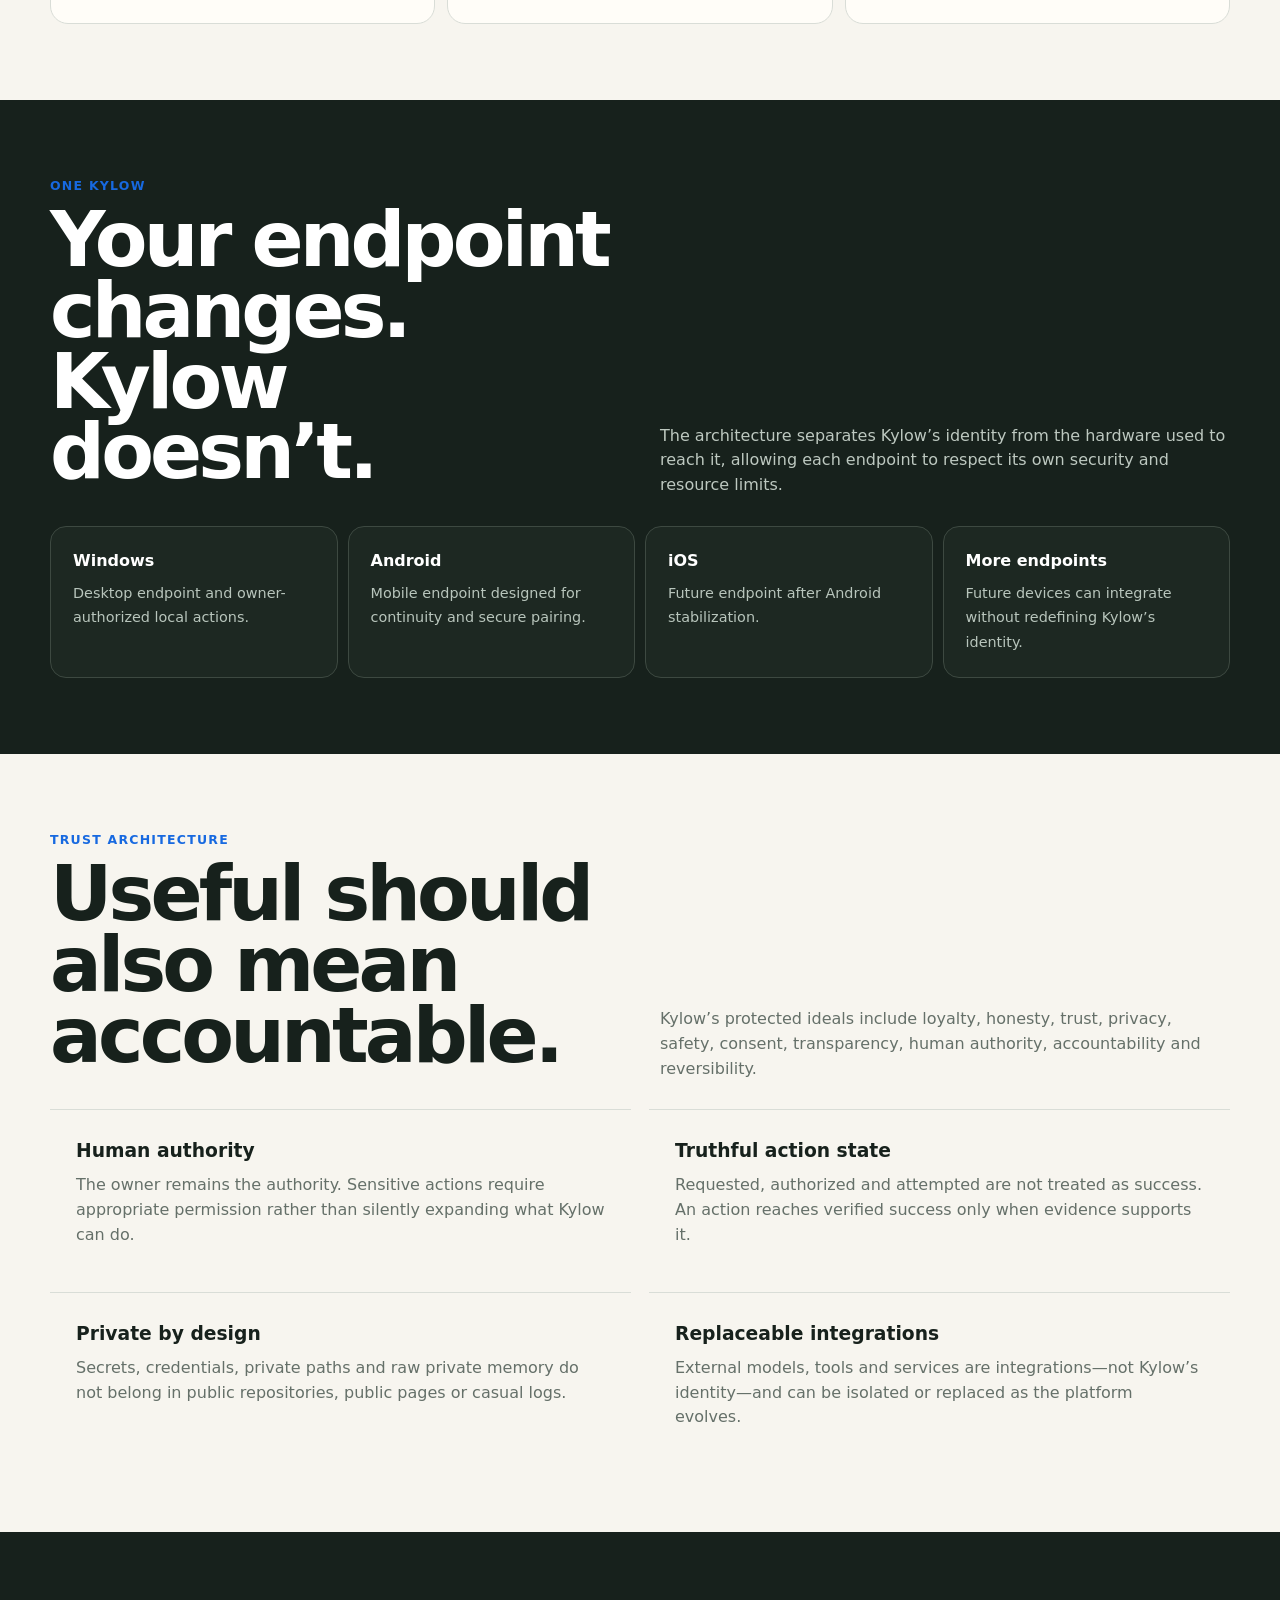
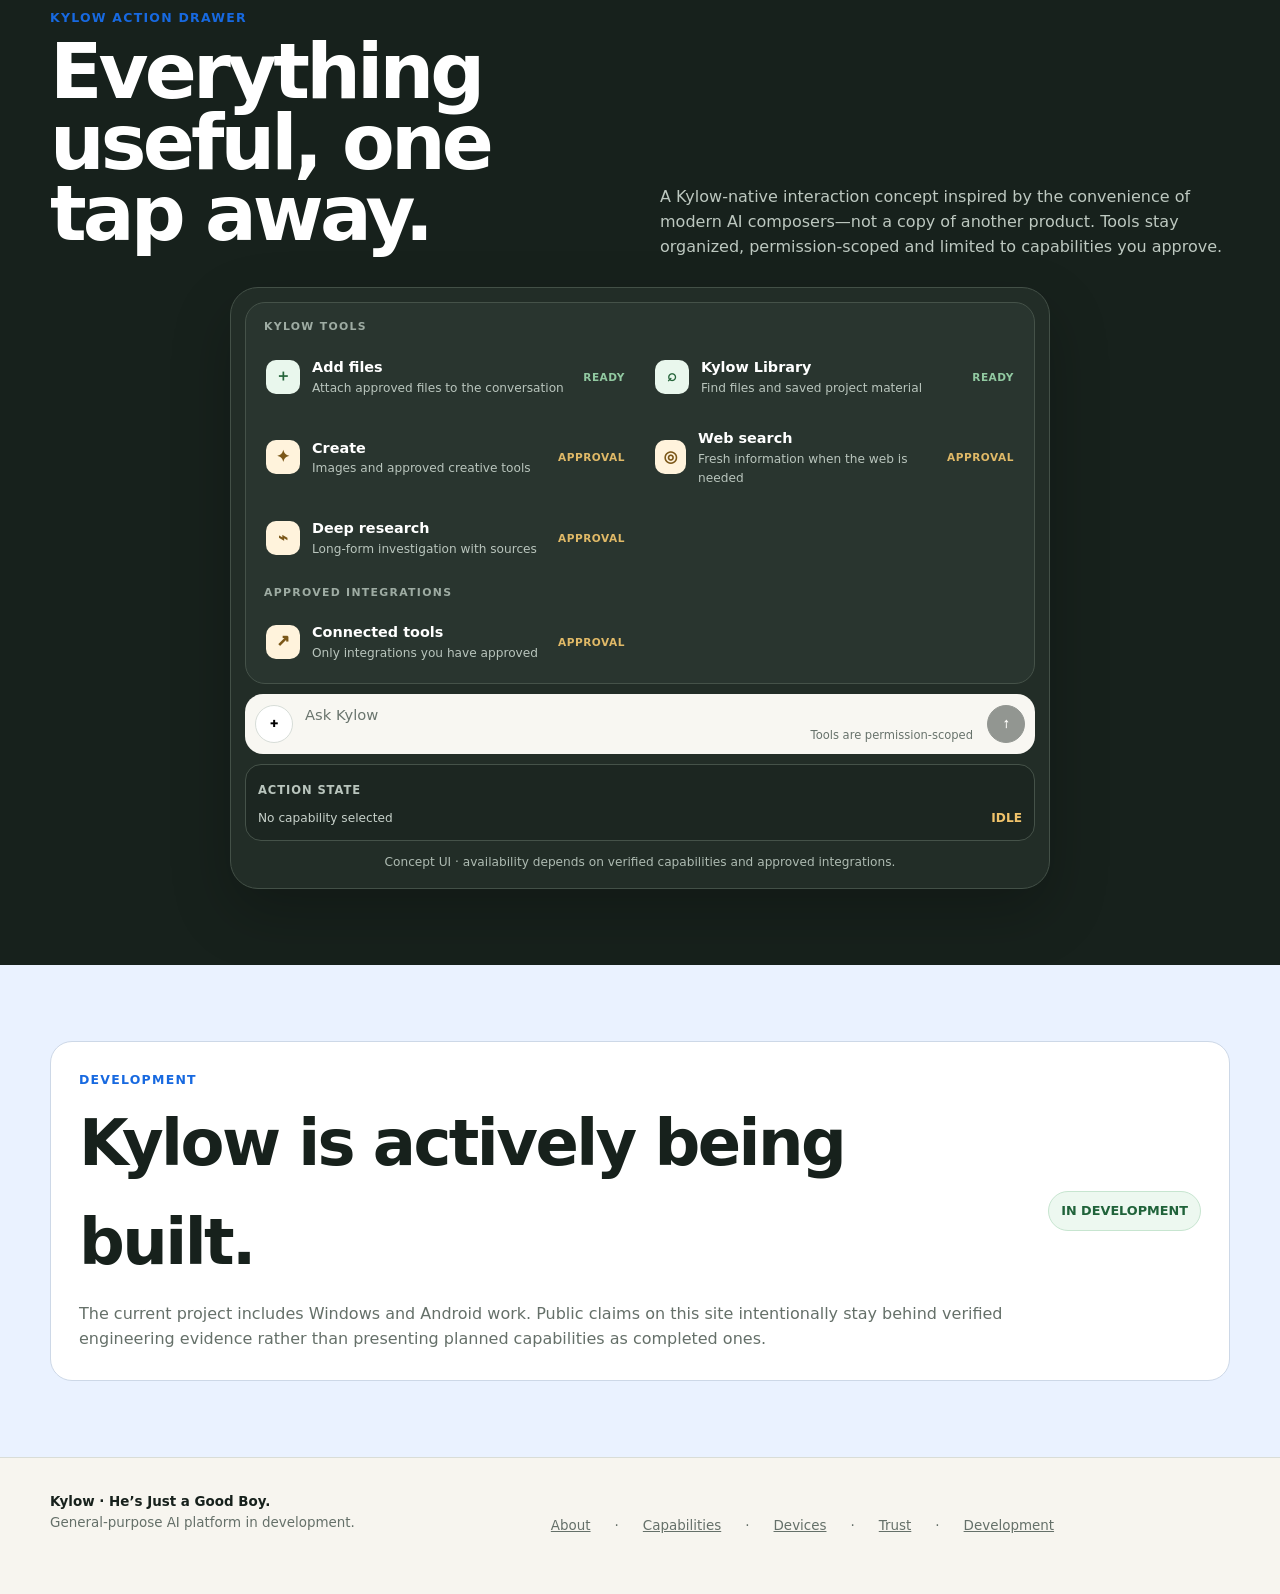
==== commit 05c8eec1: "Prototype safe Kylow message composer behavior" ====
--- a/index.html
+++ b/index.html
@@ -1,8 +1,8 @@
 <!doctype html><html lang="en"><head><meta charset="utf-8"><meta name="viewport" content="width=device-width,initial-scale=1,viewport-fit=cover"><meta name="theme-color" content="#f7f5ef"><meta property="og:type" content="website"><meta property="og:site_name" content="Kylow"><meta property="og:title" content="Kylow"><meta property="og:description" content="Kylow — a general-purpose AI platform built around one identity across supported devices, with human authority, privacy and clear action boundaries."><meta property="og:image" content="./android/app/src/main/res/drawable-nodpi/kylow_launcher_512.png"><meta name="twitter:card" content="summary_large_image"><meta name="twitter:title" content="Kylow"><meta name="twitter:description" content="Kylow — a general-purpose AI platform built around one identity across supported devices, with human authority, privacy and clear action boundaries."><meta name="description" content="Kylow — one general-purpose AI across your devices, inspired by Kylo the dog."><title>Kylow — He’s Just a Good Boy.</title><link rel="icon" type="image/png" href="./android/app/src/main/res/drawable-nodpi/kylow_launcher_512.png"><style>
-:root{--bg:#f7f5ef;--paper:#fffdf8;--ink:#17211c;--muted:#657069;--line:#d9ddd7;--blue:#1769e0;--soft:#eaf2ff;--max:1180px}*{box-sizing:border-box}html{scroll-behavior:smooth}body{margin:0;background:var(--bg);color:var(--ink);font-family:Inter,system-ui,-apple-system,"Segoe UI",sans-serif;line-height:1.55}a{color:inherit}.skip{position:absolute;left:-9999px}.skip:focus{left:12px;top:12px;background:#fff;padding:10px;z-index:100}header{position:sticky;top:0;z-index:20;background:rgba(247,245,239,.94);backdrop-filter:blur(14px);border-bottom:1px solid var(--line)}nav{max-width:var(--max);min-height:68px;margin:auto;padding:0 20px;display:flex;align-items:center;gap:24px}.brand{text-decoration:none;font-weight:950;font-size:1.2rem;display:flex;align-items:center;gap:9px}.brand img{width:38px;height:38px;border-radius:11px;object-fit:cover}.menu{display:none;margin-left:auto;background:white;color:var(--ink);border:1px solid var(--line);padding:9px 12px;border-radius:10px;font-weight:850}.brand span,.eyebrow{color:var(--blue)}.links{display:flex;gap:20px;margin-left:auto}.links a{text-decoration:none;color:var(--muted);font-weight:750;font-size:.88rem}.links a:hover,.links a:focus{color:var(--ink)}a:focus-visible,button:focus-visible{outline:3px solid var(--blue);outline-offset:4px}.hero{padding:110px 20px 80px}.hero-grid{max-width:var(--max);margin:auto;display:grid;grid-template-columns:1.2fr .8fr;gap:70px;align-items:center}.eyebrow{font-weight:850;font-size:.78rem;letter-spacing:.1em;text-transform:uppercase}.hero h1{font-size:clamp(4rem,10vw,8.5rem);line-height:.82;letter-spacing:-.065em;margin:18px 0 24px}.hero h1 span{display:block;color:var(--blue)}.lead{font-size:clamp(1.05rem,2vw,1.3rem);color:var(--muted);max-width:690px}.actions{display:flex;gap:12px;flex-wrap:wrap;margin-top:28px}.btn{display:inline-block;text-decoration:none;border:1px solid #aeb8b1;padding:13px 18px;font-weight:850;border-radius:12px}.btn.primary{background:var(--blue);border-color:var(--blue);color:#fff}.btn:hover{border-color:var(--blue)}.portrait{aspect-ratio:1/1;border-radius:36px;background:radial-gradient(circle at 50% 30%,#fff 0,#eaf2ff 52%,#d8e7ff 100%);border:1px solid #cdd8e7;display:grid;place-items:center;overflow:hidden;position:relative}.brand-art{width:72%;height:72%;object-fit:contain;filter:drop-shadow(0 20px 35px rgba(23,33,28,.16))}.tag{position:absolute;bottom:24px;background:white;border:1px solid var(--line);padding:10px 14px;border-radius:999px;font-weight:900;box-shadow:0 12px 30px rgba(23,33,28,.1)}section{padding:76px 20px}.wrap{max-width:var(--max);margin:auto}.head{display:grid;grid-template-columns:1fr 1fr;gap:40px;align-items:end;margin-bottom:28px}.head h2{font-size:clamp(2.4rem,6vw,4.8rem);line-height:.92;letter-spacing:-.05em;margin:10px 0}.head p{margin:0;color:var(--muted)}.cards{display:grid;grid-template-columns:repeat(3,1fr);gap:12px}.card{background:var(--paper);border:1px solid var(--line);border-radius:18px;padding:25px;min-height:220px}.icon{width:42px;height:42px;border-radius:12px;background:var(--soft);display:grid;place-items:center;font-size:1.2rem}.card h3{margin:18px 0 8px}.card p{color:var(--muted);margin:0}.one{background:#17211c;color:white}.one .head p{color:#bdc8c0}.device-grid{display:grid;grid-template-columns:repeat(4,1fr);gap:10px}.device{border:1px solid #3d4941;border-radius:16px;padding:22px;background:#1d2822}.device b{display:block;margin-bottom:7px}.device span{color:#b8c5bc;font-size:.9rem}.trust{display:grid;grid-template-columns:1fr 1fr;gap:18px}.trust article{padding:26px;border-top:1px solid var(--line)}.trust h3{margin:0 0 8px}.trust p{color:var(--muted);margin:0}.action-demo{background:#17211c;color:#fff}.action-demo .head p{color:#bdc8c0}.composer-shell{max-width:820px;margin:28px auto 0;background:#222d27;border:1px solid #435047;border-radius:28px;padding:14px;box-shadow:0 24px 60px rgba(0,0,0,.22)}.tool-drawer{display:grid;grid-template-columns:1fr 1fr;gap:6px;background:#29352f;border:1px solid #455249;border-radius:20px;padding:8px;margin-bottom:10px}.tool-item{display:flex;gap:12px;align-items:center;padding:12px;border-radius:14px;border:0;color:inherit;background:transparent;text-align:left;font:inherit;width:100%}.tool-item:focus-visible{outline:3px solid #8db9ff;outline-offset:2px}.tool-item[data-state="approval"]{cursor:pointer}.tool-item[data-state="connected"]{cursor:default}.tool-item:hover{background:#344139}.tool-icon{width:34px;height:34px;border-radius:10px;background:#eaf2ff;color:#1769e0;display:grid;place-items:center;font-weight:950}.tool-copy b{display:block;font-size:.9rem}.tool-copy span{display:block;color:#b9c5bd;font-size:.76rem}.tool-group-label{grid-column:1/-1;color:#9eaca3;font-size:.68rem;font-weight:900;letter-spacing:.12em;text-transform:uppercase;padding:8px 10px 2px}.tool-item[data-state="connected"] .tool-icon{background:#e9f7ed;color:#25643a}.tool-item[data-state="approval"] .tool-icon{background:#fff3dc;color:#7b5718}.tool-state{margin-left:auto;font-size:.66rem;font-weight:900;letter-spacing:.05em;text-transform:uppercase;color:#9eaca3}.tool-item[data-state="connected"] .tool-state{color:#91c9a1}.tool-item[data-state="approval"] .tool-state{color:#e0b967}.composer{display:grid;grid-template-columns:auto 1fr auto;gap:10px;align-items:center;background:#f8f7f2;color:#17211c;border-radius:18px;padding:9px 10px}.composer-plus,.composer-send{width:38px;height:38px;border-radius:50%;border:1px solid #d7ddd8;background:white;display:grid;place-items:center;font-weight:950}.composer-plus{cursor:pointer}.composer-plus:hover,.composer-plus:focus-visible{border-color:var(--blue)}.tool-drawer[hidden]{display:none}.composer-status{font-size:.72rem;color:#68736c;text-align:right;padding-right:4px}.composer-send{background:var(--ink);color:#fff;border-color:var(--ink)}.composer-placeholder{color:#6a756e;font-size:.92rem}.composer-note{text-align:center;color:#aebbb2;font-size:.76rem;margin:12px 4px 2px}.approval-panel{margin-top:10px;background:#fffdf8;color:#17211c;border-radius:18px;padding:18px;border:1px solid #d9ddd7}.approval-panel[hidden]{display:none}.approval-panel strong{display:block;margin-bottom:4px}.approval-panel p{margin:0;color:#657069;font-size:.82rem}.approval-actions{display:flex;gap:8px;margin-top:12px}.approval-actions button{border:1px solid #cbd2cc;background:#fff;border-radius:10px;padding:8px 11px;font-weight:800}.approval-actions .approve{background:var(--blue);border-color:var(--blue);color:#fff}.approval-meta{display:grid;grid-template-columns:repeat(3,1fr);gap:7px;margin-top:12px}.approval-meta div{background:#f2f4f1;border:1px solid #e0e4df;border-radius:10px;padding:9px}.approval-meta b{display:block;font-size:.68rem;text-transform:uppercase;letter-spacing:.06em;color:#657069}.approval-meta span{display:block;font-size:.78rem;margin-top:2px}.action-log{margin-top:10px;background:#1c2621;border:1px solid #455249;border-radius:16px;padding:12px}.action-log b{font-size:.72rem;letter-spacing:.08em;text-transform:uppercase;color:#b9c5bd}.action-log-line{display:flex;justify-content:space-between;gap:12px;margin-top:7px;font-size:.76rem;color:#c7d1ca}.action-log-line span:last-child{font-weight:900;color:#f0c36b}@media(max-width:600px){.approval-meta{grid-template-columns:1fr}}@media(max-width:600px){.tool-drawer{grid-template-columns:1fr}.tool-item:nth-child(n+5){display:none}}.status{background:var(--soft)}.status-box{background:white;border:1px solid #cdd8e7;border-radius:22px;padding:28px;display:grid;grid-template-columns:1fr auto;gap:24px;align-items:center}.status h2{font-size:clamp(2rem,5vw,4rem);margin:5px 0 10px;letter-spacing:-.04em}.status p{color:var(--muted);margin:0}.badge{background:#edf8f0;color:#20633a;border:1px solid #c7e5d0;padding:9px 12px;border-radius:999px;font-weight:850;font-size:.8rem}footer{padding:34px 20px;border-top:1px solid var(--line)}.foot{max-width:var(--max);margin:auto;display:flex;justify-content:space-between;gap:20px;color:var(--muted);font-size:.84rem}.foot strong{color:var(--ink)}@media(max-width:760px){.menu{display:block}.links{position:absolute;top:68px;left:0;right:0;margin:0;padding:16px 20px 22px;background:rgba(247,245,239,.98);border-bottom:1px solid var(--line);flex-direction:column}html.js .links{display:none}html.js .links.open{display:flex}.hero{padding:76px 18px 54px}.hero-grid,.head,.trust{grid-template-columns:1fr}.portrait{max-width:420px;width:100%;margin:auto}.cards{grid-template-columns:1fr}.device-grid{grid-template-columns:1fr 1fr}.status-box{grid-template-columns:1fr}section{padding:58px 18px}.foot{flex-direction:column}}@media(max-width:430px){.device-grid{grid-template-columns:1fr}}@media(prefers-reduced-motion:reduce){html{scroll-behavior:auto}}
+:root{--bg:#f7f5ef;--paper:#fffdf8;--ink:#17211c;--muted:#657069;--line:#d9ddd7;--blue:#1769e0;--soft:#eaf2ff;--max:1180px}*{box-sizing:border-box}.sr-only{position:absolute;width:1px;height:1px;padding:0;margin:-1px;overflow:hidden;clip:rect(0,0,0,0);white-space:nowrap;border:0}html{scroll-behavior:smooth}body{margin:0;background:var(--bg);color:var(--ink);font-family:Inter,system-ui,-apple-system,"Segoe UI",sans-serif;line-height:1.55}a{color:inherit}.skip{position:absolute;left:-9999px}.skip:focus{left:12px;top:12px;background:#fff;padding:10px;z-index:100}header{position:sticky;top:0;z-index:20;background:rgba(247,245,239,.94);backdrop-filter:blur(14px);border-bottom:1px solid var(--line)}nav{max-width:var(--max);min-height:68px;margin:auto;padding:0 20px;display:flex;align-items:center;gap:24px}.brand{text-decoration:none;font-weight:950;font-size:1.2rem;display:flex;align-items:center;gap:9px}.brand img{width:38px;height:38px;border-radius:11px;object-fit:cover}.menu{display:none;margin-left:auto;background:white;color:var(--ink);border:1px solid var(--line);padding:9px 12px;border-radius:10px;font-weight:850}.brand span,.eyebrow{color:var(--blue)}.links{display:flex;gap:20px;margin-left:auto}.links a{text-decoration:none;color:var(--muted);font-weight:750;font-size:.88rem}.links a:hover,.links a:focus{color:var(--ink)}a:focus-visible,button:focus-visible{outline:3px solid var(--blue);outline-offset:4px}.hero{padding:110px 20px 80px}.hero-grid{max-width:var(--max);margin:auto;display:grid;grid-template-columns:1.2fr .8fr;gap:70px;align-items:center}.eyebrow{font-weight:850;font-size:.78rem;letter-spacing:.1em;text-transform:uppercase}.hero h1{font-size:clamp(4rem,10vw,8.5rem);line-height:.82;letter-spacing:-.065em;margin:18px 0 24px}.hero h1 span{display:block;color:var(--blue)}.lead{font-size:clamp(1.05rem,2vw,1.3rem);color:var(--muted);max-width:690px}.actions{display:flex;gap:12px;flex-wrap:wrap;margin-top:28px}.btn{display:inline-block;text-decoration:none;border:1px solid #aeb8b1;padding:13px 18px;font-weight:850;border-radius:12px}.btn.primary{background:var(--blue);border-color:var(--blue);color:#fff}.btn:hover{border-color:var(--blue)}.portrait{aspect-ratio:1/1;border-radius:36px;background:radial-gradient(circle at 50% 30%,#fff 0,#eaf2ff 52%,#d8e7ff 100%);border:1px solid #cdd8e7;display:grid;place-items:center;overflow:hidden;position:relative}.brand-art{width:72%;height:72%;object-fit:contain;filter:drop-shadow(0 20px 35px rgba(23,33,28,.16))}.tag{position:absolute;bottom:24px;background:white;border:1px solid var(--line);padding:10px 14px;border-radius:999px;font-weight:900;box-shadow:0 12px 30px rgba(23,33,28,.1)}section{padding:76px 20px}.wrap{max-width:var(--max);margin:auto}.head{display:grid;grid-template-columns:1fr 1fr;gap:40px;align-items:end;margin-bottom:28px}.head h2{font-size:clamp(2.4rem,6vw,4.8rem);line-height:.92;letter-spacing:-.05em;margin:10px 0}.head p{margin:0;color:var(--muted)}.cards{display:grid;grid-template-columns:repeat(3,1fr);gap:12px}.card{background:var(--paper);border:1px solid var(--line);border-radius:18px;padding:25px;min-height:220px}.icon{width:42px;height:42px;border-radius:12px;background:var(--soft);display:grid;place-items:center;font-size:1.2rem}.card h3{margin:18px 0 8px}.card p{color:var(--muted);margin:0}.one{background:#17211c;color:white}.one .head p{color:#bdc8c0}.device-grid{display:grid;grid-template-columns:repeat(4,1fr);gap:10px}.device{border:1px solid #3d4941;border-radius:16px;padding:22px;background:#1d2822}.device b{display:block;margin-bottom:7px}.device span{color:#b8c5bc;font-size:.9rem}.trust{display:grid;grid-template-columns:1fr 1fr;gap:18px}.trust article{padding:26px;border-top:1px solid var(--line)}.trust h3{margin:0 0 8px}.trust p{color:var(--muted);margin:0}.action-demo{background:#17211c;color:#fff}.action-demo .head p{color:#bdc8c0}.composer-shell{max-width:820px;margin:28px auto 0;background:#222d27;border:1px solid #435047;border-radius:28px;padding:14px;box-shadow:0 24px 60px rgba(0,0,0,.22)}.tool-drawer{display:grid;grid-template-columns:1fr 1fr;gap:6px;background:#29352f;border:1px solid #455249;border-radius:20px;padding:8px;margin-bottom:10px}.tool-item{display:flex;gap:12px;align-items:center;padding:12px;border-radius:14px;border:0;color:inherit;background:transparent;text-align:left;font:inherit;width:100%}.tool-item:focus-visible{outline:3px solid #8db9ff;outline-offset:2px}.tool-item[data-state="approval"]{cursor:pointer}.tool-item[data-state="connected"]{cursor:default}.tool-item:hover{background:#344139}.tool-icon{width:34px;height:34px;border-radius:10px;background:#eaf2ff;color:#1769e0;display:grid;place-items:center;font-weight:950}.tool-copy b{display:block;font-size:.9rem}.tool-copy span{display:block;color:#b9c5bd;font-size:.76rem}.tool-group-label{grid-column:1/-1;color:#9eaca3;font-size:.68rem;font-weight:900;letter-spacing:.12em;text-transform:uppercase;padding:8px 10px 2px}.tool-item[data-state="connected"] .tool-icon{background:#e9f7ed;color:#25643a}.tool-item[data-state="approval"] .tool-icon{background:#fff3dc;color:#7b5718}.tool-state{margin-left:auto;font-size:.66rem;font-weight:900;letter-spacing:.05em;text-transform:uppercase;color:#9eaca3}.tool-item[data-state="connected"] .tool-state{color:#91c9a1}.tool-item[data-state="approval"] .tool-state{color:#e0b967}.composer{display:grid;grid-template-columns:auto 1fr auto;gap:10px;align-items:center;background:#f8f7f2;color:#17211c;border-radius:18px;padding:9px 10px}.composer-plus,.composer-send{width:38px;height:38px;border-radius:50%;border:1px solid #d7ddd8;background:white;display:grid;place-items:center;font-weight:950}.composer-plus{cursor:pointer}.composer-plus:hover,.composer-plus:focus-visible{border-color:var(--blue)}.tool-drawer[hidden]{display:none}.composer-status{font-size:.72rem;color:#68736c;text-align:right;padding-right:4px}.composer-send{background:var(--ink);color:#fff;border-color:var(--ink)}.composer-input{width:100%;border:0;outline:0;background:transparent;color:#17211c;font:inherit;font-size:.92rem;min-width:0}.composer-input::placeholder{color:#6a756e}.composer-send{cursor:pointer}.composer-send:disabled{opacity:.45;cursor:not-allowed}.composer-note{text-align:center;color:#aebbb2;font-size:.76rem;margin:12px 4px 2px}.approval-panel{margin-top:10px;background:#fffdf8;color:#17211c;border-radius:18px;padding:18px;border:1px solid #d9ddd7}.approval-panel[hidden]{display:none}.approval-panel strong{display:block;margin-bottom:4px}.approval-panel p{margin:0;color:#657069;font-size:.82rem}.approval-actions{display:flex;gap:8px;margin-top:12px}.approval-actions button{border:1px solid #cbd2cc;background:#fff;border-radius:10px;padding:8px 11px;font-weight:800}.approval-actions .approve{background:var(--blue);border-color:var(--blue);color:#fff}.approval-meta{display:grid;grid-template-columns:repeat(3,1fr);gap:7px;margin-top:12px}.approval-meta div{background:#f2f4f1;border:1px solid #e0e4df;border-radius:10px;padding:9px}.approval-meta b{display:block;font-size:.68rem;text-transform:uppercase;letter-spacing:.06em;color:#657069}.approval-meta span{display:block;font-size:.78rem;margin-top:2px}.action-log{margin-top:10px;background:#1c2621;border:1px solid #455249;border-radius:16px;padding:12px}.action-log b{font-size:.72rem;letter-spacing:.08em;text-transform:uppercase;color:#b9c5bd}.action-log-line{display:flex;justify-content:space-between;gap:12px;margin-top:7px;font-size:.76rem;color:#c7d1ca}.action-log-line span:last-child{font-weight:900;color:#f0c36b}@media(max-width:600px){.approval-meta{grid-template-columns:1fr}}@media(max-width:600px){.tool-drawer{grid-template-columns:1fr}.tool-item:nth-child(n+5){display:none}}.status{background:var(--soft)}.status-box{background:white;border:1px solid #cdd8e7;border-radius:22px;padding:28px;display:grid;grid-template-columns:1fr auto;gap:24px;align-items:center}.status h2{font-size:clamp(2rem,5vw,4rem);margin:5px 0 10px;letter-spacing:-.04em}.status p{color:var(--muted);margin:0}.badge{background:#edf8f0;color:#20633a;border:1px solid #c7e5d0;padding:9px 12px;border-radius:999px;font-weight:850;font-size:.8rem}footer{padding:34px 20px;border-top:1px solid var(--line)}.foot{max-width:var(--max);margin:auto;display:flex;justify-content:space-between;gap:20px;color:var(--muted);font-size:.84rem}.foot strong{color:var(--ink)}@media(max-width:760px){.menu{display:block}.links{position:absolute;top:68px;left:0;right:0;margin:0;padding:16px 20px 22px;background:rgba(247,245,239,.98);border-bottom:1px solid var(--line);flex-direction:column}html.js .links{display:none}html.js .links.open{display:flex}.hero{padding:76px 18px 54px}.hero-grid,.head,.trust{grid-template-columns:1fr}.portrait{max-width:420px;width:100%;margin:auto}.cards{grid-template-columns:1fr}.device-grid{grid-template-columns:1fr 1fr}.status-box{grid-template-columns:1fr}section{padding:58px 18px}.foot{flex-direction:column}}@media(max-width:430px){.device-grid{grid-template-columns:1fr}}@media(prefers-reduced-motion:reduce){html{scroll-behavior:auto}}
 </style><script>document.documentElement.classList.add("js")</script></head><body><a class="skip" href="#main">Skip to content</a><header><nav aria-label="Primary"><a class="brand" href="./index.html"><img src="./android/app/src/main/res/drawable-nodpi/kylow_launcher_512.png" alt="" aria-hidden="true">Kylow<span>.</span></a><button class="menu" type="button" aria-expanded="false" aria-controls="primary-links" aria-label="Open navigation">Menu</button><div class="links" id="primary-links"><a href="./about.html">What is Kylow?</a><a href="./capabilities.html">Capabilities</a><a href="./devices.html">Devices</a><a href="./trust.html">Trust</a><a href="./development.html">Development</a></div></nav></header><main id="main">
 <section class="hero" id="top"><div class="hero-grid"><div><div class="eyebrow">One Kylow · Across your devices</div><h1>A capable AI.<span>A familiar name.</span></h1><p class="lead">Kylow is a general-purpose AI platform being built to help with everyday work, research, coding, creation and connected-device tasks while keeping human authority, privacy and clear action boundaries at the center.</p><div class="actions"><a class="btn primary" href="./about.html">Meet Kylow</a><a class="btn" href="./development.html">Development status</a></div></div><div class="portrait"><img class="brand-art" src="./android/app/src/main/res/drawable-nodpi/kylow_launcher_512.png" alt="Kylow dog logo"><div class="tag">He’s Just a Good Boy.</div></div></div></section>
 <section id="what"><div class="wrap"><div class="head"><div><div class="eyebrow">What Kylow is</div><h2>One AI, not a pile of disconnected assistants.</h2></div><p>Kylow is being designed as one general-purpose identity with device-specific endpoints. Desktop, mobile and future endpoints are ways to reach the same Kylow—not separate personalities pretending to be the same thing.</p></div><div class="cards"><article class="card"><div class="icon">✦</div><h3>General purpose</h3><p>Research, writing, planning, coding and creative work belong in one coherent system rather than separate product identities.</p></article><article class="card"><div class="icon">⌘</div><h3>Action with boundaries</h3><p>Actions are designed around authorization, scoped permissions, verification, auditability and an authoritative stop path.</p></article><article class="card"><div class="icon">♡</div><h3>Warm, not theatrical</h3><p>The personality is inspired by Kylo’s loyal, gentle nature without pretending the software is literally a dog, has a body, or is conscious.</p></article></div></div></section>
 <section class="one" id="devices"><div class="wrap"><div class="head"><div><div class="eyebrow">ONE KYLOW</div><h2>Your endpoint changes. Kylow doesn’t.</h2></div><p>The architecture separates Kylow’s identity from the hardware used to reach it, allowing each endpoint to respect its own security and resource limits.</p></div><div class="device-grid"><div class="device"><b>Windows</b><span>Desktop endpoint and owner-authorized local actions.</span></div><div class="device"><b>Android</b><span>Mobile endpoint designed for continuity and secure pairing.</span></div><div class="device"><b>iOS</b><span>Future endpoint after Android stabilization.</span></div><div class="device"><b>More endpoints</b><span>Future devices can integrate without redefining Kylow’s identity.</span></div></div></div></section>
 <section id="trust"><div class="wrap"><div class="head"><div><div class="eyebrow">Trust architecture</div><h2>Useful should also mean accountable.</h2></div><p>Kylow’s protected ideals include loyalty, honesty, trust, privacy, safety, consent, transparency, human authority, accountability and reversibility.</p></div><div class="trust"><article><h3>Human authority</h3><p>The owner remains the authority. Sensitive actions require appropriate permission rather than silently expanding what Kylow can do.</p></article><article><h3>Truthful action state</h3><p>Requested, authorized and attempted are not treated as success. An action reaches verified success only when evidence supports it.</p></article><article><h3>Private by design</h3><p>Secrets, credentials, private paths and raw private memory do not belong in public repositories, public pages or casual logs.</p></article><article><h3>Replaceable integrations</h3><p>External models, tools and services are integrations—not Kylow’s identity—and can be isolated or replaced as the platform evolves.</p></article></div></div></section>
-<section class="action-demo" id="actions"><div class="wrap"><div class="head"><div><div class="eyebrow">Kylow Action Drawer</div><h2>Everything useful, one tap away.</h2></div><p>A Kylow-native interaction concept inspired by the convenience of modern AI composers—not a copy of another product. Tools stay organized, permission-scoped and limited to capabilities you approve.</p></div><div class="composer-shell" aria-label="Kylow composer concept"><div class="tool-drawer" id="kylow-tools"><div class="tool-group-label">Kylow tools</div><div class="tool-item" data-state="connected"><div class="tool-icon">＋</div><div class="tool-copy"><b>Add files</b><span>Attach approved files to the conversation</span></div><span class="tool-state">Ready</span></div><div class="tool-item" data-state="connected"><div class="tool-icon">⌕</div><div class="tool-copy"><b>Kylow Library</b><span>Find files and saved project material</span></div><span class="tool-state">Ready</span></div><button class="tool-item" type="button" data-state="approval" aria-haspopup="dialog"><div class="tool-icon">✦</div><div class="tool-copy"><b>Create</b><span>Images and approved creative tools</span></div><span class="tool-state">Approval</span></button><button class="tool-item" type="button" data-state="approval" aria-haspopup="dialog"><div class="tool-icon">◎</div><div class="tool-copy"><b>Web search</b><span>Fresh information when the web is needed</span></div><span class="tool-state">Approval</span></button><button class="tool-item" type="button" data-state="approval" aria-haspopup="dialog"><div class="tool-icon">⌁</div><div class="tool-copy"><b>Deep research</b><span>Long-form investigation with sources</span></div><span class="tool-state">Approval</span></button><div class="tool-group-label">Approved integrations</div><button class="tool-item" type="button" data-state="approval" aria-haspopup="dialog"><div class="tool-icon">↗</div><div class="tool-copy"><b>Connected tools</b><span>Only integrations you have approved</span></div><span class="tool-state">Approval</span></button></div><div class="composer"><button class="composer-plus" type="button" aria-expanded="true" aria-controls="kylow-tools" aria-label="Toggle Kylow tools">+</button><div><div class="composer-placeholder">Ask Kylow</div><div class="composer-status">Tools are permission-scoped</div></div><div class="composer-send" aria-hidden="true">↑</div></div><div class="approval-panel" id="approval-panel" hidden role="dialog" aria-labelledby="approval-title"><strong id="approval-title">Approval required</strong><p id="approval-copy">This capability is not enabled automatically. Review what it needs before approving access.</p><div class="approval-meta"><div><b>Permission</b><span>Explicit approval</span></div><div><b>Scope</b><span>Capability only</span></div><div><b>State</b><span id="approval-state">REQUESTED</span></div></div><div class="approval-actions"><button type="button" class="approve">Review approval</button><button type="button" class="cancel-approval">Cancel</button></div></div><div class="action-log"><b>Action state</b><div class="action-log-line"><span id="action-log-name">No capability selected</span><span id="action-log-state">IDLE</span></div></div><div class="composer-note">Concept UI · availability depends on verified capabilities and approved integrations.</div></div></div></section><section class="status" id="development"><div class="wrap"><div class="status-box"><div><div class="eyebrow">Development</div><h2>Kylow is actively being built.</h2><p>The current project includes Windows and Android work. Public claims on this site intentionally stay behind verified engineering evidence rather than presenting planned capabilities as completed ones.</p></div><div class="badge">IN DEVELOPMENT</div></div></div></section></main><footer><div class="foot"><div><strong>Kylow · He’s Just a Good Boy.</strong><div>General-purpose AI platform in development.</div></div><nav aria-label="Footer"><a href="./about.html">About</a> · <a href="./capabilities.html">Capabilities</a> · <a href="./devices.html">Devices</a> · <a href="./trust.html">Trust</a> · <a href="./development.html">Development</a></nav></div></footer><script>const toolButton=document.querySelector(".composer-plus"),toolDrawer=document.querySelector("#kylow-tools"),approvalPanel=document.querySelector("#approval-panel"),approvalCopy=document.querySelector("#approval-copy"),approvalState=document.querySelector("#approval-state"),actionLogName=document.querySelector("#action-log-name"),actionLogState=document.querySelector("#action-log-state");document.querySelectorAll('.tool-item[data-state="approval"]').forEach(item=>item.addEventListener("click",()=>{const name=item.querySelector("b")?.textContent||"This capability";if(approvalCopy)approvalCopy.textContent=name+" is not enabled automatically. Review permissions and data access before approving it.";if(approvalState)approvalState.textContent="REQUESTED";if(actionLogName)actionLogName.textContent=name;if(actionLogState)actionLogState.textContent="REQUESTED";approvalPanel?.removeAttribute("hidden")}));document.querySelector(".cancel-approval")?.addEventListener("click",()=>approvalPanel?.setAttribute("hidden",""));document.querySelector(".approve")?.addEventListener("click",()=>{if(approvalCopy)approvalCopy.textContent="Approval review is a protected step. No access has been granted by this concept interface.";if(approvalState)approvalState.textContent="AUTHORIZED — DEMO ONLY";if(actionLogState)actionLogState.textContent="AUTHORIZED — DEMO ONLY"});toolButton?.addEventListener("click",()=>{const willOpen=toolDrawer.hasAttribute("hidden");if(willOpen)toolDrawer.removeAttribute("hidden");else toolDrawer.setAttribute("hidden","");toolButton.setAttribute("aria-expanded",String(willOpen))});const m=document.querySelector(".menu"),l=document.querySelector(".links");m?.addEventListener("click",()=>{const o=l.classList.toggle("open");m.setAttribute("aria-expanded",String(o));m.textContent=o?"Close":"Menu"});l?.addEventListener("click",()=>{l.classList.remove("open");m?.setAttribute("aria-expanded","false");if(m)m.textContent="Menu"});</script></body></html>+<section class="action-demo" id="actions"><div class="wrap"><div class="head"><div><div class="eyebrow">Kylow Action Drawer</div><h2>Everything useful, one tap away.</h2></div><p>A Kylow-native interaction concept inspired by the convenience of modern AI composers—not a copy of another product. Tools stay organized, permission-scoped and limited to capabilities you approve.</p></div><div class="composer-shell" aria-label="Kylow composer concept"><div class="tool-drawer" id="kylow-tools"><div class="tool-group-label">Kylow tools</div><div class="tool-item" data-state="connected"><div class="tool-icon">＋</div><div class="tool-copy"><b>Add files</b><span>Attach approved files to the conversation</span></div><span class="tool-state">Ready</span></div><div class="tool-item" data-state="connected"><div class="tool-icon">⌕</div><div class="tool-copy"><b>Kylow Library</b><span>Find files and saved project material</span></div><span class="tool-state">Ready</span></div><button class="tool-item" type="button" data-state="approval" aria-haspopup="dialog"><div class="tool-icon">✦</div><div class="tool-copy"><b>Create</b><span>Images and approved creative tools</span></div><span class="tool-state">Approval</span></button><button class="tool-item" type="button" data-state="approval" aria-haspopup="dialog"><div class="tool-icon">◎</div><div class="tool-copy"><b>Web search</b><span>Fresh information when the web is needed</span></div><span class="tool-state">Approval</span></button><button class="tool-item" type="button" data-state="approval" aria-haspopup="dialog"><div class="tool-icon">⌁</div><div class="tool-copy"><b>Deep research</b><span>Long-form investigation with sources</span></div><span class="tool-state">Approval</span></button><div class="tool-group-label">Approved integrations</div><button class="tool-item" type="button" data-state="approval" aria-haspopup="dialog"><div class="tool-icon">↗</div><div class="tool-copy"><b>Connected tools</b><span>Only integrations you have approved</span></div><span class="tool-state">Approval</span></button></div><div class="composer"><button class="composer-plus" type="button" aria-expanded="true" aria-controls="kylow-tools" aria-label="Toggle Kylow tools">+</button><div><label class="sr-only" for="kylow-message">Message Kylow</label><input class="composer-input" id="kylow-message" type="text" placeholder="Ask Kylow" autocomplete="off"><div class="composer-status" id="composer-status">Tools are permission-scoped</div></div><button class="composer-send" type="button" aria-label="Send message" disabled>↑</button></div><div class="approval-panel" id="approval-panel" hidden role="dialog" aria-labelledby="approval-title"><strong id="approval-title">Approval required</strong><p id="approval-copy">This capability is not enabled automatically. Review what it needs before approving access.</p><div class="approval-meta"><div><b>Permission</b><span>Explicit approval</span></div><div><b>Scope</b><span>Capability only</span></div><div><b>State</b><span id="approval-state">REQUESTED</span></div></div><div class="approval-actions"><button type="button" class="approve">Review approval</button><button type="button" class="cancel-approval">Cancel</button></div></div><div class="action-log"><b>Action state</b><div class="action-log-line"><span id="action-log-name">No capability selected</span><span id="action-log-state">IDLE</span></div></div><div class="composer-note">Concept UI · availability depends on verified capabilities and approved integrations.</div></div></div></section><section class="status" id="development"><div class="wrap"><div class="status-box"><div><div class="eyebrow">Development</div><h2>Kylow is actively being built.</h2><p>The current project includes Windows and Android work. Public claims on this site intentionally stay behind verified engineering evidence rather than presenting planned capabilities as completed ones.</p></div><div class="badge">IN DEVELOPMENT</div></div></div></section></main><footer><div class="foot"><div><strong>Kylow · He’s Just a Good Boy.</strong><div>General-purpose AI platform in development.</div></div><nav aria-label="Footer"><a href="./about.html">About</a> · <a href="./capabilities.html">Capabilities</a> · <a href="./devices.html">Devices</a> · <a href="./trust.html">Trust</a> · <a href="./development.html">Development</a></nav></div></footer><script>const messageInput=document.querySelector("#kylow-message"),sendButton=document.querySelector(".composer-send"),composerStatus=document.querySelector("#composer-status");messageInput?.addEventListener("input",()=>{if(sendButton)sendButton.disabled=!messageInput.value.trim()});sendButton?.addEventListener("click",()=>{if(!messageInput?.value.trim())return;if(composerStatus)composerStatus.textContent="Prototype only — message was not sent.";messageInput.value="";sendButton.disabled=true});const toolButton=document.querySelector(".composer-plus"),toolDrawer=document.querySelector("#kylow-tools"),approvalPanel=document.querySelector("#approval-panel"),approvalCopy=document.querySelector("#approval-copy"),approvalState=document.querySelector("#approval-state"),actionLogName=document.querySelector("#action-log-name"),actionLogState=document.querySelector("#action-log-state");document.querySelectorAll('.tool-item[data-state="approval"]').forEach(item=>item.addEventListener("click",()=>{const name=item.querySelector("b")?.textContent||"This capability";if(approvalCopy)approvalCopy.textContent=name+" is not enabled automatically. Review permissions and data access before approving it.";if(approvalState)approvalState.textContent="REQUESTED";if(actionLogName)actionLogName.textContent=name;if(actionLogState)actionLogState.textContent="REQUESTED";approvalPanel?.removeAttribute("hidden")}));document.querySelector(".cancel-approval")?.addEventListener("click",()=>approvalPanel?.setAttribute("hidden",""));document.querySelector(".approve")?.addEventListener("click",()=>{if(approvalCopy)approvalCopy.textContent="Approval review is a protected step. No access has been granted by this concept interface.";if(approvalState)approvalState.textContent="AUTHORIZED — DEMO ONLY";if(actionLogState)actionLogState.textContent="AUTHORIZED — DEMO ONLY"});toolButton?.addEventListener("click",()=>{const willOpen=toolDrawer.hasAttribute("hidden");if(willOpen)toolDrawer.removeAttribute("hidden");else toolDrawer.setAttribute("hidden","");toolButton.setAttribute("aria-expanded",String(willOpen))});const m=document.querySelector(".menu"),l=document.querySelector(".links");m?.addEventListener("click",()=>{const o=l.classList.toggle("open");m.setAttribute("aria-expanded",String(o));m.textContent=o?"Close":"Menu"});l?.addEventListener("click",()=>{l.classList.remove("open");m?.setAttribute("aria-expanded","false");if(m)m.textContent="Menu"});</script></body></html>
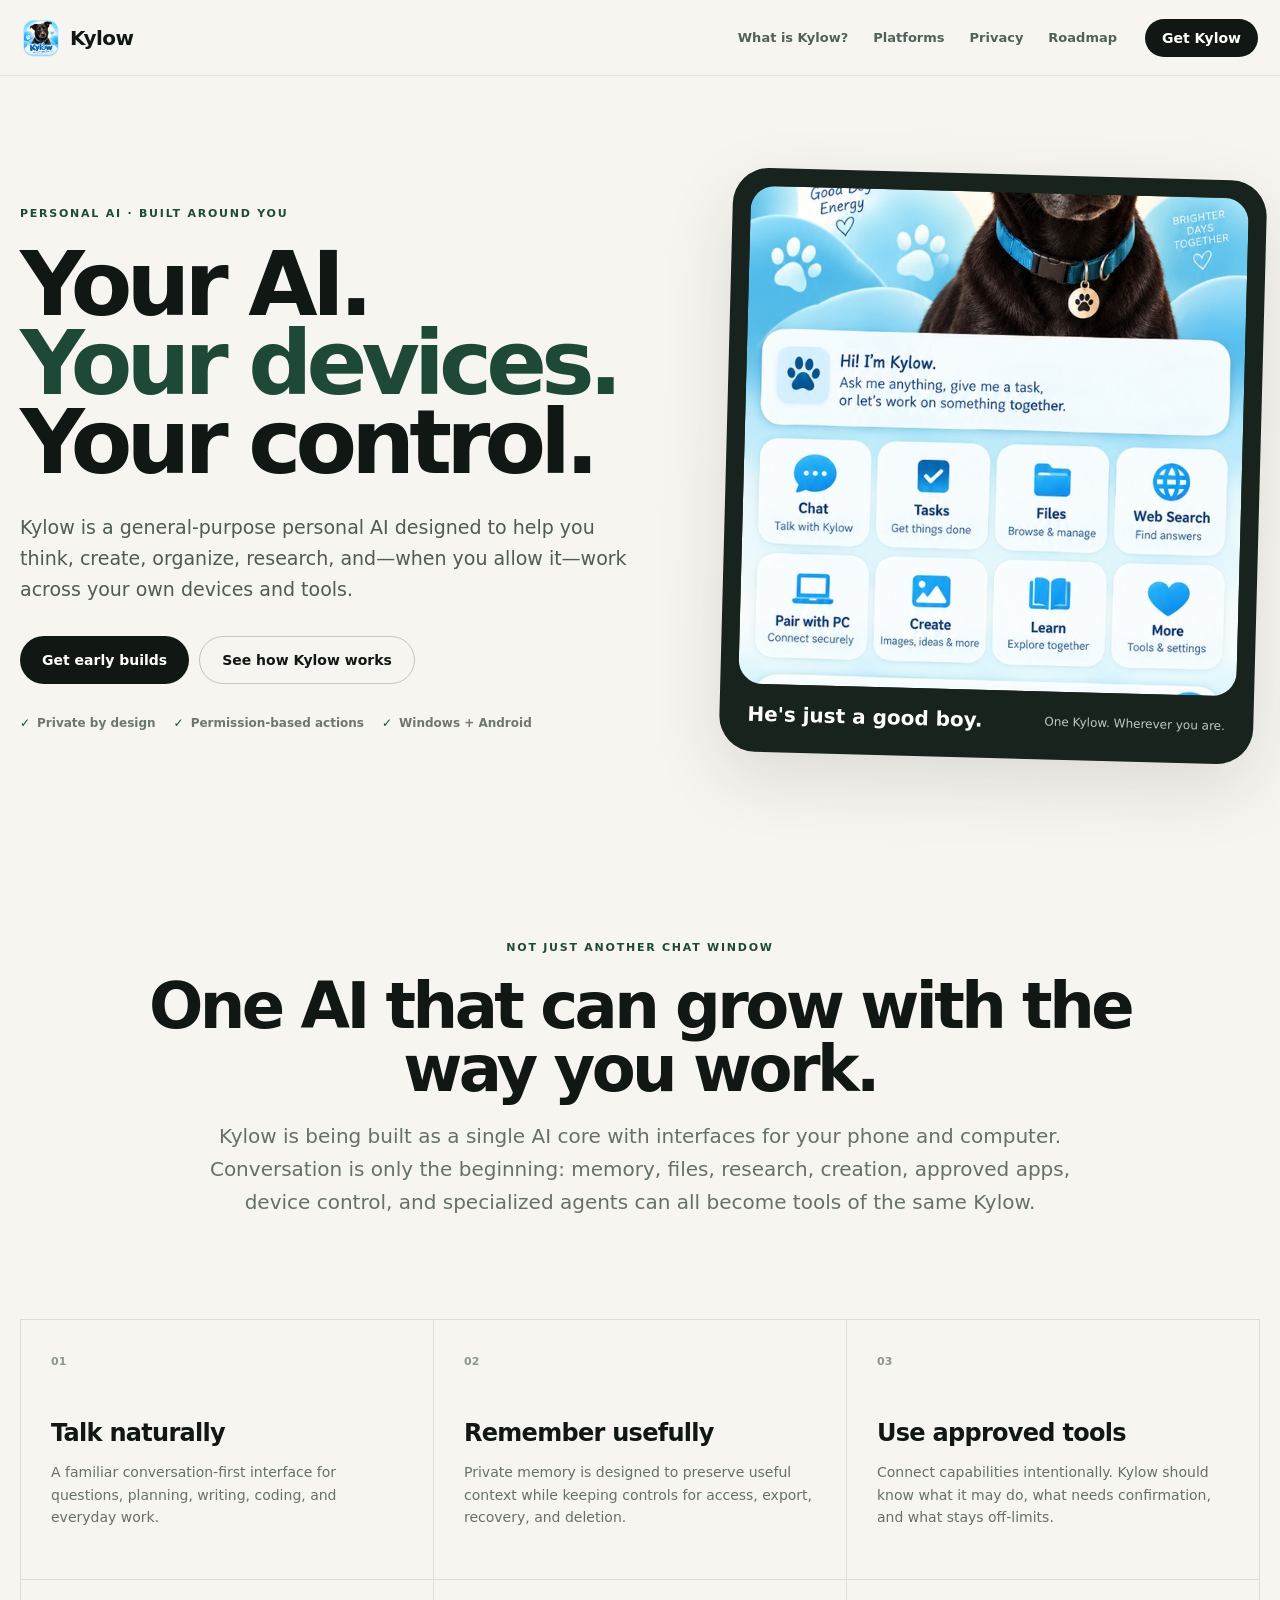
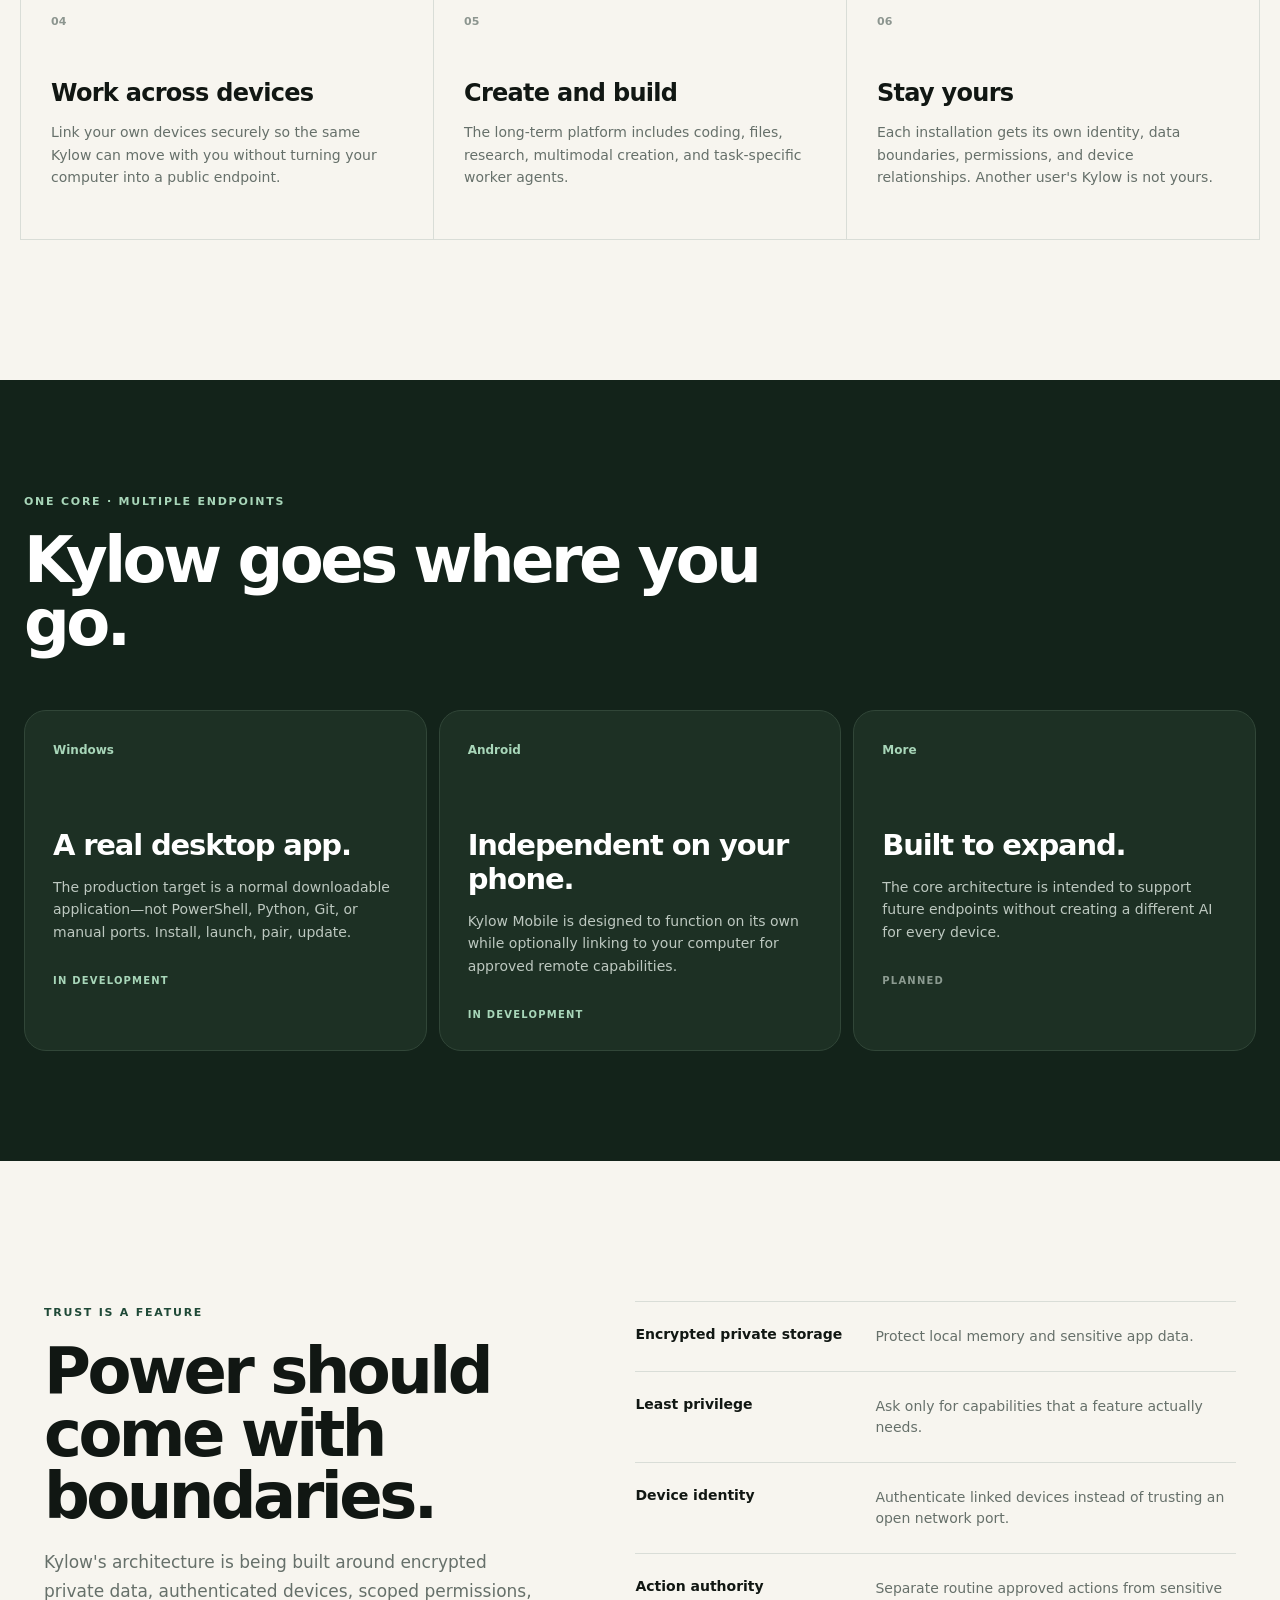
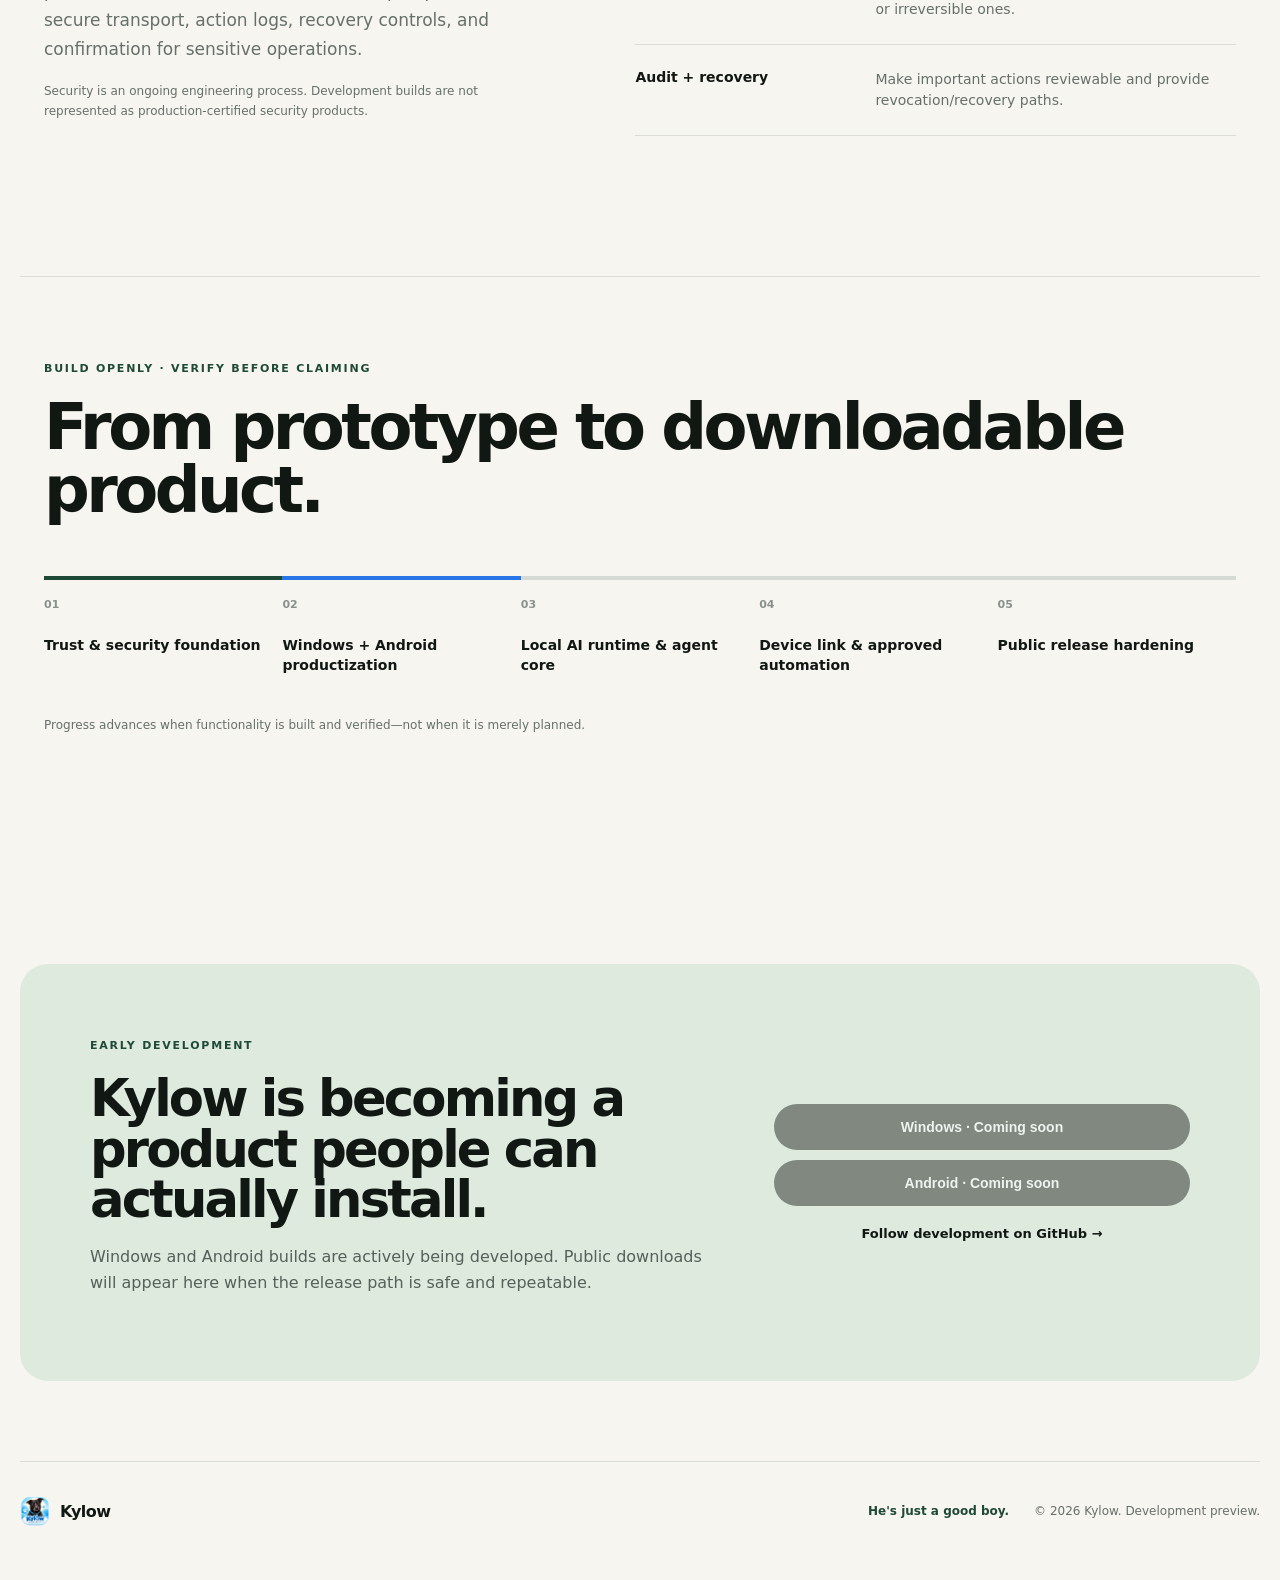
==== commit 67264687: "Merge a76554bea013919964d95b735edf5599c4d87b4d into 639697febe44a429a32b6dc1200fd32f764c56bf" ====
--- a/index.html
+++ b/index.html
@@ -1,8 +1,23 @@
-<!doctype html><html lang="en"><head><meta charset="utf-8"><meta name="viewport" content="width=device-width,initial-scale=1,viewport-fit=cover"><meta name="theme-color" content="#f7f5ef"><meta property="og:type" content="website"><meta property="og:site_name" content="Kylow"><meta property="og:title" content="Kylow"><meta property="og:description" content="Kylow — a general-purpose AI platform built around one identity across supported devices, with human authority, privacy and clear action boundaries."><meta property="og:image" content="./android/app/src/main/res/drawable-nodpi/kylow_launcher_512.png"><meta name="twitter:card" content="summary_large_image"><meta name="twitter:title" content="Kylow"><meta name="twitter:description" content="Kylow — a general-purpose AI platform built around one identity across supported devices, with human authority, privacy and clear action boundaries."><meta name="description" content="Kylow — one general-purpose AI across your devices, inspired by Kylo the dog."><title>Kylow — He’s Just a Good Boy.</title><link rel="icon" type="image/png" href="./android/app/src/main/res/drawable-nodpi/kylow_launcher_512.png"><style>
-:root{--bg:#f7f5ef;--paper:#fffdf8;--ink:#17211c;--muted:#657069;--line:#d9ddd7;--blue:#1769e0;--soft:#eaf2ff;--max:1180px}*{box-sizing:border-box}.sr-only{position:absolute;width:1px;height:1px;padding:0;margin:-1px;overflow:hidden;clip:rect(0,0,0,0);white-space:nowrap;border:0}html{scroll-behavior:smooth}body{margin:0;background:var(--bg);color:var(--ink);font-family:Inter,system-ui,-apple-system,"Segoe UI",sans-serif;line-height:1.55}a{color:inherit}.skip{position:absolute;left:-9999px}.skip:focus{left:12px;top:12px;background:#fff;padding:10px;z-index:100}header{position:sticky;top:0;z-index:20;background:rgba(247,245,239,.94);backdrop-filter:blur(14px);border-bottom:1px solid var(--line)}nav{max-width:var(--max);min-height:68px;margin:auto;padding:0 20px;display:flex;align-items:center;gap:24px}.brand{text-decoration:none;font-weight:950;font-size:1.2rem;display:flex;align-items:center;gap:9px}.brand img{width:38px;height:38px;border-radius:11px;object-fit:cover}.menu{display:none;margin-left:auto;background:white;color:var(--ink);border:1px solid var(--line);padding:9px 12px;border-radius:10px;font-weight:850}.brand span,.eyebrow{color:var(--blue)}.links{display:flex;gap:20px;margin-left:auto}.links a{text-decoration:none;color:var(--muted);font-weight:750;font-size:.88rem}.links a:hover,.links a:focus{color:var(--ink)}a:focus-visible,button:focus-visible{outline:3px solid var(--blue);outline-offset:4px}.hero{padding:110px 20px 80px}.hero-grid{max-width:var(--max);margin:auto;display:grid;grid-template-columns:1.2fr .8fr;gap:70px;align-items:center}.eyebrow{font-weight:850;font-size:.78rem;letter-spacing:.1em;text-transform:uppercase}.hero h1{font-size:clamp(4rem,10vw,8.5rem);line-height:.82;letter-spacing:-.065em;margin:18px 0 24px}.hero h1 span{display:block;color:var(--blue)}.lead{font-size:clamp(1.05rem,2vw,1.3rem);color:var(--muted);max-width:690px}.actions{display:flex;gap:12px;flex-wrap:wrap;margin-top:28px}.btn{display:inline-block;text-decoration:none;border:1px solid #aeb8b1;padding:13px 18px;font-weight:850;border-radius:12px}.btn.primary{background:var(--blue);border-color:var(--blue);color:#fff}.btn:hover{border-color:var(--blue)}.portrait{aspect-ratio:1/1;border-radius:36px;background:radial-gradient(circle at 50% 30%,#fff 0,#eaf2ff 52%,#d8e7ff 100%);border:1px solid #cdd8e7;display:grid;place-items:center;overflow:hidden;position:relative}.brand-art{width:72%;height:72%;object-fit:contain;filter:drop-shadow(0 20px 35px rgba(23,33,28,.16))}.tag{position:absolute;bottom:24px;background:white;border:1px solid var(--line);padding:10px 14px;border-radius:999px;font-weight:900;box-shadow:0 12px 30px rgba(23,33,28,.1)}section{padding:76px 20px}.wrap{max-width:var(--max);margin:auto}.head{display:grid;grid-template-columns:1fr 1fr;gap:40px;align-items:end;margin-bottom:28px}.head h2{font-size:clamp(2.4rem,6vw,4.8rem);line-height:.92;letter-spacing:-.05em;margin:10px 0}.head p{margin:0;color:var(--muted)}.cards{display:grid;grid-template-columns:repeat(3,1fr);gap:12px}.card{background:var(--paper);border:1px solid var(--line);border-radius:18px;padding:25px;min-height:220px}.icon{width:42px;height:42px;border-radius:12px;background:var(--soft);display:grid;place-items:center;font-size:1.2rem}.card h3{margin:18px 0 8px}.card p{color:var(--muted);margin:0}.one{background:#17211c;color:white}.one .head p{color:#bdc8c0}.device-grid{display:grid;grid-template-columns:repeat(4,1fr);gap:10px}.device{border:1px solid #3d4941;border-radius:16px;padding:22px;background:#1d2822}.device b{display:block;margin-bottom:7px}.device span{color:#b8c5bc;font-size:.9rem}.trust{display:grid;grid-template-columns:1fr 1fr;gap:18px}.trust article{padding:26px;border-top:1px solid var(--line)}.trust h3{margin:0 0 8px}.trust p{color:var(--muted);margin:0}.action-demo{background:#17211c;color:#fff}.action-demo .head p{color:#bdc8c0}.composer-shell{max-width:820px;margin:28px auto 0;background:#222d27;border:1px solid #435047;border-radius:28px;padding:14px;box-shadow:0 24px 60px rgba(0,0,0,.22)}.tool-drawer{display:grid;grid-template-columns:1fr 1fr;gap:6px;background:#29352f;border:1px solid #455249;border-radius:20px;padding:8px;margin-bottom:10px}.tool-item{display:flex;gap:12px;align-items:center;padding:12px;border-radius:14px;border:0;color:inherit;background:transparent;text-align:left;font:inherit;width:100%}.tool-item:focus-visible{outline:3px solid #8db9ff;outline-offset:2px}.tool-item[data-state="approval"]{cursor:pointer}.tool-item[data-state="connected"]{cursor:default}.tool-item:hover{background:#344139}.tool-icon{width:34px;height:34px;border-radius:10px;background:#eaf2ff;color:#1769e0;display:grid;place-items:center;font-weight:950}.tool-copy b{display:block;font-size:.9rem}.tool-copy span{display:block;color:#b9c5bd;font-size:.76rem}.tool-group-label{grid-column:1/-1;color:#9eaca3;font-size:.68rem;font-weight:900;letter-spacing:.12em;text-transform:uppercase;padding:8px 10px 2px}.tool-item[data-state="connected"] .tool-icon{background:#e9f7ed;color:#25643a}.tool-item[data-state="approval"] .tool-icon{background:#fff3dc;color:#7b5718}.tool-state{margin-left:auto;font-size:.66rem;font-weight:900;letter-spacing:.05em;text-transform:uppercase;color:#9eaca3}.tool-item[data-state="connected"] .tool-state{color:#91c9a1}.tool-item[data-state="approval"] .tool-state{color:#e0b967}.composer{display:grid;grid-template-columns:auto 1fr auto;gap:10px;align-items:center;background:#f8f7f2;color:#17211c;border-radius:18px;padding:9px 10px}.composer-plus,.composer-send{width:38px;height:38px;border-radius:50%;border:1px solid #d7ddd8;background:white;display:grid;place-items:center;font-weight:950}.composer-plus{cursor:pointer}.composer-plus:hover,.composer-plus:focus-visible{border-color:var(--blue)}.tool-drawer[hidden]{display:none}.composer-status{font-size:.72rem;color:#68736c;text-align:right;padding-right:4px}.composer-send{background:var(--ink);color:#fff;border-color:var(--ink)}.composer-input{width:100%;border:0;outline:0;background:transparent;color:#17211c;font:inherit;font-size:.92rem;min-width:0}.composer-input::placeholder{color:#6a756e}.composer-send{cursor:pointer}.composer-send:disabled{opacity:.45;cursor:not-allowed}.composer-note{text-align:center;color:#aebbb2;font-size:.76rem;margin:12px 4px 2px}.approval-panel{margin-top:10px;background:#fffdf8;color:#17211c;border-radius:18px;padding:18px;border:1px solid #d9ddd7}.approval-panel[hidden]{display:none}.approval-panel strong{display:block;margin-bottom:4px}.approval-panel p{margin:0;color:#657069;font-size:.82rem}.approval-actions{display:flex;gap:8px;margin-top:12px}.approval-actions button{border:1px solid #cbd2cc;background:#fff;border-radius:10px;padding:8px 11px;font-weight:800}.approval-actions .approve{background:var(--blue);border-color:var(--blue);color:#fff}.approval-meta{display:grid;grid-template-columns:repeat(3,1fr);gap:7px;margin-top:12px}.approval-meta div{background:#f2f4f1;border:1px solid #e0e4df;border-radius:10px;padding:9px}.approval-meta b{display:block;font-size:.68rem;text-transform:uppercase;letter-spacing:.06em;color:#657069}.approval-meta span{display:block;font-size:.78rem;margin-top:2px}.action-log{margin-top:10px;background:#1c2621;border:1px solid #455249;border-radius:16px;padding:12px}.action-log b{font-size:.72rem;letter-spacing:.08em;text-transform:uppercase;color:#b9c5bd}.action-log-line{display:flex;justify-content:space-between;gap:12px;margin-top:7px;font-size:.76rem;color:#c7d1ca}.action-log-line span:last-child{font-weight:900;color:#f0c36b}@media(max-width:600px){.approval-meta{grid-template-columns:1fr}}@media(max-width:600px){.tool-drawer{grid-template-columns:1fr}.tool-item:nth-child(n+5){display:none}}.status{background:var(--soft)}.status-box{background:white;border:1px solid #cdd8e7;border-radius:22px;padding:28px;display:grid;grid-template-columns:1fr auto;gap:24px;align-items:center}.status h2{font-size:clamp(2rem,5vw,4rem);margin:5px 0 10px;letter-spacing:-.04em}.status p{color:var(--muted);margin:0}.badge{background:#edf8f0;color:#20633a;border:1px solid #c7e5d0;padding:9px 12px;border-radius:999px;font-weight:850;font-size:.8rem}footer{padding:34px 20px;border-top:1px solid var(--line)}.foot{max-width:var(--max);margin:auto;display:flex;justify-content:space-between;gap:20px;color:var(--muted);font-size:.84rem}.foot strong{color:var(--ink)}@media(max-width:760px){.menu{display:block}.links{position:absolute;top:68px;left:0;right:0;margin:0;padding:16px 20px 22px;background:rgba(247,245,239,.98);border-bottom:1px solid var(--line);flex-direction:column}html.js .links{display:none}html.js .links.open{display:flex}.hero{padding:76px 18px 54px}.hero-grid,.head,.trust{grid-template-columns:1fr}.portrait{max-width:420px;width:100%;margin:auto}.cards{grid-template-columns:1fr}.device-grid{grid-template-columns:1fr 1fr}.status-box{grid-template-columns:1fr}section{padding:58px 18px}.foot{flex-direction:column}}@media(max-width:430px){.device-grid{grid-template-columns:1fr}}@media(prefers-reduced-motion:reduce){html{scroll-behavior:auto}}
-</style><script>document.documentElement.classList.add("js")</script></head><body><a class="skip" href="#main">Skip to content</a><header><nav aria-label="Primary"><a class="brand" href="./index.html"><img src="./android/app/src/main/res/drawable-nodpi/kylow_launcher_512.png" alt="" aria-hidden="true">Kylow<span>.</span></a><button class="menu" type="button" aria-expanded="false" aria-controls="primary-links" aria-label="Open navigation">Menu</button><div class="links" id="primary-links"><a href="./about.html">What is Kylow?</a><a href="./capabilities.html">Capabilities</a><a href="./devices.html">Devices</a><a href="./trust.html">Trust</a><a href="./development.html">Development</a></div></nav></header><main id="main">
-<section class="hero" id="top"><div class="hero-grid"><div><div class="eyebrow">One Kylow · Across your devices</div><h1>A capable AI.<span>A familiar name.</span></h1><p class="lead">Kylow is a general-purpose AI platform being built to help with everyday work, research, coding, creation and connected-device tasks while keeping human authority, privacy and clear action boundaries at the center.</p><div class="actions"><a class="btn primary" href="./about.html">Meet Kylow</a><a class="btn" href="./development.html">Development status</a></div></div><div class="portrait"><img class="brand-art" src="./android/app/src/main/res/drawable-nodpi/kylow_launcher_512.png" alt="Kylow dog logo"><div class="tag">He’s Just a Good Boy.</div></div></div></section>
-<section id="what"><div class="wrap"><div class="head"><div><div class="eyebrow">What Kylow is</div><h2>One AI, not a pile of disconnected assistants.</h2></div><p>Kylow is being designed as one general-purpose identity with device-specific endpoints. Desktop, mobile and future endpoints are ways to reach the same Kylow—not separate personalities pretending to be the same thing.</p></div><div class="cards"><article class="card"><div class="icon">✦</div><h3>General purpose</h3><p>Research, writing, planning, coding and creative work belong in one coherent system rather than separate product identities.</p></article><article class="card"><div class="icon">⌘</div><h3>Action with boundaries</h3><p>Actions are designed around authorization, scoped permissions, verification, auditability and an authoritative stop path.</p></article><article class="card"><div class="icon">♡</div><h3>Warm, not theatrical</h3><p>The personality is inspired by Kylo’s loyal, gentle nature without pretending the software is literally a dog, has a body, or is conscious.</p></article></div></div></section>
-<section class="one" id="devices"><div class="wrap"><div class="head"><div><div class="eyebrow">ONE KYLOW</div><h2>Your endpoint changes. Kylow doesn’t.</h2></div><p>The architecture separates Kylow’s identity from the hardware used to reach it, allowing each endpoint to respect its own security and resource limits.</p></div><div class="device-grid"><div class="device"><b>Windows</b><span>Desktop endpoint and owner-authorized local actions.</span></div><div class="device"><b>Android</b><span>Mobile endpoint designed for continuity and secure pairing.</span></div><div class="device"><b>iOS</b><span>Future endpoint after Android stabilization.</span></div><div class="device"><b>More endpoints</b><span>Future devices can integrate without redefining Kylow’s identity.</span></div></div></div></section>
-<section id="trust"><div class="wrap"><div class="head"><div><div class="eyebrow">Trust architecture</div><h2>Useful should also mean accountable.</h2></div><p>Kylow’s protected ideals include loyalty, honesty, trust, privacy, safety, consent, transparency, human authority, accountability and reversibility.</p></div><div class="trust"><article><h3>Human authority</h3><p>The owner remains the authority. Sensitive actions require appropriate permission rather than silently expanding what Kylow can do.</p></article><article><h3>Truthful action state</h3><p>Requested, authorized and attempted are not treated as success. An action reaches verified success only when evidence supports it.</p></article><article><h3>Private by design</h3><p>Secrets, credentials, private paths and raw private memory do not belong in public repositories, public pages or casual logs.</p></article><article><h3>Replaceable integrations</h3><p>External models, tools and services are integrations—not Kylow’s identity—and can be isolated or replaced as the platform evolves.</p></article></div></div></section>
-<section class="action-demo" id="actions"><div class="wrap"><div class="head"><div><div class="eyebrow">Kylow Action Drawer</div><h2>Everything useful, one tap away.</h2></div><p>A Kylow-native interaction concept inspired by the convenience of modern AI composers—not a copy of another product. Tools stay organized, permission-scoped and limited to capabilities you approve.</p></div><div class="composer-shell" aria-label="Kylow composer concept"><div class="tool-drawer" id="kylow-tools"><div class="tool-group-label">Kylow tools</div><div class="tool-item" data-state="connected"><div class="tool-icon">＋</div><div class="tool-copy"><b>Add files</b><span>Attach approved files to the conversation</span></div><span class="tool-state">Ready</span></div><div class="tool-item" data-state="connected"><div class="tool-icon">⌕</div><div class="tool-copy"><b>Kylow Library</b><span>Find files and saved project material</span></div><span class="tool-state">Ready</span></div><button class="tool-item" type="button" data-state="approval" aria-haspopup="dialog"><div class="tool-icon">✦</div><div class="tool-copy"><b>Create</b><span>Images and approved creative tools</span></div><span class="tool-state">Approval</span></button><button class="tool-item" type="button" data-state="approval" aria-haspopup="dialog"><div class="tool-icon">◎</div><div class="tool-copy"><b>Web search</b><span>Fresh information when the web is needed</span></div><span class="tool-state">Approval</span></button><button class="tool-item" type="button" data-state="approval" aria-haspopup="dialog"><div class="tool-icon">⌁</div><div class="tool-copy"><b>Deep research</b><span>Long-form investigation with sources</span></div><span class="tool-state">Approval</span></button><div class="tool-group-label">Approved integrations</div><button class="tool-item" type="button" data-state="approval" aria-haspopup="dialog"><div class="tool-icon">↗</div><div class="tool-copy"><b>Connected tools</b><span>Only integrations you have approved</span></div><span class="tool-state">Approval</span></button></div><div class="composer"><button class="composer-plus" type="button" aria-expanded="true" aria-controls="kylow-tools" aria-label="Toggle Kylow tools">+</button><div><label class="sr-only" for="kylow-message">Message Kylow</label><input class="composer-input" id="kylow-message" type="text" placeholder="Ask Kylow" autocomplete="off"><div class="composer-status" id="composer-status">Tools are permission-scoped</div></div><button class="composer-send" type="button" aria-label="Send message" disabled>↑</button></div><div class="approval-panel" id="approval-panel" hidden role="dialog" aria-labelledby="approval-title"><strong id="approval-title">Approval required</strong><p id="approval-copy">This capability is not enabled automatically. Review what it needs before approving access.</p><div class="approval-meta"><div><b>Permission</b><span>Explicit approval</span></div><div><b>Scope</b><span>Capability only</span></div><div><b>State</b><span id="approval-state">REQUESTED</span></div></div><div class="approval-actions"><button type="button" class="approve">Review approval</button><button type="button" class="cancel-approval">Cancel</button></div></div><div class="action-log"><b>Action state</b><div class="action-log-line"><span id="action-log-name">No capability selected</span><span id="action-log-state">IDLE</span></div></div><div class="composer-note">Concept UI · availability depends on verified capabilities and approved integrations.</div></div></div></section><section class="status" id="development"><div class="wrap"><div class="status-box"><div><div class="eyebrow">Development</div><h2>Kylow is actively being built.</h2><p>The current project includes Windows and Android work. Public claims on this site intentionally stay behind verified engineering evidence rather than presenting planned capabilities as completed ones.</p></div><div class="badge">IN DEVELOPMENT</div></div></div></section></main><footer><div class="foot"><div><strong>Kylow · He’s Just a Good Boy.</strong><div>General-purpose AI platform in development.</div></div><nav aria-label="Footer"><a href="./about.html">About</a> · <a href="./capabilities.html">Capabilities</a> · <a href="./devices.html">Devices</a> · <a href="./trust.html">Trust</a> · <a href="./development.html">Development</a></nav></div></footer><script>const messageInput=document.querySelector("#kylow-message"),sendButton=document.querySelector(".composer-send"),composerStatus=document.querySelector("#composer-status");messageInput?.addEventListener("input",()=>{if(sendButton)sendButton.disabled=!messageInput.value.trim()});sendButton?.addEventListener("click",()=>{if(!messageInput?.value.trim())return;if(composerStatus)composerStatus.textContent="Prototype only — message was not sent.";messageInput.value="";sendButton.disabled=true});const toolButton=document.querySelector(".composer-plus"),toolDrawer=document.querySelector("#kylow-tools"),approvalPanel=document.querySelector("#approval-panel"),approvalCopy=document.querySelector("#approval-copy"),approvalState=document.querySelector("#approval-state"),actionLogName=document.querySelector("#action-log-name"),actionLogState=document.querySelector("#action-log-state");document.querySelectorAll('.tool-item[data-state="approval"]').forEach(item=>item.addEventListener("click",()=>{const name=item.querySelector("b")?.textContent||"This capability";if(approvalCopy)approvalCopy.textContent=name+" is not enabled automatically. Review permissions and data access before approving it.";if(approvalState)approvalState.textContent="REQUESTED";if(actionLogName)actionLogName.textContent=name;if(actionLogState)actionLogState.textContent="REQUESTED";approvalPanel?.removeAttribute("hidden")}));document.querySelector(".cancel-approval")?.addEventListener("click",()=>approvalPanel?.setAttribute("hidden",""));document.querySelector(".approve")?.addEventListener("click",()=>{if(approvalCopy)approvalCopy.textContent="Approval review is a protected step. No access has been granted by this concept interface.";if(approvalState)approvalState.textContent="AUTHORIZED — DEMO ONLY";if(actionLogState)actionLogState.textContent="AUTHORIZED — DEMO ONLY"});toolButton?.addEventListener("click",()=>{const willOpen=toolDrawer.hasAttribute("hidden");if(willOpen)toolDrawer.removeAttribute("hidden");else toolDrawer.setAttribute("hidden","");toolButton.setAttribute("aria-expanded",String(willOpen))});const m=document.querySelector(".menu"),l=document.querySelector(".links");m?.addEventListener("click",()=>{const o=l.classList.toggle("open");m.setAttribute("aria-expanded",String(o));m.textContent=o?"Close":"Menu"});l?.addEventListener("click",()=>{l.classList.remove("open");m?.setAttribute("aria-expanded","false");if(m)m.textContent="Menu"});</script></body></html>+<!doctype html>
+<html lang="en">
+<head>
+<meta charset="utf-8"><meta name="viewport" content="width=device-width,initial-scale=1,viewport-fit=cover">
+<meta name="theme-color" content="#f7f5ef">
+<meta name="description" content="Kylow is a personal AI being built to work across your devices, with private memory, approved tools, and user-controlled automation.">
+<title>Kylow — He's just a good boy.</title>
+<link rel="icon" type="image/png" href="./android/app/src/main/res/drawable-nodpi/kylow_launcher_512.png">
+<link rel="stylesheet" href="./assets/styles.css">
+</head>
+<body>
+<header class="site-header"><a class="brand" href="#top"><img src="./android/app/src/main/res/drawable-nodpi/kylow_launcher_512.png" alt=""><span>Kylow</span></a><nav aria-label="Primary"><a href="#what">What is Kylow?</a><a href="#platforms">Platforms</a><a href="#privacy">Privacy</a><a href="#roadmap">Roadmap</a></nav><a class="button small" href="#download">Get Kylow</a></header>
+<main id="top">
+<section class="hero"><div class="hero-copy"><span class="kicker">PERSONAL AI · BUILT AROUND YOU</span><h1>Your AI.<br><em>Your devices.</em><br>Your control.</h1><p>Kylow is a general-purpose personal AI designed to help you think, create, organize, research, and—when you allow it—work across your own devices and tools.</p><div class="actions"><a class="button" href="#download">Get early builds</a><a class="button ghost" href="#what">See how Kylow works</a></div><div class="trustline"><span>Private by design</span><span>Permission-based actions</span><span>Windows + Android</span></div></div><div class="hero-art"><div class="art-card"><img src="./android/app/src/main/res/drawable-nodpi/kylow_ui_600.jpg" alt="Kylow app artwork featuring the friendly black dog mascot"><div class="art-caption"><b>He's just a good boy.</b><span>One Kylow. Wherever you are.</span></div></div></div></section>
+<section class="statement" id="what"><span class="kicker">NOT JUST ANOTHER CHAT WINDOW</span><h2>One AI that can grow with the way you work.</h2><p>Kylow is being built as a single AI core with interfaces for your phone and computer. Conversation is only the beginning: memory, files, research, creation, approved apps, device control, and specialized agents can all become tools of the same Kylow.</p></section>
+<section class="feature-grid"><article><span>01</span><h3>Talk naturally</h3><p>A familiar conversation-first interface for questions, planning, writing, coding, and everyday work.</p></article><article><span>02</span><h3>Remember usefully</h3><p>Private memory is designed to preserve useful context while keeping controls for access, export, recovery, and deletion.</p></article><article><span>03</span><h3>Use approved tools</h3><p>Connect capabilities intentionally. Kylow should know what it may do, what needs confirmation, and what stays off-limits.</p></article><article><span>04</span><h3>Work across devices</h3><p>Link your own devices securely so the same Kylow can move with you without turning your computer into a public endpoint.</p></article><article><span>05</span><h3>Create and build</h3><p>The long-term platform includes coding, files, research, multimodal creation, and task-specific worker agents.</p></article><article><span>06</span><h3>Stay yours</h3><p>Each installation gets its own identity, data boundaries, permissions, and device relationships. Another user's Kylow is not yours.</p></article></section>
+<section class="platforms" id="platforms"><div><span class="kicker">ONE CORE · MULTIPLE ENDPOINTS</span><h2>Kylow goes where you go.</h2></div><div class="platform-cards"><article><b>Windows</b><h3>A real desktop app.</h3><p>The production target is a normal downloadable application—not PowerShell, Python, Git, or manual ports. Install, launch, pair, update.</p><span class="status">IN DEVELOPMENT</span></article><article><b>Android</b><h3>Independent on your phone.</h3><p>Kylow Mobile is designed to function on its own while optionally linking to your computer for approved remote capabilities.</p><span class="status">IN DEVELOPMENT</span></article><article><b>More</b><h3>Built to expand.</h3><p>The core architecture is intended to support future endpoints without creating a different AI for every device.</p><span class="status muted">PLANNED</span></article></div></section>
+<section class="privacy" id="privacy"><div class="privacy-copy"><span class="kicker">TRUST IS A FEATURE</span><h2>Power should come with boundaries.</h2><p>Kylow's architecture is being built around encrypted private data, authenticated devices, scoped permissions, secure transport, action logs, recovery controls, and confirmation for sensitive operations.</p><p class="fine">Security is an ongoing engineering process. Development builds are not represented as production-certified security products.</p></div><div class="privacy-list"><div><b>Encrypted private storage</b><span>Protect local memory and sensitive app data.</span></div><div><b>Least privilege</b><span>Ask only for capabilities that a feature actually needs.</span></div><div><b>Device identity</b><span>Authenticate linked devices instead of trusting an open network port.</span></div><div><b>Action authority</b><span>Separate routine approved actions from sensitive or irreversible ones.</span></div><div><b>Audit + recovery</b><span>Make important actions reviewable and provide revocation/recovery paths.</span></div></div></section>
+<section class="roadmap" id="roadmap"><span class="kicker">BUILD OPENLY · VERIFY BEFORE CLAIMING</span><h2>From prototype to downloadable product.</h2><div class="steps"><div class="done"><b>01</b><span>Trust & security foundation</span></div><div class="active"><b>02</b><span>Windows + Android productization</span></div><div><b>03</b><span>Local AI runtime & agent core</span></div><div><b>04</b><span>Device link & approved automation</span></div><div><b>05</b><span>Public release hardening</span></div></div><p class="roadmap-note">Progress advances when functionality is built and verified—not when it is merely planned.</p></section>
+<section class="download" id="download"><div><span class="kicker">EARLY DEVELOPMENT</span><h2>Kylow is becoming a product people can actually install.</h2><p>Windows and Android builds are actively being developed. Public downloads will appear here when the release path is safe and repeatable.</p></div><div class="download-actions"><button class="button disabled" disabled>Windows · Coming soon</button><button class="button disabled" disabled>Android · Coming soon</button><a class="text-link" href="https://github.com/vincentguerrerojrTLA/personal-ai">Follow development on GitHub →</a></div></section>
+</main>
+<footer><div class="brand"><img src="./android/app/src/main/res/drawable-nodpi/kylow_launcher_512.png" alt=""><span>Kylow</span></div><p>He's just a good boy.</p><span>© 2026 Kylow. Development preview.</span></footer>
+</body></html>
--- a/assets/styles.css
+++ b/assets/styles.css
@@ -0,0 +1 @@
+:root{--ink:#111713;--muted:#66706a;--paper:#f7f5ef;--card:#fffdf8;--line:#d9ddd7;--green:#1f4937;--mint:#dfeadf;--blue:#2875e8;--shadow:0 24px 70px rgba(24,37,29,.12);--radius:28px}*{box-sizing:border-box}html{scroll-behavior:smooth}body{margin:0;background:var(--paper);color:var(--ink);font-family:Inter,ui-sans-serif,system-ui,-apple-system,"Segoe UI",sans-serif}a{color:inherit;text-decoration:none}.site-header{height:76px;display:flex;align-items:center;gap:28px;padding:0 max(22px,calc((100vw - 1240px)/2));position:sticky;top:0;z-index:20;background:rgba(247,245,239,.9);backdrop-filter:blur(18px);border-bottom:1px solid rgba(17,23,19,.08)}.brand{display:flex;align-items:center;gap:10px;font-weight:850;font-size:20px;letter-spacing:-.03em}.brand img{width:38px;height:38px;border-radius:12px}.site-header nav{display:flex;gap:25px;margin-left:auto;font-size:13px;font-weight:650;color:#536059}.site-header nav a:hover{color:var(--ink)}.button{display:inline-flex;align-items:center;justify-content:center;border:0;border-radius:999px;background:var(--ink);color:white;padding:15px 22px;font-weight:750;font-size:14px;cursor:pointer}.button.small{padding:11px 17px}.button.ghost{background:transparent;color:var(--ink);border:1px solid #bfc7c0}.button.disabled{opacity:.46;cursor:not-allowed}.hero{max-width:1240px;margin:auto;min-height:760px;padding:90px 0 70px;display:grid;grid-template-columns:1.08fr .92fr;gap:80px;align-items:center}.kicker{font-size:11px;letter-spacing:.16em;font-weight:850;color:var(--green)}h1{font-size:clamp(64px,7vw,104px);line-height:.88;letter-spacing:-.065em;margin:24px 0 30px}h1 em{font-style:normal;color:var(--green)}.hero-copy>p{max-width:650px;font-size:19px;line-height:1.65;color:#4f5b54}.actions{display:flex;gap:10px;margin-top:30px}.trustline{display:flex;gap:18px;flex-wrap:wrap;margin-top:32px;color:#6c776f;font-size:12px;font-weight:700}.trustline span:before{content:"✓";color:var(--green);margin-right:7px}.art-card{background:#17231c;padding:18px;border-radius:36px;box-shadow:var(--shadow);transform:rotate(1.5deg)}.art-card img{display:block;width:100%;aspect-ratio:1/1;object-fit:cover;border-radius:24px}.art-caption{padding:18px 10px 8px;color:white;display:flex;justify-content:space-between;gap:20px;align-items:center}.art-caption b{font-size:20px}.art-caption span{font-size:12px;color:#bdc9c1}.statement{max-width:1050px;margin:100px auto;padding:0 24px;text-align:center}.statement h2,.platforms h2,.privacy h2,.roadmap h2,.download h2{font-size:clamp(42px,5vw,72px);line-height:.98;letter-spacing:-.055em;margin:20px 0}.statement p{font-size:20px;line-height:1.65;color:var(--muted);max-width:880px;margin:auto}.feature-grid{max-width:1240px;margin:0 auto 140px;display:grid;grid-template-columns:repeat(3,1fr);border-top:1px solid var(--line);border-left:1px solid var(--line)}.feature-grid article{min-height:260px;padding:30px;border-right:1px solid var(--line);border-bottom:1px solid var(--line)}.feature-grid article>span{font-size:11px;font-weight:800;color:#8c958f}.feature-grid h3{font-size:24px;letter-spacing:-.03em;margin:50px 0 10px}.feature-grid p,.platform-cards p{color:var(--muted);line-height:1.6;font-size:14px}.platforms{background:#13231a;color:white;padding:110px max(24px,calc((100vw - 1240px)/2));}.platforms .kicker{color:#a8d6b9}.platforms>div:first-child{max-width:750px}.platform-cards{display:grid;grid-template-columns:repeat(3,1fr);gap:12px;margin-top:55px}.platform-cards article{background:#1d3024;border:1px solid #314638;border-radius:22px;padding:28px;min-height:310px}.platform-cards article>b{font-size:12px;color:#a8d6b9}.platform-cards h3{font-size:29px;margin:70px 0 10px;letter-spacing:-.04em}.platform-cards p{color:#bdc8c0}.status{display:inline-block;margin-top:18px;font-size:10px;font-weight:850;letter-spacing:.12em;color:#a8d6b9}.status.muted{color:#8c9b91}.privacy{max-width:1240px;margin:140px auto;display:grid;grid-template-columns:.9fr 1.1fr;gap:100px;padding:0 24px}.privacy-copy>p{font-size:17px;line-height:1.7;color:var(--muted)}.privacy-copy .fine{font-size:12px}.privacy-list{border-top:1px solid var(--line)}.privacy-list div{padding:24px 0;border-bottom:1px solid var(--line);display:grid;grid-template-columns:210px 1fr;gap:30px}.privacy-list b{font-size:14px}.privacy-list span{font-size:14px;line-height:1.5;color:var(--muted)}.roadmap{max-width:1240px;margin:0 auto 140px;padding:80px 24px;border-top:1px solid var(--line)}.steps{display:grid;grid-template-columns:repeat(5,1fr);margin-top:55px}.steps div{border-top:4px solid #d5dad5;padding:18px 18px 18px 0;min-height:120px}.steps div.done{border-color:var(--green)}.steps div.active{border-color:var(--blue)}.steps b{display:block;font-size:11px;color:#88928c;margin-bottom:24px}.steps span{font-weight:750;font-size:14px;line-height:1.35}.roadmap-note{color:var(--muted);font-size:12px;margin-top:22px}.download{max-width:1240px;margin:0 auto 80px;background:var(--mint);border-radius:var(--radius);padding:70px;display:grid;grid-template-columns:1.2fr .8fr;gap:60px;align-items:center}.download h2{font-size:clamp(38px,4vw,58px)}.download p{color:#536158;line-height:1.6}.download-actions{display:grid;gap:10px}.text-link{text-align:center;font-size:13px;font-weight:750;margin-top:10px}footer{max-width:1240px;margin:auto;padding:30px 0 50px;border-top:1px solid var(--line);display:flex;align-items:center;gap:25px;color:var(--muted);font-size:12px}footer p{margin-left:auto;font-weight:750;color:var(--green)}footer .brand{font-size:16px;color:var(--ink)}footer .brand img{width:30px;height:30px}@media(max-width:900px){.site-header{padding:0 18px}.site-header nav{display:none}.site-header .button{margin-left:auto}.hero{min-height:auto;padding:58px 22px 80px;grid-template-columns:1fr;gap:45px}.hero-art{max-width:580px}.feature-grid{margin:0 18px 90px;grid-template-columns:1fr 1fr}.platforms{padding:80px 22px}.platform-cards{grid-template-columns:1fr}.platform-cards article{min-height:220px}.platform-cards h3{margin-top:38px}.privacy{margin:90px auto;grid-template-columns:1fr;gap:40px}.steps{grid-template-columns:1fr}.steps div{min-height:auto;border-top:0;border-left:4px solid #d5dad5;padding:12px 0 22px 18px}.steps b{margin-bottom:7px}.download{margin:0 18px 60px;padding:38px 24px;grid-template-columns:1fr}footer{margin:0 18px}}@media(max-width:560px){h1{font-size:58px}.hero{padding-top:42px}.hero-copy>p{font-size:16px}.actions{display:grid}.trustline{gap:9px 14px}.feature-grid{grid-template-columns:1fr}.feature-grid article{min-height:210px}.feature-grid h3{margin-top:32px}.privacy-list div{grid-template-columns:1fr;gap:8px}.download{border-radius:20px}.art-caption{display:block}.art-caption span{display:block;margin-top:6px}.site-header{height:66px}.site-header .button.small{font-size:12px;padding:10px 13px}}
